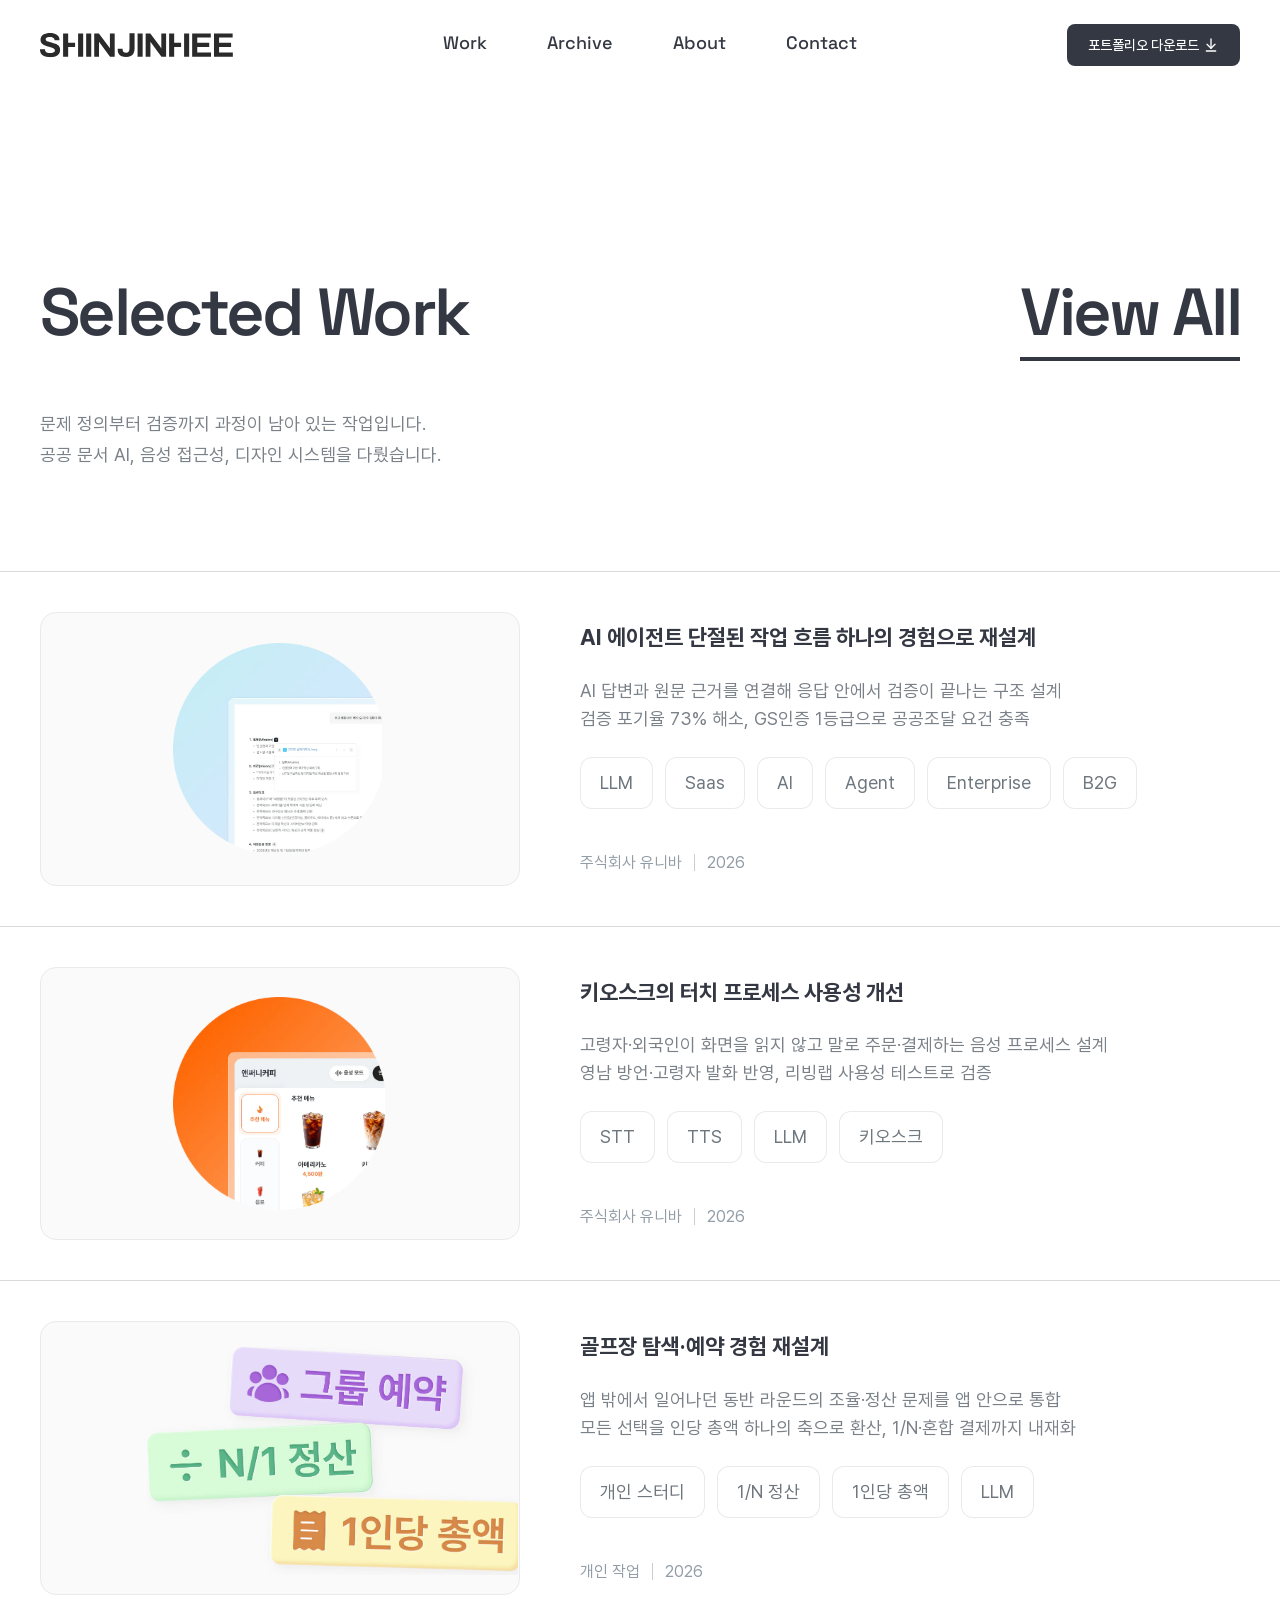
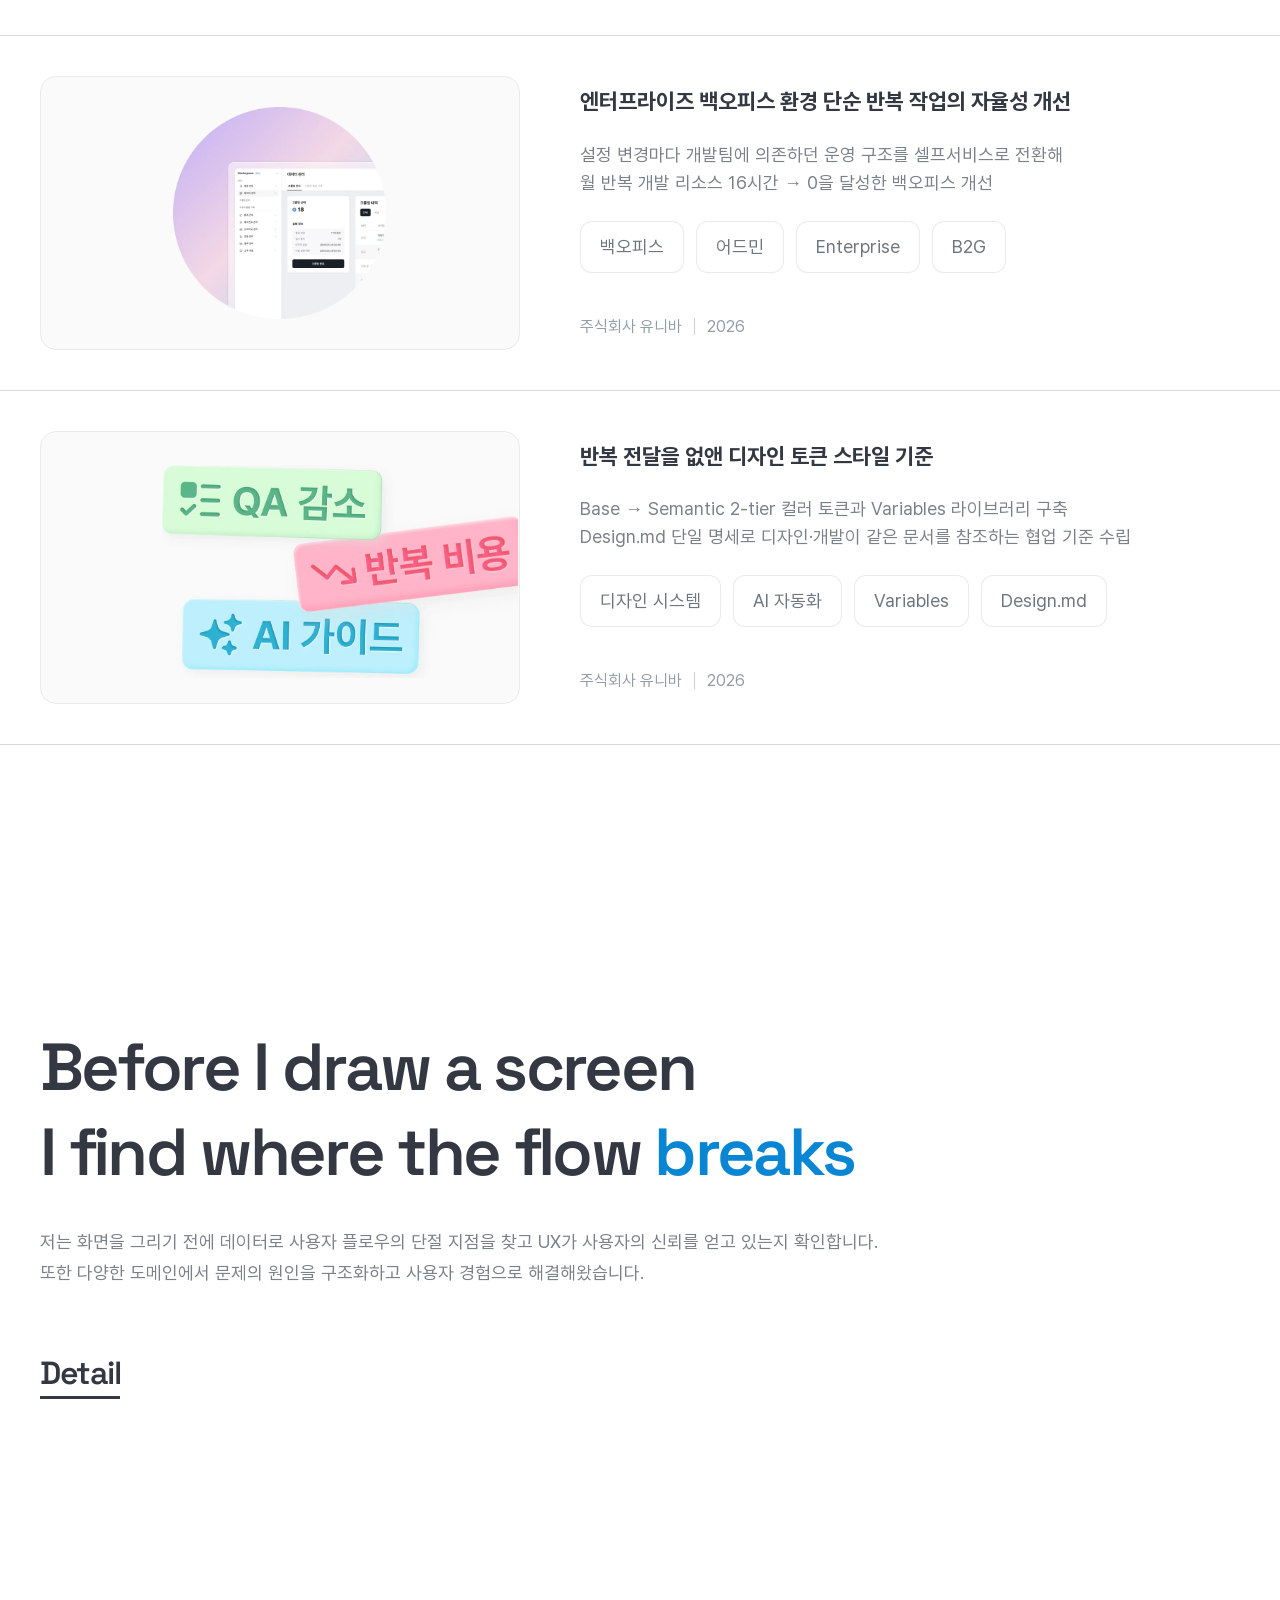
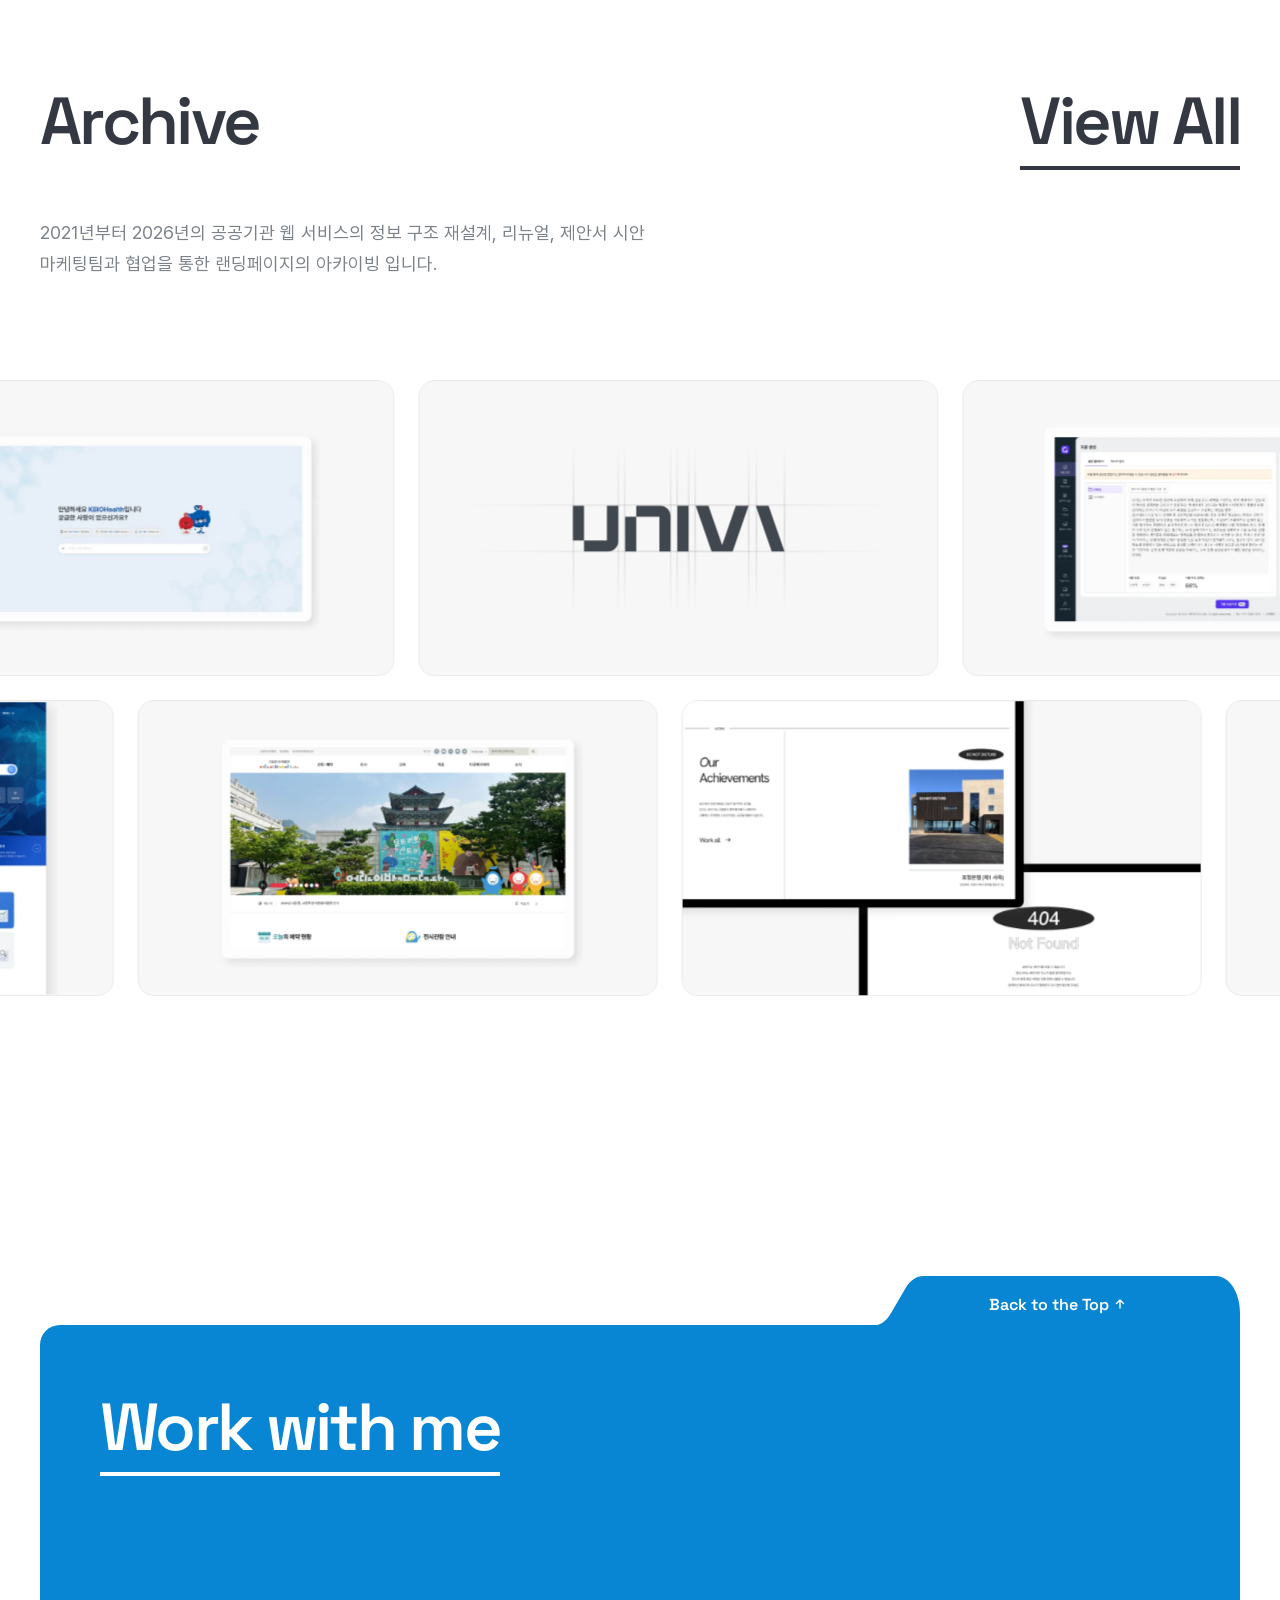
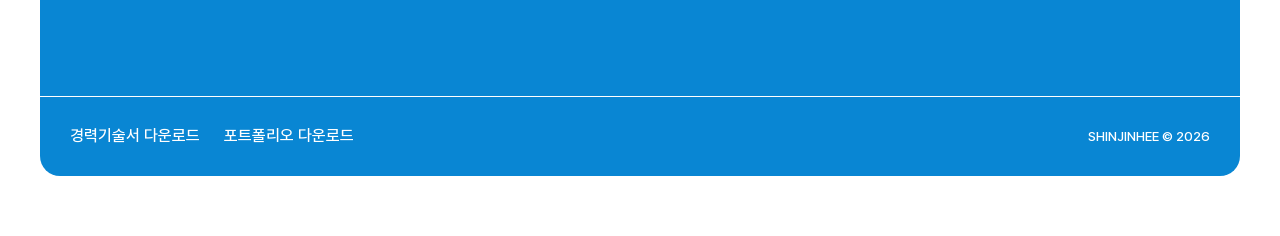
==== index.html @ 521281e0 "히어로를 시안 좌표계로 — 배경·글자·오른쪽 그림을 따로 놓는다 통 이미지 한 장이던 히어로를 배경(CSS) + 글자(진짜 글자) + 그림(따로 뽑은 조각)으로 쪼갰다. 1 시안 " ====
<!doctype html>
<html lang="ko">

<head>
  <meta charset="utf-8">
  <meta name="viewport" content="width=device-width, initial-scale=1">
  <title>신진희 포트폴리오</title>
  <meta name="description" content="문제 정의부터 검증까지 과정이 남아 있는 작업. 공공 문서 AI, 음성 접근성, 디자인 시스템.">

  <meta property="og:type" content="website">
  <meta property="og:title" content="신진희 · UI/UX 디자이너 포트폴리오">
  <meta property="og:description" content="문제 정의부터 검증까지 과정이 남아 있는 작업. 공공 문서 AI, 음성 접근성, 디자인 시스템.">
  <meta property="og:url" content="">
  <meta property="og:image" content="">
  <meta name="theme-color" content="#ffffff">

  <link rel="stylesheet" href="./assets/css/reset.css?v=139">
  <link rel="stylesheet" href="./assets/css/tokens.css?v=139">
  <link rel="stylesheet" href="./assets/css/layout.css?v=139">
  <link rel="stylesheet" href="./assets/css/components.css?v=139">
</head>

<body>
  <a href="#main" class="sr-only">본문 바로가기</a>

  <header class="site-header" data-header>
    <div class="container site-header__inner">
      <a href="./index.html" class="site-header__logo" aria-label="SHINJINHEE 홈">
        <img src="./assets/img/logo.svg?v=4" alt="SHINJINHEE" width="193" height="24">
      </a>

      <nav class="gnb" aria-label="주요 메뉴">
        <a href="./work.html">Work</a>
        <a href="./archive.html">Archive</a>
        <a href="./about.html">About</a>
        <a href="mailto:jinhee950617@gmail.com">Contact</a>
      </nav>

      <a href="./docs/portfolio.pdf" class="btn btn--dark btn--w173" download>
        포트폴리오 다운로드
        <svg width="16" height="16" viewBox="0 0 16 16" fill="none" aria-hidden="true">
          <g stroke="currentColor" stroke-width="1.33333" stroke-linecap="round" stroke-linejoin="round">
            <path d="M8 11.3333V2" />
            <path d="M4 7.33333L8 11.3333L12 7.33333" />
            <path d="M12.6667 14H3.33333" />
          </g>
        </svg>
      </a>

      <button type="button" class="nav-toggle" data-nav-toggle aria-expanded="false" aria-label="메뉴 열기">
        <span></span>
      </button>
    </div>
  </header>

  <main id="main">

    <!-- ===================== Selected Work ===================== -->
    <section class="section section--first" id="work" aria-labelledby="work-title">
      <div class="container">
        <div class="section-head">
          <div class="section-head__row">
            <h2 class="section-title" id="work-title">Selected Work</h2>
            <a href="./work.html" class="link-display">View All</a>
          </div>
          <p class="section-lead">
            문제 정의부터 검증까지 과정이 남아 있는 작업입니다.<br>
            공공 문서 AI, 음성 접근성, 디자인 시스템을 다뤘습니다.
          </p>
        </div>
      </div>

      <div class="work-list">
        <article class="work-item">
          <div class="work-item__thumb"><picture><source srcset="./assets/img/work/work-ai.webp?v=139" type="image/webp"><img
            class="work-item__shot" src="./assets/img/work/work-ai.png?v=139" alt="문서 특화 AI 에이전트 화면 목업"
            loading="lazy" width="294" height="295" style="--x:27.704%;--y:10.938%;--w:43.556%;--h:76.953%"></picture></div>
          <div class="work-item__body">
            <div class="work-item__head">
              <h3 class="work-item__title"><a href="./case-ai-agent.html">AI 에이전트 단절된 작업 흐름 하나의 경험으로 재설계</a></h3>
            <p class="work-item__desc">
              AI 답변과 원문 근거를 연결해 응답 안에서 검증이 끝나는 구조 설계<br>
              검증 포기율 73% 해소, GS인증 1등급으로 공공조달 요건 충족
            </p>
              <div class="work-item__tags">
                <span class="chip chip--tag">LLM</span>
                <span class="chip chip--tag">Saas</span>
                <span class="chip chip--tag">AI</span>
                <span class="chip chip--tag">Agent</span>
                <span class="chip chip--tag">Enterprise</span>
                <span class="chip chip--tag">B2G</span>
              </div>
            </div>
            <p class="meta-line"><span>주식회사 유니바</span><span>2026</span></p>
          </div>
        </article>

        <article class="work-item">
          <div class="work-item__thumb"><picture><source srcset="./assets/img/work/work-kiosk.webp?v=139" type="image/webp"><img
            class="work-item__shot" src="./assets/img/work/work-kiosk.png?v=139"
            alt="앤써니커피 키오스크 주문 화면 — 음성 모드 버튼과 추천 메뉴 목록"
            loading="lazy" width="298" height="300" style="--x:27.704%;--y:10.938%;--w:44.222%;--h:78.125%"></picture></div>
          <div class="work-item__body">
            <div class="work-item__head">
              <h3 class="work-item__title"><a href="./case-kiosk.html">키오스크의 터치 프로세스 사용성 개선</a></h3>
            <p class="work-item__desc">
              고령자·외국인이 화면을 읽지 않고 말로 주문·결제하는 음성 프로세스 설계<br>
              영남 방언·고령자 발화 반영, 리빙랩 사용성 테스트로 검증
            </p>
              <div class="work-item__tags">
                <span class="chip chip--tag">STT</span>
                <span class="chip chip--tag">TTS</span>
                <span class="chip chip--tag">LLM</span>
                <span class="chip chip--tag">키오스크</span>
              </div>
            </div>
            <p class="meta-line"><span>주식회사 유니바</span><span>2026</span></p>
          </div>
        </article>

        <article class="work-item">
          <div class="work-item__thumb"><picture><source srcset="./assets/img/work/work-golf.webp?v=139" type="image/webp"><img
            class="work-item__shot" src="./assets/img/work/work-golf.png?v=139" alt="그룹 예약·N/1 정산·1인당 총액 키워드 스티커"
            loading="lazy" width="523" height="322" style="--x:22.148%;--y:9.115%;--w:77.556%;--h:83.984%"></picture></div>
          <div class="work-item__body">
            <div class="work-item__head">
              <h3 class="work-item__title"><a href="./case-golf.html">골프장 탐색·예약 경험 재설계</a></h3>
            <p class="work-item__desc">
              앱 밖에서 일어나던 동반 라운드의 조율·정산 문제를 앱 안으로 통합<br>
              모든 선택을 인당 총액 하나의 축으로 환산, 1/N·혼합 결제까지 내재화
            </p>
              <div class="work-item__tags">
                <span class="chip chip--tag">개인 스터디</span>
                <span class="chip chip--tag">1/N 정산</span>
                <span class="chip chip--tag">1인당 총액</span>
                <span class="chip chip--tag">LLM</span>
              </div>
            </div>
            <p class="meta-line"><span>개인 작업</span><span>2026</span></p>
          </div>
        </article>

        <article class="work-item">
          <div class="work-item__thumb"><picture><source srcset="./assets/img/work/work-backoffice.webp?v=139" type="image/webp"><img
            class="work-item__shot" src="./assets/img/work/work-backoffice.png?v=139" alt="백오피스 관리 화면 목업"
            loading="lazy" width="300" height="300" style="--x:27.704%;--y:10.938%;--w:44.444%;--h:78.125%"></picture></div>
          <div class="work-item__body">
            <div class="work-item__head">
              <h3 class="work-item__title"><a href="./case-backoffice.html">엔터프라이즈 백오피스 환경 단순 반복 작업의 자율성 개선</a></h3>
            <p class="work-item__desc">
              설정 변경마다 개발팀에 의존하던 운영 구조를 셀프서비스로 전환해<br>
              월 반복 개발 리소스 16시간 → 0을 달성한 백오피스 개선
            </p>
              <div class="work-item__tags">
                <span class="chip chip--tag">백오피스</span>
                <span class="chip chip--tag">어드민</span>
                <span class="chip chip--tag">Enterprise</span>
                <span class="chip chip--tag">B2G</span>
              </div>
            </div>
            <p class="meta-line"><span>주식회사 유니바</span><span>2026</span></p>
          </div>
        </article>

        <article class="work-item">
          <div class="work-item__thumb"><picture><source srcset="./assets/img/work/work-token.webp?v=139" type="image/webp"><img
            class="work-item__shot" src="./assets/img/work/work-token.png?v=139" alt="QA 감소·반복 비용·AI 가이드 키워드 스티커"
            loading="lazy" width="502" height="301" style="--x:25.259%;--y:12.24%;--w:74.444%;--h:78.385%"></picture></div>
          <div class="work-item__body">
            <div class="work-item__head">
              <h3 class="work-item__title"><a href="./case-design-token.html">반복 전달을 없앤 디자인 토큰 스타일 기준</a></h3>
            <p class="work-item__desc">
              Base → Semantic 2-tier 컬러 토큰과 Variables 라이브러리 구축<br>
              Design.md 단일 명세로 디자인·개발이 같은 문서를 참조하는 협업 기준 수립
            </p>
              <div class="work-item__tags">
                <span class="chip chip--tag">디자인 시스템</span>
                <span class="chip chip--tag">AI 자동화</span>
                <span class="chip chip--tag">Variables</span>
                <span class="chip chip--tag">Design.md</span>
              </div>
            </div>
            <p class="meta-line"><span>주식회사 유니바</span><span>2026</span></p>
          </div>
        </article>
      </div>
    </section>

    <!-- ===================== 스테이트먼트 ===================== -->
    <section class="section" aria-labelledby="statement-title">
      <div class="container">
        <div class="statement">
          <div class="statement__head">
            <h2 class="statement__title" id="statement-title">
              Before I draw a screen<br>
              I find where the flow <em>breaks</em>
            </h2>
            <p class="statement__lead">
              저는 화면을 그리기 전에 데이터로 사용자 플로우의 단절 지점을 찾고 UX가 사용자의 신뢰를 얻고 있는지 확인합니다.<br>
              또한 다양한 도메인에서 문제의 원인을 구조화하고 사용자 경험으로 해결해왔습니다.
            </p>
          </div>
          <a href="./about.html" class="link-display link-display--md">Detail</a>
        </div>
      </div>
    </section>

    <!-- ===================== Archive ===================== -->
    <section class="section" id="archive" aria-labelledby="archive-title">
      <div class="container">
        <div class="section-head">
          <div class="section-head__row">
            <h2 class="section-title" id="archive-title">Archive</h2>
            <a href="./archive.html" class="link-display">View All</a>
          </div>
          <p class="section-lead">
            2021년부터 2026년의 공공기관 웹 서비스의 정보 구조 재설계, 리뉴얼, 제안서 시안<br>
            마케팅팀과 협업을 통한 랜딩페이지의 아카이빙 입니다.
          </p>
        </div>
      </div>

      <!-- 트랙은 main.js가 복제해 이어붙인다 -->
      <div class="marquee" data-marquee>
        <div class="marquee__row">
          <div class="marquee__track" data-marquee-track data-direction="left">
            <figure class="marquee__card"><picture><source srcset="./assets/img/archive/archive-01.webp?v=139" type="image/webp"><img src="./assets/img/archive/archive-01.png?v=139" alt="" loading="lazy" width="950" height="513" style="--x:15.487%;--y:17.969%;--w:70.396%;--h:66.797%"></picture></figure>
            <figure class="marquee__card"><img src="./assets/img/archive/archive-02.svg?v=139" alt="" loading="lazy" width="550" height="216" style="--x:9.263%;--y:21.932%;--w:81.476%;--h:56.135%"></figure>
            <figure class="marquee__card"><picture><source srcset="./assets/img/archive/archive-03.webp?v=139" type="image/webp"><img src="./assets/img/archive/archive-03.png?v=139" alt="" loading="lazy" width="949" height="557" style="--x:15.71%;--y:15.495%;--w:70.322%;--h:72.526%"></picture></figure>
            <figure class="marquee__card"><picture><source srcset="./assets/img/archive/archive-04.webp?v=139" type="image/webp"><img src="./assets/img/archive/archive-04.png?v=139" alt="" loading="lazy" width="989" height="641" style="--x:14.154%;--y:9.244%;--w:73.286%;--h:83.464%"></picture></figure>
            <figure class="marquee__card"><picture><source srcset="./assets/img/archive/archive-05.webp?v=139" type="image/webp"><img src="./assets/img/archive/archive-05.png?v=139" alt="" loading="lazy" width="939" height="555" style="--x:15.932%;--y:15.104%;--w:69.581%;--h:72.266%"></picture></figure>
            <figure class="marquee__card"><picture><source srcset="./assets/img/archive/archive-06.webp?v=139" type="image/webp"><img src="./assets/img/archive/archive-06.png?v=139" alt="" loading="lazy" width="1346" height="764"></picture></figure>
            <figure class="marquee__card"><picture><source srcset="./assets/img/archive/archive-07.webp?v=139" type="image/webp"><img src="./assets/img/archive/archive-07.png?v=139" alt="" loading="lazy" width="944" height="598" style="--x:15.71%;--y:12.37%;--w:69.952%;--h:77.864%"></picture></figure>
          </div>
        </div>
        <div class="marquee__row">
          <div class="marquee__track" data-marquee-track data-direction="right">
            <figure class="marquee__card"><picture><source srcset="./assets/img/archive/archive-08.webp?v=139" type="image/webp"><img src="./assets/img/archive/archive-08.png?v=139" alt="" loading="lazy" width="945" height="599" style="--x:15.71%;--y:12.37%;--w:70.026%;--h:77.995%"></picture></figure>
            <figure class="marquee__card"><picture><source srcset="./assets/img/archive/archive-09.webp?v=139" type="image/webp"><img src="./assets/img/archive/archive-09.png?v=139" alt="" loading="lazy" width="1346" height="764"></picture></figure>
            <figure class="marquee__card"><picture><source srcset="./assets/img/archive/archive-10.webp?v=139" type="image/webp"><img src="./assets/img/archive/archive-10.png?v=139" alt="" loading="lazy" width="947" height="600" style="--x:15.71%;--y:12.24%;--w:70.175%;--h:78.125%"></picture></figure>
            <figure class="marquee__card"><picture><source srcset="./assets/img/archive/archive-11.webp?v=139" type="image/webp"><img src="./assets/img/archive/archive-11.png?v=139" alt="" loading="lazy" width="947" height="600" style="--x:15.487%;--y:12.24%;--w:70.175%;--h:78.125%"></picture></figure>
            <figure class="marquee__card"><picture><source srcset="./assets/img/archive/archive-12.webp?v=139" type="image/webp"><img src="./assets/img/archive/archive-12.png?v=139" alt="" loading="lazy" width="945" height="599" style="--x:15.71%;--y:12.37%;--w:70.026%;--h:77.995%"></picture></figure>
            <figure class="marquee__card"><picture><source srcset="./assets/img/archive/archive-13.webp?v=139" type="image/webp"><img src="./assets/img/archive/archive-13.png?v=139" alt="" loading="lazy" width="946" height="562" style="--x:15.635%;--y:14.583%;--w:70.1%;--h:73.177%"></picture></figure>
            <figure class="marquee__card"><picture><source srcset="./assets/img/archive/archive-14.webp?v=139" type="image/webp"><img src="./assets/img/archive/archive-14.png?v=139" alt="" loading="lazy" width="1036" height="764" style="--x:12.523%;--y:0.26%;--w:76.769%;--h:99.479%"></picture></figure>
          </div>
        </div>
        <p class="sr-only">2021년부터 2026년까지의 작업 썸네일 14건. 전체 목록은 Archive 페이지에서 확인할 수 있습니다.</p>
      </div>
    </section>

  </main>

  <!-- ===================== Footer CTA ===================== -->
  <footer class="site-footer" id="contact">
    <div class="container">
      <div class="site-footer__box">
        <a href="#main" class="to-top" data-to-top>
          <svg class="to-top__shape" viewBox="0 0 364 57" fill="none" aria-hidden="true" preserveAspectRatio="none">
            <path
              d="M364 57V36.85C364 16.5 353.25 0 339.99 0H47.34C40.52 0 34.02 4.45 29.46 12.25L14.78 37.38C10.91 43.99 5.65999 48.18 -0.0100098 49.31H349.32C354.85 49.31 359.94 52.18 363.99 57H364Z"
              fill="currentColor" />
          </svg>
          <span class="to-top__label">
            Back to the Top
            <svg width="14" height="14" viewBox="0 0 14 14" fill="none" aria-hidden="true">
              <path d="M7 11V3m0 0L3.5 6.5M7 3l3.5 3.5" stroke="currentColor" stroke-width="1.4"
                stroke-linecap="round" stroke-linejoin="round" />
            </svg>
          </span>
        </a>

        <h2 class="site-footer__title">
          <a href="mailto:jinhee950617@gmail.com" class="link-display link-display--invert">Work with me</a>
        </h2>

        <div class="site-footer__bottom">
          <p class="site-footer__links">
            <a href="./docs/resume.pdf" download>경력기술서 다운로드</a>
            <a href="./docs/portfolio.pdf" download>포트폴리오 다운로드</a>
          </p>
          <p><small>SHINJINHEE &copy; 2026</small></p>
        </div>
      </div>
    </div>
  </footer>

  <script src="./assets/js/gsap.min.js"></script>
  <script src="./assets/js/main.js?v=139"></script>
</body>

</html>
---- assets/css/tokens.css ----
@charset "utf-8";
/* ===========================================================
   tokens.css — 디자인 토큰
   기준: Figma "웹 포토폴리오" 파일 node 40:23208 실측값 (2026.08)
   설계서(docs/01)의 PSD 추출값과 다른 항목은 docs/02 참조
   =========================================================== */

/* ---------- 폰트 ---------- */
@font-face {
  font-family: "Pretendard";
  font-weight: 400;
  font-display: swap;
  src: url("../font/Pretendard-Regular.subset.woff2") format("woff2"),
       url("../font/Pretendard-Regular.subset.woff") format("woff");
}
@font-face {
  font-family: "Pretendard";
  font-weight: 500;
  font-display: swap;
  src: url("../font/Pretendard-Medium.subset.woff") format("woff");
}
@font-face {
  font-family: "Pretendard";
  font-weight: 600;
  font-display: swap;
  src: url("../font/Pretendard-SemiBold.subset.woff") format("woff");
}
@font-face {
  font-family: "Pretendard";
  font-weight: 700;
  font-display: swap;
  src: url("../font/Pretendard-Bold.subset.woff") format("woff");
}
@font-face {
  font-family: "Space Grotesk";
  font-weight: 500;
  font-display: swap;
  src: url("../font/SpaceGrotesk-Medium.woff2") format("woff2");
}
@font-face {
  font-family: "Space Grotesk";
  font-weight: 600;
  font-display: swap;
  src: url("../font/SpaceGrotesk-SemiBold.woff2") format("woff2");
}

:root {
  /* ---------- 컬러 ---------- */
  --blue-700: #0674CD;   /* 버튼 hover */
  --blue-600: #0986D3;   /* 브랜드 프라이머리 · 강조 텍스트 · Work with me 배경 */
  --blue-50:  #EAF4FC;   /* 연한 배경 · To-be 블록 */
  --orange:   #FF812E;   /* 액센트. 페이지당 1회만 (시안 미사용 — docs/02 참조) */

  --ink-900:  #343843;   /* 본문 최상위 · 헤딩 */
  --ink-600:  #7A8188;   /* 서브 텍스트 · 본문 설명 */
  --ink-400:  #939DA7;   /* 캡션 · 메타 (회사명·연도) */
  --ink-dark: #2A2A2A;   /* 다크 버튼 */

  /* about 실측에서 추가된 회색 (어두운 순서) */
  --ink-750:     #626262;   /* 보조(아웃라인) 버튼 글자 */
  --ink-700:     #606C79;   /* 표 셀 텍스트 */
  --ink-650:     #6E767E;   /* 정보 값 텍스트 */

  --line:        #D9D9D9;   /* 구분선 — Selected work 아이템 경계, 표 괘선 */
  --line-soft:   #DCDCDC;   /* 본문 블록 상하 경계 */
  --line-chip:   #E7E7E7;   /* 칩 테두리 */
  --line-card:   #E9EAEA;   /* 아카이브 카드 테두리 (피그마 stroke INSIDE 1px) */
  --icon-muted:  #ADADAD;   /* 보조 버튼 아이콘 (글자보다 연하다) */
  --line-tab:    #D9D9D9;   /* 연도 탭 바 하단선 · 모달 구분 바 */
  --ink-tab:     #B2BBC5;   /* 비활성 연도 탭 */
  --blue-chip:   #E5F5FF;   /* 모달 연도 칩 배경 */
  --close-bg:    #EFEFEF;   /* 모달 닫기 버튼 원 */
  --placeholder: #D9DDE8;   /* 썸네일 미확보 상태 */
  --surface:     #F7F7F7;   /* 섹션 배경 · 아카이브 카드 */
  --surface-2:   #FBFBFB;   /* 한 단계 밝은 배경 */
  --surface-tn:  #FAFAFA;   /* work 리스트 썸네일 카드 배경 */
  --white:       #FFFFFF;

  /* ---------- 폰트 패밀리 ---------- */
  --font-kr: "Pretendard", -apple-system, BlinkMacSystemFont, sans-serif;
  --font-en: "Space Grotesk", var(--font-kr);

  /* ---------- 타이포 스케일 ----------
     1920px 기준 실측값 → 하한은 1024px 기준 축소값 */
  --fs-display: clamp(48px, 5.2vw, 100px);  /* Selected Work / Archive / Work with me */
  --fs-h1:      clamp(32px, 2.5vw, 48px);   /* Detail 등 중형 영문 헤딩 */
  --fs-h2:      clamp(24px, 2.1vw, 40px);
  --fs-h3:      clamp(22px, 1.6vw, 30px);   /* 프로젝트 제목 */
  --fs-lead:    clamp(18px, 1.25vw, 24px);
  --fs-body:    18px;
  --fs-meta:    16px;                        /* 회사명 · 연도 */
  --fs-caption: 15px;
  --fs-eyebrow: 14px;

  /* 행간 실측: 100px→127.6 / 48px→61.2 / 30px→42 / 18px→31 또는 28 / 16px→26 */
  --lh-display: 1.276;
  --lh-heading: 1.4;
  --lh-lead:    1.722;   /* 섹션 리드 18px→31 */
  --lh-body:    1.556;   /* 카드 본문 18px→28 */
  --lh-meta:    1.625;

  /* 자간 실측: Space Grotesk 대형 헤딩만 -4px(=-0.04em), 나머지는 전부 0 */
  --ls-tight:   -0.04em;
  --ls-eyebrow:  0.08em;

  /* ---------- 그리드 · 간격 ----------
     시안 실측: 1920 프레임 = 좌우 60 + 콘텐츠 1800 */
  --container:  1920px;
  --gutter:     24px;
  --pad-x:      60px;

  --space-1:  8px;
  --space-2:  16px;
  --space-3:  24px;
  --space-4:  40px;
  --space-5:  60px;    /* 썸네일 ↔ 텍스트, 아이템 좌우 패딩 */
  --space-6:  160px;   /* 섹션 헤더 ↔ 본문 */

  --space-section: 200px;  /* 섹션 상하 패딩 → 인접 섹션 간 400px */
  --space-first:   300px;  /* nav 아래 첫 섹션 상단 */

  /* ---------- 모양 ---------- */
  --radius-card:  16px;
  --radius-btn:    8px;
  --radius-img:   12px;

  /* ---------- 모션 ---------- */
  --ease:      cubic-bezier(0.22, 0.61, 0.36, 1);
  --dur-fast:  180ms;
  --dur-base:  220ms;
}

@media (max-width: 1439px) {
  :root {
    --pad-x: 40px;
    --space-section: 140px;
    --space-first: 180px;
    --space-6: 100px;
  }
}
@media (max-width: 1023px) {
  :root {
    --space-section: 100px;
    --space-first: 120px;
    --space-6: 72px;
    --space-5: 40px;
  }
}
@media (max-width: 767px) {
  :root {
    --pad-x: 20px;
    --space-section: 72px;
    --space-first: 88px;
    --space-6: 48px;
    --space-5: 24px;
    --fs-body: 16px;
  }
}
---- assets/css/layout.css ----
@charset "utf-8";
/* ===========================================================
   layout.css — 컨테이너 · 헤더 · 섹션 골격 · 푸터
   실측: docs/02-시안-대조-실측.md
   =========================================================== */

html { scroll-behavior: smooth; }

body {
  font-family: var(--font-kr);
  font-size: var(--fs-body);
  line-height: var(--lh-lead);
  color: var(--ink-900);
  background: var(--white);
  -webkit-font-smoothing: antialiased;
  -moz-osx-font-smoothing: grayscale;
}

img, svg { display: block; max-width: 100%; }
a { color: inherit; text-decoration: none; }

/* 키보드 사용자에게만 포커스 링 */
:focus-visible {
  outline: 2px solid var(--blue-600);
  outline-offset: 3px;
  border-radius: 2px;
}

.sr-only {
  position: absolute;
  width: 1px; height: 1px;
  padding: 0; margin: -1px;
  overflow: hidden;
  clip-path: inset(50%);
  white-space: nowrap;
}
/* 본문 바로가기 — 포커스를 받으면 화면에 드러나야 쓸모가 있다 */
a.sr-only:focus-visible {
  z-index: 200;
  top: 8px; left: 8px;
  width: auto; height: auto;
  margin: 0;
  padding: 12px 20px;
  overflow: visible;
  clip-path: none;
  border-radius: 8px;
  background: var(--ink-900);
  color: var(--white);
}

/* ===========================================================
   컨테이너 — 1920 프레임 기준 좌우 60 + 콘텐츠 1800
   =========================================================== */
.container {
  width: 100%;
  max-width: var(--container);
  margin-inline: auto;
  padding-inline: var(--pad-x);
}

/* ===========================================================
   섹션
   인접 섹션 간격은 padding-block 200px × 2 = 400px (실측)
   =========================================================== */
.section { padding-block: var(--space-section); }
.section--first { padding-top: var(--space-first); }
.section--flush-x { padding-inline: 0; }
/* 헤더만 있는 섹션 (about) — 실측 헤더 끝 628 → 본문 시작 718 = 90px.
   본문이 섹션 밖에 있으므로 .section-head 의 하단 여백(160)은 쓰지 않는다. */
.section--head-only { padding-bottom: 90px; }
.section--head-only .section-head { margin-bottom: 0; }
/* archive — 헤더 끝 618 → 연도 탭 688 = 70px */
.section--head-archive { padding-bottom: 70px; }
/* work — 헤더 끝 628 → 목록 718 = 90px (index 는 160) */
.section--work .section-head { margin-bottom: 90px; }

/* 섹션 헤더 — 제목 행 + 리드 문장, 사이 48px */
.section-head {
  display: flex;
  flex-direction: column;
  gap: 48px;
  margin-bottom: var(--space-6);
}
.section-head__row {
  display: flex;
  align-items: baseline;
  justify-content: space-between;
  gap: var(--space-3);
}
/* archive — 제목 옆에 배지가 붙는다 (양끝 정렬 아님) */
.section-head__row--start {
  justify-content: flex-start;
  align-items: center;
}
.section-title {
  font-family: var(--font-en);
  font-weight: 600;
  font-size: var(--fs-display);
  line-height: var(--lh-display);
  letter-spacing: var(--ls-tight);
  color: var(--ink-900);
}
/* 시안의 리드는 컨테이너 폭을 그대로 쓰고 줄바꿈은 <br> 로 지정한다.
   max-width 를 걸면 의도한 줄수가 어긋난다. */
.section-lead { color: var(--ink-600); }
/* archive 리드는 16px/26 (index·about 은 18px/31) */
.section-lead--sm { font-size: var(--fs-meta); line-height: var(--lh-meta); }
.eyebrow {
  display: block;
  font-family: var(--font-en);
  font-weight: 500;
  font-size: var(--fs-eyebrow);
  letter-spacing: var(--ls-eyebrow);
  text-transform: uppercase;
  color: var(--blue-600);
}

/* ===========================================================
   헤더 — 높이 90px, 콘텐츠 42px
   =========================================================== */
.site-header {
  position: sticky;
  top: 0;
  z-index: 100;
  background: var(--white);
  transition: box-shadow var(--dur-base) var(--ease);
}
.site-header.is-scrolled {
  box-shadow: 0 1px 0 var(--line);
}
.site-header__inner {
  position: relative;      /* 모바일 메뉴의 기준 */
  height: 90px;
  display: flex;
  align-items: center;
  justify-content: space-between;
  gap: var(--space-4);
}
.site-header__logo {
  flex-shrink: 0;
  display: block;
  color: var(--ink-dark);
}
/* 로고 193 × 24.15 (제공 SVG 의 clipPath 기준). 폭이 기준 축이다. */
.site-header__logo svg,
.site-header__logo img {
  display: block;          /* inline 이면 baseline 아래 여백이 붙는다 */
  width: 193px;
  height: auto;
}

/* GNB — 항목 간 100px */
.gnb {
  display: flex;
  gap: 100px;
}
.gnb a {
  font-family: var(--font-en);
  font-weight: 500;
  font-size: 18px;
  line-height: 1.3;
  color: var(--ink-900);
  padding-bottom: 3px;
  border-bottom: 1px solid transparent;
  transition: border-color var(--dur-fast) var(--ease);
}
.gnb a:hover,
.gnb a[aria-current] { border-bottom-color: var(--ink-900); }

/* 햄버거 — 767 이하에서만 노출 */
.nav-toggle {
  display: none;
  width: 42px; height: 42px;
  align-items: center;
  justify-content: center;
  background: none;
  border: 0;
  cursor: pointer;
}
.nav-toggle span {
  position: relative;
  display: block;
  width: 20px; height: 1.5px;
  background: var(--ink-900);
}
.nav-toggle span::before,
.nav-toggle span::after {
  content: "";
  position: absolute;
  left: 0;
  width: 100%; height: 100%;
  background: inherit;
}
.nav-toggle span::before { top: -6px; }
.nav-toggle span::after  { top:  6px; }

/* ===========================================================
   푸터 — 파란 박스 + 우상단 탭
   Frame 18: 1800×647, radius 20/0/20/20, #0986D3
   =========================================================== */
/* 탭은 absolute 라 자리를 차지하지 않는다.
   박스 위로 튀어나온 만큼(높이 − 겹침 = 49)을 상단 패딩에 더해야
   앞 섹션과 탭 사이가 실측대로 400 이 된다. */
.site-footer {
  --to-top-h: 57px;
  --to-top-overlap: 8px;
  padding-top: calc(var(--space-section) + var(--to-top-h) - var(--to-top-overlap));
  padding-bottom: 60px;
}
/* 실측: 상단 60 패딩, 하단 바는 박스 바닥에 붙는다(하단 패딩 없음) */
.site-footer__box {
  position: relative;
  background: var(--blue-600);
  color: var(--white);
  border-radius: 20px 0 20px 20px;
  padding: 60px 0 0;
}

/* Back to the Top — 박스와 하나로 이어지는 탭
   실측: tab.bottom(3927) - box.top(3919) = +8px 겹침.
   탭 SVG 의 평평한 밑변은 y=49.31 이고 그 아래 7.69px 은
   박스 안으로 흘러드는 오목 필렛이다. 겹치지 않으면 탭이 떠 보인다. */
.to-top {
  position: absolute;
  right: 0;                                        /* 우측 flush (실측 차이 0.00px) */
  bottom: calc(100% - var(--to-top-overlap));
  width: 364px;
  height: var(--to-top-h);
  color: var(--blue-600);                          /* SVG fill=currentColor */
  display: flex;
  align-items: center;
  justify-content: center;                         /* 라벨은 정중앙 (실측 중심 182.5 ≒ 탭 중심 182) */
}
.to-top__shape {
  position: absolute;
  inset: 0;
  width: 100%; height: 100%;
}
.to-top__label {
  position: relative;
  display: inline-flex;
  align-items: center;
  gap: 4px;
  font-family: var(--font-en);
  font-weight: 600;
  font-size: var(--fs-meta);
  color: var(--white);
}
.to-top:hover .to-top__label { text-decoration: underline; }

.site-footer__title {
  padding-inline: 60px;
  margin-bottom: 380px;
}

/* 하단 바는 박스 폭 전체를 쓴다 — 좌우 패딩 30 (실측) */
.site-footer__bottom {
  display: flex;
  align-items: center;
  justify-content: space-between;
  gap: var(--space-3);
  padding: 26px 30px;
  border-top: 1px solid var(--white);
  font-size: var(--fs-meta);
  line-height: var(--lh-meta);
  font-weight: 500;
}
.site-footer__links {
  display: flex;
  gap: var(--space-3);
}
.site-footer__links a { border-bottom: 1px solid transparent; }
.site-footer__links a:hover { border-bottom-color: var(--white); }

/* ===========================================================
   반응형 — docs/01 §10
   =========================================================== */
@media (max-width: 1439px) {
  .gnb { gap: var(--space-5); }
  .site-footer__title { margin-bottom: 220px; }
}

@media (max-width: 1023px) {
  /* 로고 193 + GNB + 버튼 173 이 한 줄에 안 들어간다.
     1024 미만은 햄버거로 전환한다. */
  .nav-toggle { display: flex; }
  .gnb {
    position: absolute;
    top: 100%;
    left: 0;
    width: 100%;
    flex-direction: column;
    gap: 0;
    background: var(--white);
    border-top: 1px solid var(--line);
    box-shadow: 0 12px 24px rgb(0 0 0 / 6%);
    display: none;
  }
  .gnb.is-open { display: flex; }
  .gnb a {
    padding: 16px var(--pad-x);
    border-bottom: 1px solid var(--line);
  }
  .gnb a:hover,
  .gnb a[aria-current] { border-bottom-color: var(--line); }
  .site-header .btn { display: none; }

  .section-head { gap: var(--space-3); }
  .site-footer__box { padding-top: 40px; }
  .site-footer__title { padding-inline: 40px; margin-bottom: 140px; }
  .site-footer__bottom { padding-inline: 24px; }
  /* 겹침은 탭 높이의 13.49% (필렛 비율) 로 유지 */
  .site-footer { --to-top-h: 44px; --to-top-overlap: 6px; }
  .to-top { width: 260px; }
}

@media (max-width: 767px) {
  .site-header__inner { height: 64px; }
  .site-header__logo svg,
  .site-header__logo img { width: 140px; }

  .section-head__row {
    flex-direction: column;
    align-items: flex-start;
    gap: var(--space-2);
  }

  .site-footer__box { padding-top: 28px; border-radius: 16px 0 16px 16px; }
  .site-footer__title { padding-inline: 20px; margin-bottom: 80px; }
  .site-footer__bottom {
    padding-inline: 20px;
    flex-direction: column;
    align-items: flex-start;
    gap: var(--space-2);
  }
  .site-footer { --to-top-h: 36px; --to-top-overlap: 5px; }
  .to-top { width: 200px; }
  .to-top__label { font-size: 13px; }
}
---- assets/css/components.css ----
@charset "utf-8";
/* ===========================================================
   components.css — 재사용 컴포넌트
   설계서 §4 / 실측 docs/02
   =========================================================== */

/* <picture> 는 레이아웃에 관여하지 않는다 — img 가 그대로 flex/grid 아이템이 된다 */
picture { display: contents; }

/* ===========================================================
   .link-display — 밑줄 대형 영문 링크
   View All(100px) · Detail(48px) · Work with me(100px)가
   모두 같은 형태다. 크기만 변형(modifier)으로 분리한다.
   =========================================================== */
.link-display {
  display: inline-block;
  font-family: var(--font-en);
  font-weight: 600;
  font-size: var(--fs-display);
  line-height: var(--lh-display);
  letter-spacing: var(--ls-tight);
  color: var(--ink-900);
  border-bottom: 4px solid currentColor;
  padding-bottom: 2px;
  transition: color var(--dur-base) var(--ease),
              opacity var(--dur-base) var(--ease);
}
.link-display:hover { opacity: 0.6; }
.link-display--md {
  font-size: var(--fs-h1);
  border-bottom-width: 3px;
}
.link-display--invert { color: var(--white); }

/* ===========================================================
   .btn
   =========================================================== */
/* 실측: 173×42 / pad 8·20 / gap 4 / Pretendard w500 14px lh26 */
.btn {
  display: inline-flex;
  align-items: center;
  justify-content: center;
  gap: 4px;
  min-height: 42px;
  padding: 8px 20px;
  border-radius: var(--radius-btn);
  font-family: var(--font-kr);
  font-size: 14px;
  font-weight: 500;
  line-height: 26px;
  white-space: nowrap;
  transition: background var(--dur-fast) var(--ease);
}
.btn svg { flex-shrink: 0; }
.btn--dark    { background: var(--ink-900); color: var(--white); }
.btn--dark:hover { background: var(--ink-dark); }
/* 시안의 Hug 폭이 정확히 173 이다. 폰트 렌더링 차이로 172.32 가 되므로 고정한다. */
.btn--w173    { width: 173px; }
.btn--primary { background: var(--blue-600); color: var(--white); }
.btn--primary:hover { background: var(--blue-700); }
/* 실측(about 좌측): 흰 배경 + #d9d9d9 테두리 + #626262 글자
   단, 아이콘 stroke 는 #ADADAD 로 글자보다 연하다 */
.btn--ghost   { background: var(--white); border: 1px solid var(--line); color: var(--ink-750); }
.btn--ghost svg { color: var(--icon-muted); }
.btn--ghost:hover { border-color: var(--ink-400); }
/* about 다운로드 버튼: 폭 100% / 높이 52 / 글자 16 */
.btn--block   { width: 100%; min-height: 52px; font-size: var(--fs-meta); }

/* ===========================================================
   .meta-line — 「소속 · 연도」 세로 구분선 조합
   Selected work · Archive 양쪽에서 쓴다.
   =========================================================== */
.meta-line {
  --meta-gap: 12px;          /* archive 카드는 8 */
  display: flex;
  align-items: center;
  gap: var(--meta-gap);
  font-size: var(--fs-meta);
  line-height: var(--lh-meta);   /* body 행간(1.722) 상속 시 27.55 가 된다 */
  color: var(--ink-400);
}
.meta-line--tight { --meta-gap: 8px; }
.meta-line > * + *::before {
  content: "";
  display: inline-block;
  width: 1px;
  height: 17px;
  margin-right: var(--meta-gap);
  background: currentColor;
  opacity: 0.5;
  vertical-align: -3px;
}

/* ===========================================================
   .work-item — Selected work 한 줄
   시안 실측: 행 466~468h / 패딩 40·60 / 썸네일 676.75×386 / 간격 60
             본문 1060.25 — 제목 30/42 · 설명 18/28 · 칩 52h · 메타 16/26
   =========================================================== */
/* 구분선은 1920 폭 전체를 가로지른다 → 컨테이너 밖에 둔다 */
.work-list {
  width: 100%;
  max-width: var(--container);
  margin-inline: auto;
  border-top: 1px solid var(--line);
}
.work-item {
  display: grid;
  grid-template-columns: 677px 1fr;
  gap: var(--space-5);
  padding: var(--space-4) var(--pad-x);
  border-bottom: 1px solid var(--line);
}
/* 썸네일도 카드다 — 배경·테두리·라운드는 CSS 가 그리고
   이미지는 안에 놓이는 콘텐츠만 담는다 (아카이브 카드와 같은 규칙).
   콘텐츠 위치는 시안 좌표를 % 로 환산해 인라인 커스텀 프로퍼티로 넘긴다. */
.work-item__thumb {
  position: relative;
  aspect-ratio: 677 / 386;
  background: var(--surface-tn);
  border: 1px solid var(--line-card);
  border-radius: var(--radius-card);
  overflow: hidden;
}
.work-item__shot {
  position: absolute;
  left: var(--x, 0);
  top: var(--y, 0);
  width: var(--w, 100%);
  height: var(--h, 100%);
  transition: transform var(--dur-base) var(--ease);
}
.work-item:hover .work-item__shot { transform: scale(1.03); }

/* 텍스트 열 — 제목블록 위, 메타 아래로 벌린다 (시안 상하 10px 여백) */
.work-item__body {
  display: flex;
  flex-direction: column;
  justify-content: space-between;
  padding-block: 10px;
}
.work-item__head {
  display: flex;
  flex-direction: column;
  align-items: flex-start;
  gap: var(--space-3);
}
.work-item__title {
  font-weight: 700;
  font-size: var(--fs-h3);
  line-height: var(--lh-heading);   /* 30 → 42 */
  color: var(--ink-900);
}
.work-item__desc {
  color: var(--ink-600);
  line-height: var(--lh-body);   /* 18px→28 (리드 31 과 다르다) */
}
.work-item__tags {
  display: flex;
  flex-wrap: wrap;
  gap: 12px;
}

/* ===========================================================
   .statement — 「Before I draw a screen …」
   =========================================================== */
.statement {
  max-width: 1505px;
  margin-left: auto;
  margin-right: 0;
  display: flex;
  flex-direction: column;
  gap: 100px;
  align-items: flex-start;
}
.statement__head {
  display: flex;
  flex-direction: column;
  gap: 32px;
}
.statement__title {
  font-family: var(--font-en);
  font-weight: 600;
  font-size: var(--fs-display);
  line-height: var(--lh-display);
  letter-spacing: var(--ls-tight);
  color: var(--ink-900);
  text-wrap: balance;
}
.statement__title em {
  font-style: normal;
  color: var(--blue-600);
}
.statement__lead { color: var(--ink-600); }

/* ===========================================================
   .marquee — 아카이브 2행 무한 스크롤
   카드 677×386 (이미지 @2x). JS가 트랙을 복제해 이어붙인다.
   =========================================================== */
.marquee {
  display: flex;
  flex-direction: column;
  gap: var(--space-3);
  overflow: hidden;
}
.marquee__row { overflow: hidden; }
.marquee__track {
  display: flex;
  gap: var(--space-3);
  width: max-content;
  will-change: transform;
}
/* 카드 프레임(#F7F7F7 배경 · 1px #E9EAEA 스트로크 · 라운드 16)은 시안에서
   이미지에 구워져 있었다. 그런데 카드 피치가 705 가 아니라 704.75 라서
   정수로 슬라이스하면 열마다 최대 3px 씩 밀려, 스트로크가 어떤 카드는 2px 남고
   어떤 카드는 통째로 잘려나갔다 — 그게 보더가 들쭉날쭉해 보인 원인이다.
   이미지에서는 스트로크를 잘라내고(각 변 2px 인셋) 프레임은 여기서 그린다. */
.marquee__card {
  position: relative;                    /* 안의 이미지 배치 기준 */
  flex-shrink: 0;
  width: 677px;
  /* aspect-ratio 로 높이를 잡으면 폭에 따라 소수가 나오고(420 → 239.46),
     그러면 하단 테두리만 픽셀 경계에 걸쳐 흐려진다. 높이를 정수로 고정한다. */
  height: 386px;
  background: var(--surface);
  border: 1px solid var(--line-card);
  border-radius: var(--radius-card);
  overflow: hidden;
}
/* 이미지는 카드 전체가 아니라 '콘텐츠(목업+그림자)' 만 담는다.
   카드 안에서 콘텐츠가 놓이는 자리는 카드마다 다르므로
   시안 좌표를 % 로 환산해 인라인 커스텀 프로퍼티로 넘긴다.
   값이 없으면 카드를 꽉 채운다(풀블리드 카드·벡터 카드). */
.marquee__card img {
  position: absolute;
  left: var(--x, 0);
  top: var(--y, 0);
  width: var(--w, 100%);
  height: var(--h, 100%);
}

/* 모션 최소화 설정 존중 */
@media (prefers-reduced-motion: reduce) {
  html { scroll-behavior: auto; }
  .marquee__row { overflow-x: auto; }
  .marquee__track { animation: none !important; }
}

/* ===========================================================
   about — 좌측 프로필 / 우측 정보 리스트
   실측: 본문 상하 1px #dcdcdc / 좌우 패딩 60 / 컬럼 간격 100
         좌측 366 고정 + sticky, 우측 가변
   =========================================================== */
.about-body {
  width: 100%;
  max-width: var(--container);
  margin-inline: auto;
  margin-bottom: var(--space-section);
  border-block: 1px solid var(--line-soft);
}
.about-grid {
  display: grid;
  grid-template-columns: 366px 1fr;
  gap: 100px;
  padding: 0 var(--pad-x) 60px;
}

/* 좌측 — 스크롤해도 따라오도록 sticky (실측 sticky top:0) */
.profile {
  display: flex;
  flex-direction: column;
  gap: var(--space-3);
  max-width: 100%;
  padding-block: 60px;
  position: sticky;
  top: 90px;                 /* 헤더 높이만큼 내려 붙인다 */
  align-self: start;
}
.profile__photo {
  width: 100%;
  aspect-ratio: 366 / 530;
  border-radius: var(--radius-card);
  object-fit: cover;
  background: var(--surface);
}
.profile__actions {
  display: flex;
  flex-direction: column;
  gap: 10px;
}

/* 우측 — 블록 간격 60, 라벨↔값 16
   min-width:0 이 없으면 안쪽 표의 min-width(720) 가 그리드 열을 밀어낸다.
   그리드 아이템의 기본값이 min-width:auto 라 내용 최소폭만큼 부푼다. */
.info-list {
  display: flex;
  flex-direction: column;
  gap: 60px;
  padding-top: 60px;
  margin: 0;
  min-width: 0;
}
.info-block,
.info-block__value { min-width: 0; }
.record-scroll { max-width: 100%; }
.info-block {
  display: flex;
  flex-direction: column;
  gap: var(--space-2);
}
.info-block__label {
  font-weight: 500;
  font-size: var(--fs-meta);
  line-height: 28px;
  color: var(--ink-400);
}
.info-block__value {
  margin: 0;
  font-size: var(--fs-body);
  line-height: 28px;
  color: var(--ink-650);
}

/* 연도 + 내용 2열 행 (학력 · 자격증 · 경력) */
.def-list {
  display: flex;
  flex-direction: column;
  gap: 10px;
  margin: 0;
}
.def-row {
  display: flex;
  gap: 12px;
  font-size: var(--fs-body);
  line-height: 28px;
  color: var(--ink-650);
}
.def-row__term {
  flex-shrink: 0;
  width: 200px;
}
.def-row__desc { margin: 0; }

/* 스킬 칩 — 실측 radius 12 / pad 20·10 / 18px lh24 / 간격 10·14 */
.chip-rows {
  display: flex;
  flex-direction: column;
  gap: 14px;
}
.chip-row {
  display: flex;
  flex-wrap: wrap;
  gap: 10px;
}
/* 테두리는 inset box-shadow 로 그린다.
   border 를 쓰면 칩마다 2px 씩 커져 1행이 한 줄에 안 들어간다
   (실측: 1행 합계 1323 / 컬럼 1334 — 여유가 11px 뿐이다) */
.chip {
  display: inline-flex;
  align-items: center;
  justify-content: center;
  height: 44px;
  padding-inline: 20px;
  border-radius: 12px;
  background: var(--white);
  box-shadow: inset 0 0 0 1px var(--line-chip);
  font-size: var(--fs-body);
  line-height: 24px;
  color: var(--ink-650);
}
/* work 리스트 키워드 칩 — about 칩(44h)보다 크고 테두리 색이 다르다 */
.chip--tag {
  height: 52px;
  box-shadow: inset 0 0 0 1px var(--line-card);
}
.chip--on {
  background: var(--blue-600);
  box-shadow: none;
  color: var(--white);
}

/* 수상 및 이력 — 4열 표, 행마다 괘선 */
.record-table {
  width: 100%;
  border-collapse: collapse;
  font-size: var(--fs-body);
  line-height: 28px;
  text-align: center;
}
.record-table td {
  padding: 12px 10px;
  border-top: 1px solid var(--line);
  color: var(--ink-700);
}
.record-table tr:last-child td { border-bottom: 1px solid var(--line); }
.record-table td:first-child { color: var(--ink-400); }

/* ===========================================================
   archive — 개수 배지 · 연도 탭 · 연도별 카드 그리드
   실측: 카드 405×321 (썸네일 405×231 + 28 + 텍스트 62)
         4열 × gap 60 = 1800 / 행 간격 60
   =========================================================== */

/* 제목 옆 개수 배지 */
.count-badge {
  display: inline-flex;
  align-items: center;
  justify-content: center;
  /* 시안 138×111 = 보더1 + 패딩50 + 글자36 + 패딩50 + 보더1.
     CSS 는 마지막 글자 뒤에도 자간(-0.04em)을 넣어 2.4px 좁아지므로
     좌우 패딩에 0.02em 씩 되돌려 글자를 가운데 둔 채 폭을 맞춘다. */
  padding: 16px calc(50px + 0.02em);
  border-radius: 100px;
  border: 1px solid var(--white);
  background: rgb(217 221 232 / 60%);
  backdrop-filter: blur(5px);
  -webkit-backdrop-filter: blur(5px);
  font-family: var(--font-en);
  font-weight: 600;
  font-size: 60px;
  /* 높이 111 = 보더2 + 패딩32 + 줄높이 77. line-height:1 이면 94 로 작아진다 */
  line-height: 1.2833;
  letter-spacing: var(--ls-tight);
  color: var(--white);
}

/* 연도 탭 — 각 연도 그룹으로 이동. 헤더(90) 아래에 붙는다 */
.year-tabs {
  position: sticky;
  top: 90px;
  z-index: 90;            /* 헤더(100) 보다 아래 */
  border-bottom: 1px solid var(--line-tab);
  background: var(--white);
}
.year-tabs__list {
  display: flex;
  flex-wrap: wrap;
  align-items: center;
  gap: var(--space-2);
}
.year-tabs a {
  position: relative;            /* 밑줄(::after) 기준 */
  display: inline-flex;
  align-items: center;
  justify-content: center;
  height: 80px;                  /* 밑줄 2px 포함 */
  padding-inline: 22px;
  font-size: 18px;
  line-height: 26px;
  color: var(--ink-tab);
  transition: color var(--dur-fast) var(--ease);
}
/* border-bottom 으로 그리면 밑줄이 탭 바 하단 구분선에 딱 붙어 한 덩어리로 보인다.
   ::after 를 bottom:1px 에 두어 검은 밑줄과 하단 구분선 사이를 1px 띄운다. */
.year-tabs a::after {
  content: "";
  position: absolute;
  left: 0;
  right: 0;
  bottom: 1px;
  height: 2px;
  background: transparent;
  transition: background-color var(--dur-fast) var(--ease);
}
.year-tabs a:hover { color: var(--ink-900); }
.year-tabs a[aria-current] {
  font-weight: 700;
  color: var(--ink-900);
}
.year-tabs a[aria-current]::after { background: var(--ink-900); }

/* 목록 영역 — 탭 끝 739 → 목록 842 = 103px */
.archive-list {
  padding-top: 103px;
  padding-bottom: var(--space-section);
}

/* 연도 그룹 — 헤더 90 + 탭 51 만큼 앵커 여유를 준다 */
.year-group {
  padding-bottom: 41px;
  /* 헤더 90 + 탭 81(80+보더1) = 171 이 탭 하단선의 끝.
     170 으로 두면 연도 그룹의 border-top 이 탭 하단선과 같은 픽셀에 겹쳐
     선이 한 줄로 보인다. 172 면 1px 떨어져 두 줄로 보였다. */
  scroll-margin-top: 170px;
}
.year-group + .year-group {
  border-top: 1px solid var(--line);
  padding-top: 43px;
}
.year-group__label {
  font-weight: 700;
  font-size: var(--fs-h3);
  line-height: 42px;
  color: var(--ink-900);
  margin-bottom: 58px;      /* 라벨 42 아래 18 + 카드행 상단 40 */
}

/* 카드 그리드 */
.card-grid {
  display: grid;
  grid-template-columns: repeat(4, 1fr);
  gap: 60px;
}
.arc-card {
  position: relative;
  display: flex;
  flex-direction: column;
  gap: 28px;
}
/* 카드는 이미지가 아니라 박스다 — 배경·테두리·라운드를 여기서 그린다.
   이미지는 안에 놓이는 콘텐츠일 뿐이라 23장의 테두리가 항상 같다. */
.arc-card__media {
  position: relative;
  width: 100%;
  aspect-ratio: 405 / 231;
  background: var(--surface);
  border: 1px solid var(--line-card);
  border-radius: var(--radius-card);
  overflow: hidden;
}
.arc-card__shot {
  position: absolute;
  left: var(--x, 0);
  top: var(--y, 0);
  width: var(--w, 100%);
  height: var(--h, 100%);
}
.arc-card__body { display: flex; flex-direction: column; gap: var(--space-1); }
.arc-card__title {
  font-weight: 700;
  font-size: var(--fs-body);
  line-height: 28px;
  color: var(--ink-900);
}


/* ===========================================================
   archive 모달 — 좌 이미지 641 / 우 정보 448, 합계 1089×580
   =========================================================== */
.modal[hidden] { display: none; }
.modal {
  position: fixed;
  inset: 0;
  z-index: 200;
  display: flex;
  align-items: center;
  justify-content: center;
  padding: var(--space-3);
}
.modal__backdrop {
  position: absolute;
  inset: 0;
  background: rgb(0 0 0 / 45%);
}
.modal__dialog {
  position: relative;
  display: grid;
  /* 고정 641+448 = 1089 를 쓰면 창이 1089+패딩 보다 좁을 때 패널이 잘린다.
     비율을 유지하되 줄어들 수 있게 fr 로 둔다. */
  grid-template-columns: 641fr 448fr;
  width: min(1089px, 100%);
  max-height: calc(100vh - 48px);
  border-radius: var(--radius-card);
  overflow: hidden;
  background: var(--white);
}
.modal__visual {
  background: var(--surface);
  display: flex;
  align-items: center;
  justify-content: center;
  overflow: hidden;
}
.modal__visual img {
  width: 100%;
  height: 100%;
  object-fit: cover;
}

/* 우측 정보 패널 — 위/아래로 벌린다 (실측 justify-between) */
.modal__panel {
  display: flex;
  flex-direction: column;
  justify-content: space-between;
  gap: var(--space-4);
  padding: 40px;
  overflow-y: auto;
}
.modal__head { display: flex; flex-direction: column; gap: 12px; }
.modal__year {
  align-self: flex-start;
  padding: 6px 10px;
  border-radius: 100px;
  background: var(--blue-chip);
  font-weight: 600;
  font-size: 11px;
  line-height: 1;
  color: var(--blue-600);
}
.modal__title {
  font-weight: 700;
  font-size: 21px;
  line-height: 31px;
  color: var(--ink-900);
}
.modal__company {
  font-size: 15px;
  line-height: 25px;
  color: var(--ink-400);
}

.modal__facts { display: flex; flex-direction: column; gap: var(--space-2); }
.modal__fact { display: flex; flex-direction: column; }
.modal__fact dt {
  font-size: 14px;
  line-height: 28px;
  color: var(--ink-400);
}
.modal__fact dd {
  margin: 0;
  font-size: 14px;
  line-height: 28px;
  color: var(--ink-650);
}
.modal__fact .meta-line {
  font-size: 14px;
  line-height: 28px;
  color: var(--ink-600);
}

/* 모달 안 구분 바는 본문보다 연하다 */
.modal__fact .meta-line > * + *::before {
  background: var(--line-tab);
  opacity: 1;
}

/* 닫기 — 패널 우상단. 실측: 28×28 원 #EFEFEF, X 는 #939DA7 1.2px */
.modal__close {
  position: absolute;
  top: 26px;
  right: 26px;
  width: 28px;
  height: 28px;
  display: flex;
  align-items: center;
  justify-content: center;
  border-radius: 50%;
  background: var(--close-bg);
  color: var(--ink-400);
  transition: background var(--dur-fast) var(--ease);
}
.modal__close:hover { background: var(--line-chip); }

/* 카드 전체를 클릭 영역으로 — 접근성을 위해 실제 버튼은 제목 하나만 둔다 */
.arc-card--linked { cursor: pointer; }
.arc-card__open {
  font: inherit;
  color: inherit;
  text-align: left;
  padding: 0;
}
.arc-card__open::after {
  content: "";
  position: absolute;
  inset: 0;
  z-index: 1;
}
.arc-card--linked:hover .arc-card__title { text-decoration: underline; }

body.is-modal-open { overflow: hidden; }

@media (max-width: 1023px) {
  .modal__dialog {
    grid-template-columns: 1fr;
    grid-template-rows: auto 1fr;
    width: min(641px, 100%);
  }
  .modal__visual { aspect-ratio: 641 / 580; }
}
@media (max-width: 767px) {
  .modal { padding: var(--space-2); }
  .modal__panel { padding: var(--space-3); }
  .modal__close { top: 14px; right: 14px; }
}

/* ===========================================================
   케이스 페이지용 — 설계서 §4-2 / §4-4 / §4-5
   index에서는 아직 안 쓰지만 골격을 먼저 잡아둔다.
   =========================================================== */
.metabar {
  display: grid;
  grid-template-columns: repeat(5, 1fr);
  gap: var(--space-3);
  background: var(--surface);
  border-radius: var(--radius-card);
  padding: 32px var(--space-4);
}
.metabar dt { font-size: var(--fs-caption); color: var(--ink-400); margin-bottom: var(--space-1); }
.metabar dd { color: var(--ink-900); }

.compare {
  display: grid;
  grid-template-columns: 1fr 1fr;
  gap: var(--space-4);
}
.compare__col { border-radius: var(--radius-card); padding: var(--space-4); }
.compare__col--asis { background: var(--surface); }
.compare__col--tobe { background: var(--blue-50); }
.compare__label {
  display: block;
  margin-bottom: var(--space-3);
  font-family: var(--font-en);
  font-weight: 500;
  font-size: var(--fs-eyebrow);
  letter-spacing: var(--ls-eyebrow);
  text-transform: uppercase;
}
.compare__col--asis .compare__label { color: var(--ink-400); }
.compare__col--tobe .compare__label { color: var(--blue-700); }

.metric {
  border: 1px solid var(--line);
  border-radius: var(--radius-card);
  padding: var(--space-4);
}
.metric__label { font-size: var(--fs-caption); color: var(--ink-400); }
.metric__value {
  font-family: var(--font-en);
  font-weight: 600;
  font-size: 64px;
  line-height: 1.1;
  color: var(--blue-600);
  margin-block: var(--space-1);
}
.metric__unit { font-size: var(--fs-body); color: var(--ink-600); }
/* 측정 근거 — 설계서 §4-5. 비우지 않는다. */
.metric__source {
  margin-top: var(--space-3);
  padding-top: var(--space-2);
  border-top: 1px solid var(--line);
  font-size: 12px;
  color: var(--ink-400);
}

/* ===========================================================
   반응형
   =========================================================== */
@media (max-width: 1439px) {
  .work-item { grid-template-columns: 40% 1fr; }
  .statement { gap: 64px; }
  .marquee__card { width: 520px; height: 296px; }
}

@media (max-width: 1279px) {
  .about-grid { gap: var(--space-5); }
  .card-grid { grid-template-columns: repeat(3, 1fr); gap: var(--space-4); }
}

@media (max-width: 1023px) {
  .work-item {
    grid-template-columns: 1fr;
    gap: var(--space-3);
    /* 썸네일이 테두리 있는 카드라 화면 끝에 붙으면 어색하다 —
       구분선은 컨테이너 밖(.work-list)이 그리므로 좌우 여백은 유지한다 */
  }
  .work-item__body { padding-block: 0; gap: var(--space-4); }
  .count-badge { font-size: 40px; padding: 12px calc(32px + 0.02em); }
  .statement { max-width: none; gap: var(--space-5); }
  .marquee__card { width: 420px; height: 239px; }
  .metabar { grid-template-columns: repeat(2, 1fr); }
  .compare { grid-template-columns: 1fr; }

  /* 좌우 2단 → 1단, sticky 해제 */
  .about-grid {
    grid-template-columns: 1fr;
    gap: var(--space-5);
    padding-bottom: var(--space-5);
  }
  .profile {
    position: static;
    padding-block: var(--space-5) 0;
    max-width: 366px;
  }
  .info-list { padding-top: 0; gap: var(--space-5); }

  /* 표는 가로 스크롤로 흘린다 */
  .record-scroll { overflow-x: auto; }
  .record-table { min-width: 720px; }

  .card-grid { grid-template-columns: repeat(2, 1fr); gap: var(--space-4); }
}

@media (max-width: 767px) {
  .link-display { border-bottom-width: 3px; }
  .work-item__title { font-size: 20px; }
  .marquee__card { width: 280px; height: 160px; }
  .metabar { grid-template-columns: 1fr; }
  .metric__value { font-size: 44px; }

  .year-tabs { top: 64px; }
  .year-group { scroll-margin-top: 144px; }   /* 헤더 64 + 탭 81 − 1 (겹침) */
  .card-grid { grid-template-columns: 1fr; gap: var(--space-5); }
  .year-group__label { margin-bottom: var(--space-4); }

  .about-grid { padding-inline: var(--pad-x); }
  .def-row { flex-direction: column; gap: 2px; }
  .def-row__term { width: auto; }
  .chip { font-size: 16px; padding: 8px 16px; }
  .chip--tag { height: 40px; }
  /* 배지가 48px 제목 옆에서 138×111 이면 좁은 화면을 넘친다 */
  .count-badge { font-size: 28px; padding: 8px calc(20px + 0.02em); }
  .work-item__tags { gap: 8px; }
}

/* 상세 페이지가 있는 항목만 제목이 링크가 된다 */
.work-item__title a { border-bottom: 1px solid transparent; transition: border-color var(--dur-fast) var(--ease); }
.work-item:hover .work-item__title a { border-bottom-color: currentColor; }
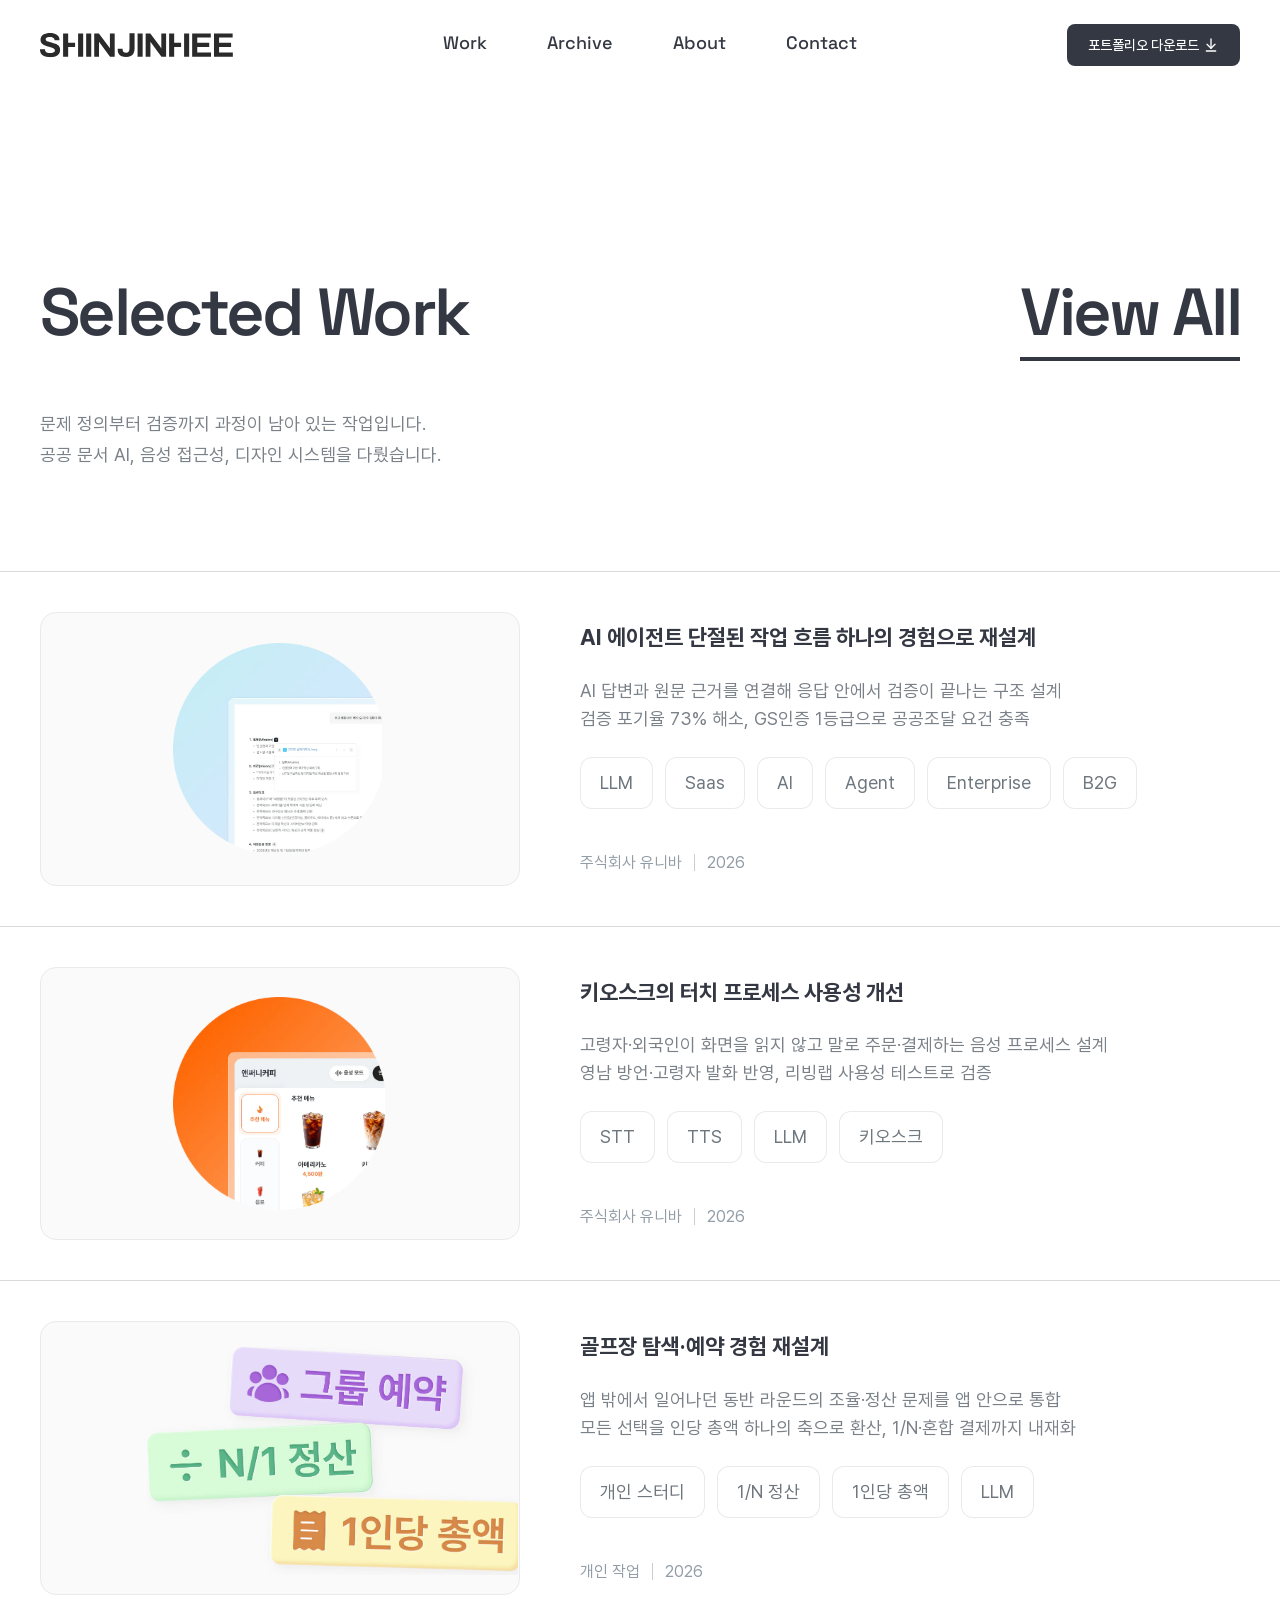
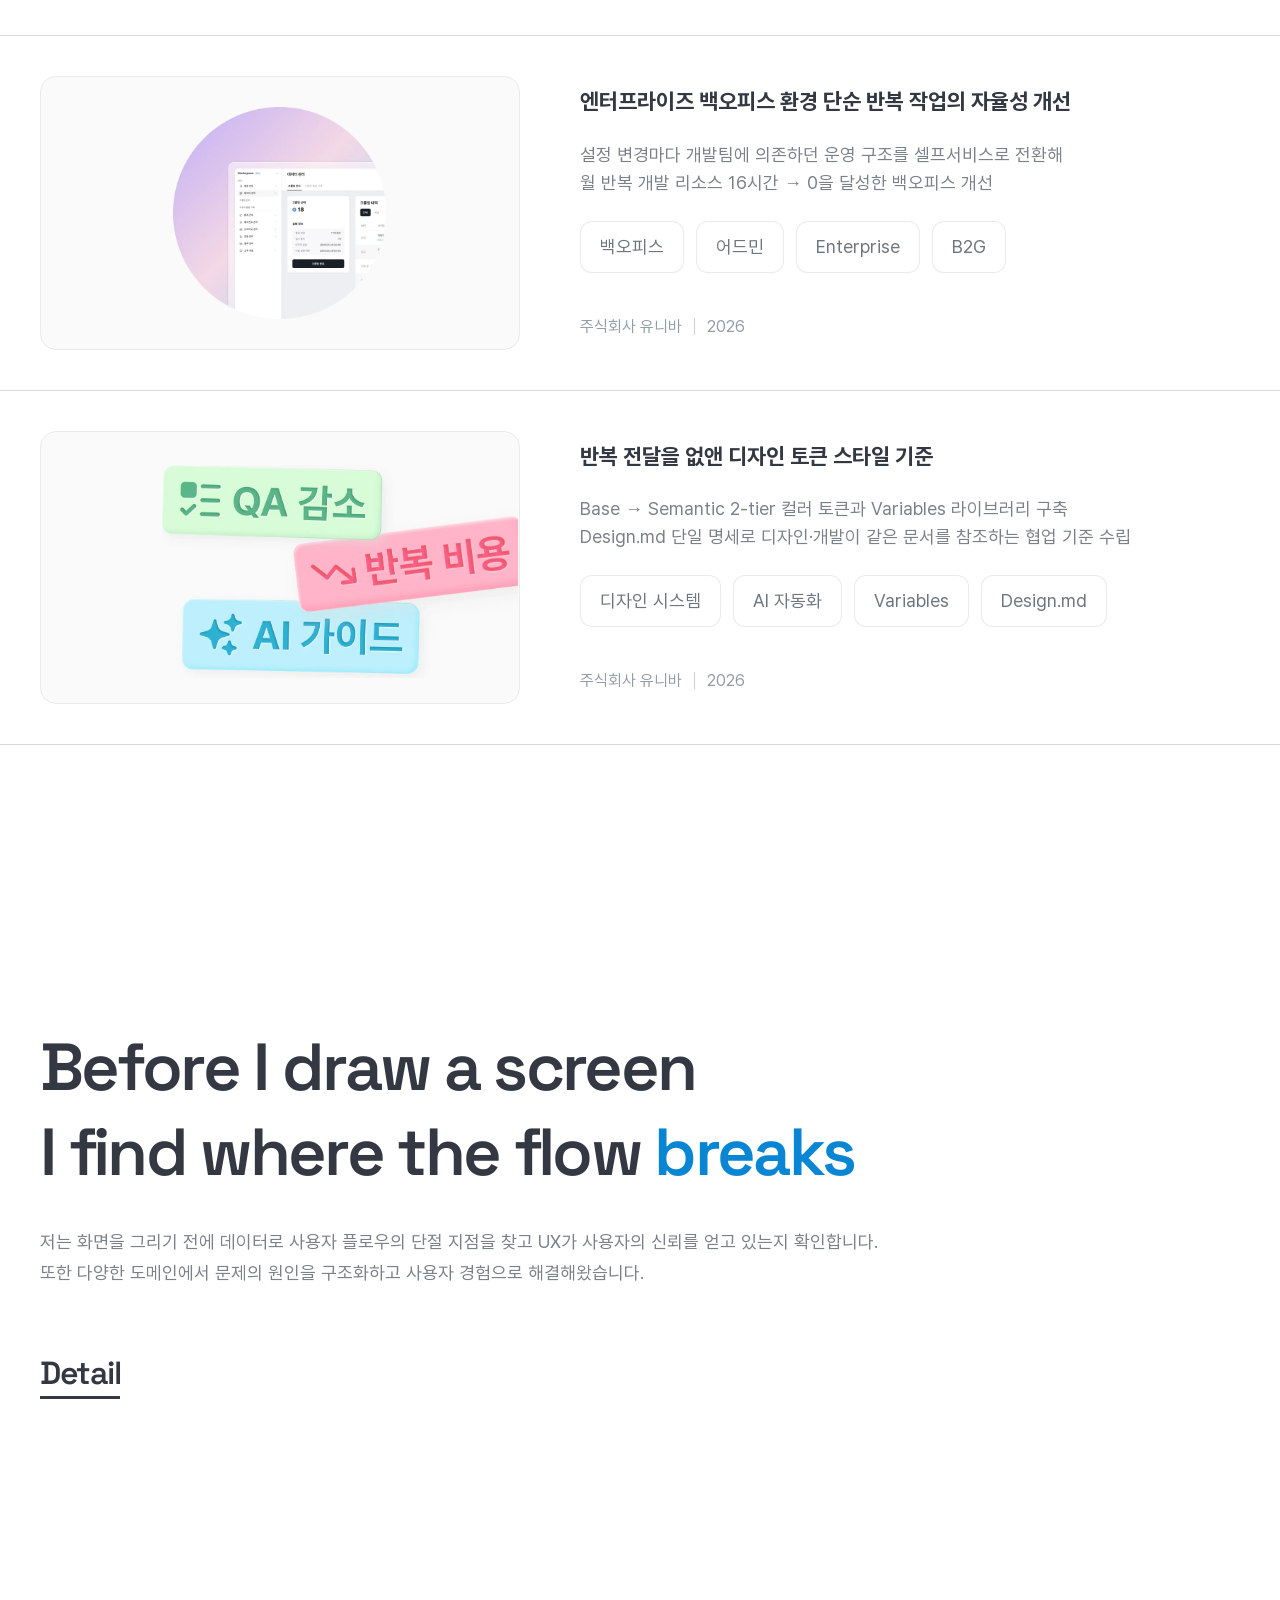
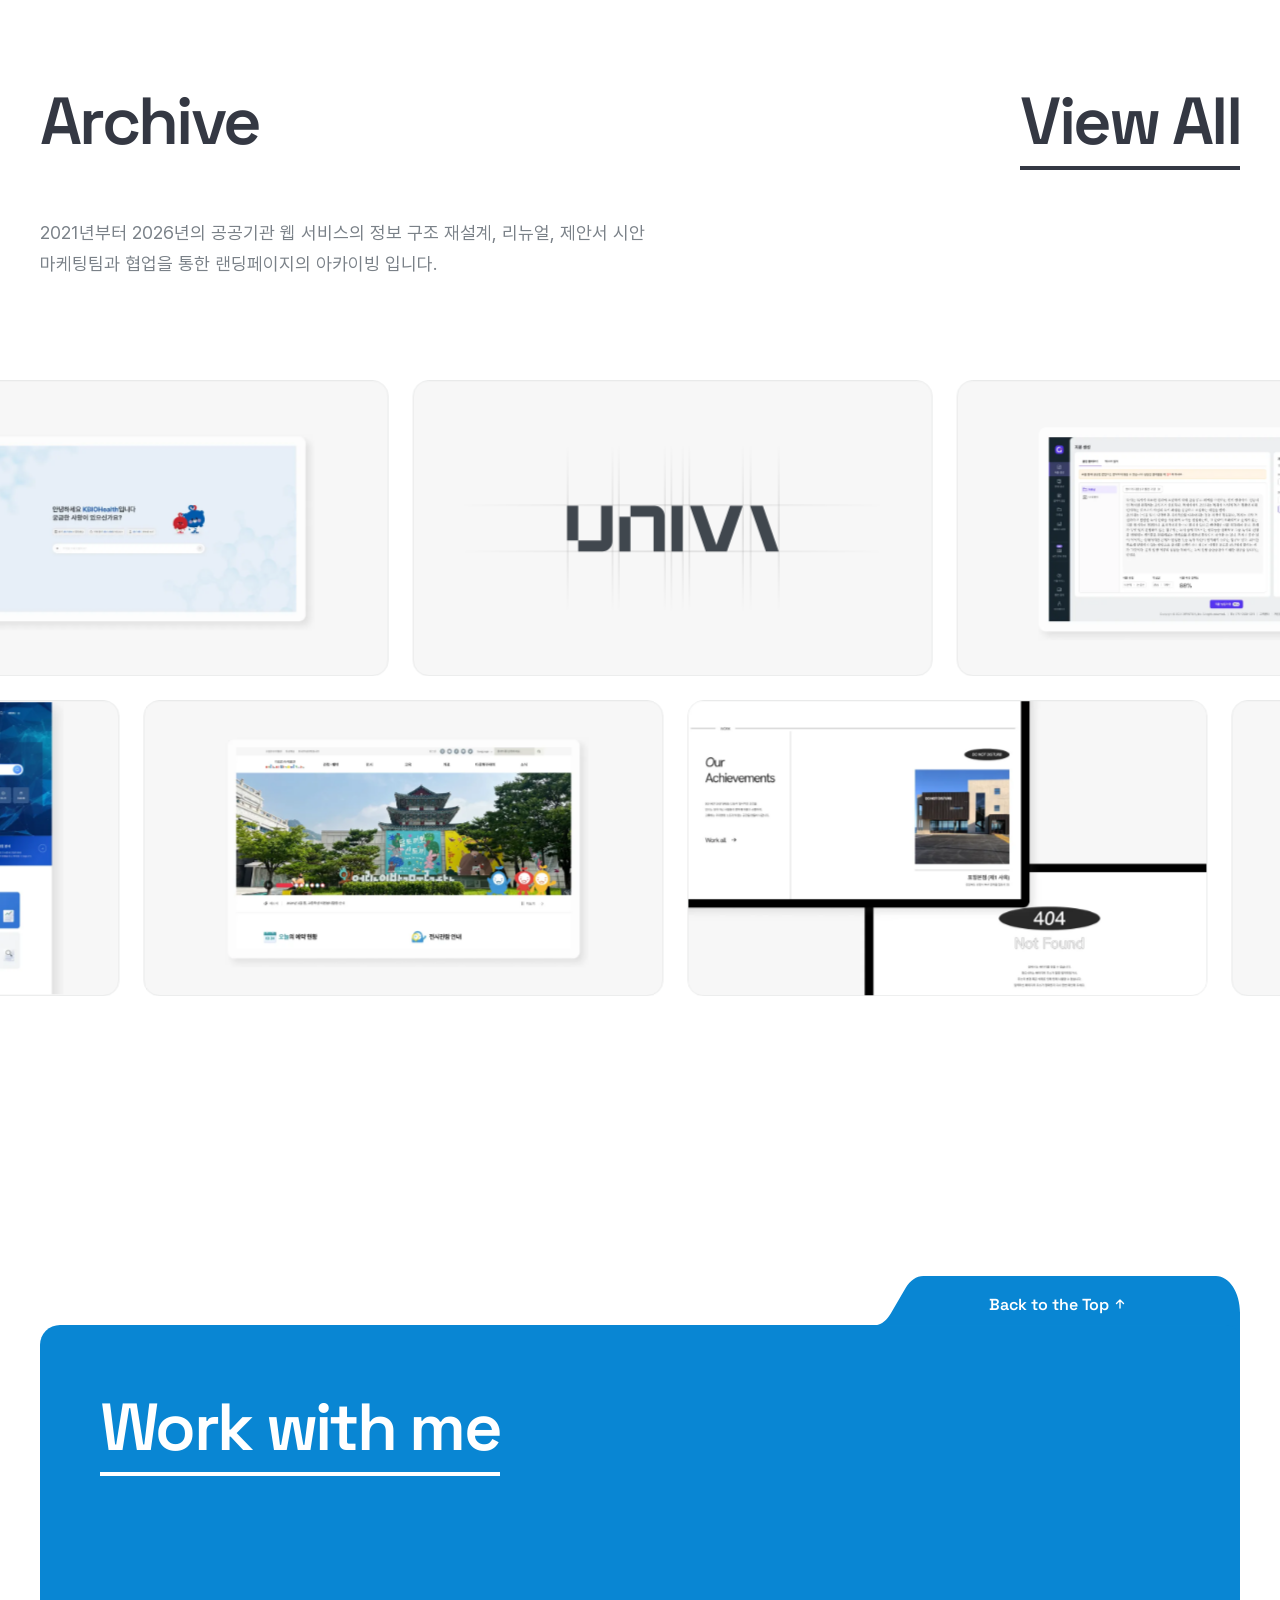
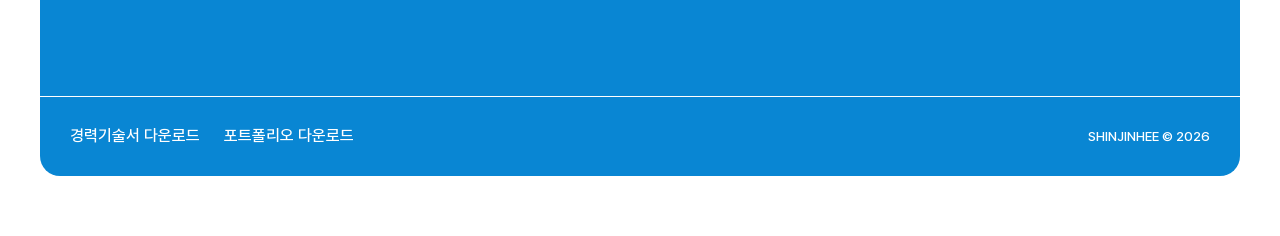
==== commit 9b210168: "섹션 위쪽 여백에 이미지 맨 윗줄을 이어 붙인다 — 튀어나오던 배경 제거 섹션 위 170 은 평소 헤더+탭이 정확히 덮지만, 스크롤이 스냅 사이에 있을 때 탭 바 아래로 드러난다." ====
--- a/index.html
+++ b/index.html
@@ -14,10 +14,10 @@
   <meta property="og:image" content="">
   <meta name="theme-color" content="#ffffff">
 
-  <link rel="stylesheet" href="./assets/css/reset.css?v=139">
-  <link rel="stylesheet" href="./assets/css/tokens.css?v=139">
-  <link rel="stylesheet" href="./assets/css/layout.css?v=139">
-  <link rel="stylesheet" href="./assets/css/components.css?v=139">
+  <link rel="stylesheet" href="./assets/css/reset.css?v=140">
+  <link rel="stylesheet" href="./assets/css/tokens.css?v=140">
+  <link rel="stylesheet" href="./assets/css/layout.css?v=140">
+  <link rel="stylesheet" href="./assets/css/components.css?v=140">
 </head>
 
 <body>
@@ -72,8 +72,8 @@
 
       <div class="work-list">
         <article class="work-item">
-          <div class="work-item__thumb"><picture><source srcset="./assets/img/work/work-ai.webp?v=139" type="image/webp"><img
-            class="work-item__shot" src="./assets/img/work/work-ai.png?v=139" alt="문서 특화 AI 에이전트 화면 목업"
+          <div class="work-item__thumb"><picture><source srcset="./assets/img/work/work-ai.webp?v=140" type="image/webp"><img
+            class="work-item__shot" src="./assets/img/work/work-ai.png?v=140" alt="문서 특화 AI 에이전트 화면 목업"
             loading="lazy" width="294" height="295" style="--x:27.704%;--y:10.938%;--w:43.556%;--h:76.953%"></picture></div>
           <div class="work-item__body">
             <div class="work-item__head">
@@ -96,8 +96,8 @@
         </article>
 
         <article class="work-item">
-          <div class="work-item__thumb"><picture><source srcset="./assets/img/work/work-kiosk.webp?v=139" type="image/webp"><img
-            class="work-item__shot" src="./assets/img/work/work-kiosk.png?v=139"
+          <div class="work-item__thumb"><picture><source srcset="./assets/img/work/work-kiosk.webp?v=140" type="image/webp"><img
+            class="work-item__shot" src="./assets/img/work/work-kiosk.png?v=140"
             alt="앤써니커피 키오스크 주문 화면 — 음성 모드 버튼과 추천 메뉴 목록"
             loading="lazy" width="298" height="300" style="--x:27.704%;--y:10.938%;--w:44.222%;--h:78.125%"></picture></div>
           <div class="work-item__body">
@@ -119,8 +119,8 @@
         </article>
 
         <article class="work-item">
-          <div class="work-item__thumb"><picture><source srcset="./assets/img/work/work-golf.webp?v=139" type="image/webp"><img
-            class="work-item__shot" src="./assets/img/work/work-golf.png?v=139" alt="그룹 예약·N/1 정산·1인당 총액 키워드 스티커"
+          <div class="work-item__thumb"><picture><source srcset="./assets/img/work/work-golf.webp?v=140" type="image/webp"><img
+            class="work-item__shot" src="./assets/img/work/work-golf.png?v=140" alt="그룹 예약·N/1 정산·1인당 총액 키워드 스티커"
             loading="lazy" width="523" height="322" style="--x:22.148%;--y:9.115%;--w:77.556%;--h:83.984%"></picture></div>
           <div class="work-item__body">
             <div class="work-item__head">
@@ -141,8 +141,8 @@
         </article>
 
         <article class="work-item">
-          <div class="work-item__thumb"><picture><source srcset="./assets/img/work/work-backoffice.webp?v=139" type="image/webp"><img
-            class="work-item__shot" src="./assets/img/work/work-backoffice.png?v=139" alt="백오피스 관리 화면 목업"
+          <div class="work-item__thumb"><picture><source srcset="./assets/img/work/work-backoffice.webp?v=140" type="image/webp"><img
+            class="work-item__shot" src="./assets/img/work/work-backoffice.png?v=140" alt="백오피스 관리 화면 목업"
             loading="lazy" width="300" height="300" style="--x:27.704%;--y:10.938%;--w:44.444%;--h:78.125%"></picture></div>
           <div class="work-item__body">
             <div class="work-item__head">
@@ -163,8 +163,8 @@
         </article>
 
         <article class="work-item">
-          <div class="work-item__thumb"><picture><source srcset="./assets/img/work/work-token.webp?v=139" type="image/webp"><img
-            class="work-item__shot" src="./assets/img/work/work-token.png?v=139" alt="QA 감소·반복 비용·AI 가이드 키워드 스티커"
+          <div class="work-item__thumb"><picture><source srcset="./assets/img/work/work-token.webp?v=140" type="image/webp"><img
+            class="work-item__shot" src="./assets/img/work/work-token.png?v=140" alt="QA 감소·반복 비용·AI 가이드 키워드 스티커"
             loading="lazy" width="502" height="301" style="--x:25.259%;--y:12.24%;--w:74.444%;--h:78.385%"></picture></div>
           <div class="work-item__body">
             <div class="work-item__head">
@@ -224,24 +224,24 @@
       <div class="marquee" data-marquee>
         <div class="marquee__row">
           <div class="marquee__track" data-marquee-track data-direction="left">
-            <figure class="marquee__card"><picture><source srcset="./assets/img/archive/archive-01.webp?v=139" type="image/webp"><img src="./assets/img/archive/archive-01.png?v=139" alt="" loading="lazy" width="950" height="513" style="--x:15.487%;--y:17.969%;--w:70.396%;--h:66.797%"></picture></figure>
-            <figure class="marquee__card"><img src="./assets/img/archive/archive-02.svg?v=139" alt="" loading="lazy" width="550" height="216" style="--x:9.263%;--y:21.932%;--w:81.476%;--h:56.135%"></figure>
-            <figure class="marquee__card"><picture><source srcset="./assets/img/archive/archive-03.webp?v=139" type="image/webp"><img src="./assets/img/archive/archive-03.png?v=139" alt="" loading="lazy" width="949" height="557" style="--x:15.71%;--y:15.495%;--w:70.322%;--h:72.526%"></picture></figure>
-            <figure class="marquee__card"><picture><source srcset="./assets/img/archive/archive-04.webp?v=139" type="image/webp"><img src="./assets/img/archive/archive-04.png?v=139" alt="" loading="lazy" width="989" height="641" style="--x:14.154%;--y:9.244%;--w:73.286%;--h:83.464%"></picture></figure>
-            <figure class="marquee__card"><picture><source srcset="./assets/img/archive/archive-05.webp?v=139" type="image/webp"><img src="./assets/img/archive/archive-05.png?v=139" alt="" loading="lazy" width="939" height="555" style="--x:15.932%;--y:15.104%;--w:69.581%;--h:72.266%"></picture></figure>
-            <figure class="marquee__card"><picture><source srcset="./assets/img/archive/archive-06.webp?v=139" type="image/webp"><img src="./assets/img/archive/archive-06.png?v=139" alt="" loading="lazy" width="1346" height="764"></picture></figure>
-            <figure class="marquee__card"><picture><source srcset="./assets/img/archive/archive-07.webp?v=139" type="image/webp"><img src="./assets/img/archive/archive-07.png?v=139" alt="" loading="lazy" width="944" height="598" style="--x:15.71%;--y:12.37%;--w:69.952%;--h:77.864%"></picture></figure>
+            <figure class="marquee__card"><picture><source srcset="./assets/img/archive/archive-01.webp?v=140" type="image/webp"><img src="./assets/img/archive/archive-01.png?v=140" alt="" loading="lazy" width="950" height="513" style="--x:15.487%;--y:17.969%;--w:70.396%;--h:66.797%"></picture></figure>
+            <figure class="marquee__card"><img src="./assets/img/archive/archive-02.svg?v=140" alt="" loading="lazy" width="550" height="216" style="--x:9.263%;--y:21.932%;--w:81.476%;--h:56.135%"></figure>
+            <figure class="marquee__card"><picture><source srcset="./assets/img/archive/archive-03.webp?v=140" type="image/webp"><img src="./assets/img/archive/archive-03.png?v=140" alt="" loading="lazy" width="949" height="557" style="--x:15.71%;--y:15.495%;--w:70.322%;--h:72.526%"></picture></figure>
+            <figure class="marquee__card"><picture><source srcset="./assets/img/archive/archive-04.webp?v=140" type="image/webp"><img src="./assets/img/archive/archive-04.png?v=140" alt="" loading="lazy" width="989" height="641" style="--x:14.154%;--y:9.244%;--w:73.286%;--h:83.464%"></picture></figure>
+            <figure class="marquee__card"><picture><source srcset="./assets/img/archive/archive-05.webp?v=140" type="image/webp"><img src="./assets/img/archive/archive-05.png?v=140" alt="" loading="lazy" width="939" height="555" style="--x:15.932%;--y:15.104%;--w:69.581%;--h:72.266%"></picture></figure>
+            <figure class="marquee__card"><picture><source srcset="./assets/img/archive/archive-06.webp?v=140" type="image/webp"><img src="./assets/img/archive/archive-06.png?v=140" alt="" loading="lazy" width="1346" height="764"></picture></figure>
+            <figure class="marquee__card"><picture><source srcset="./assets/img/archive/archive-07.webp?v=140" type="image/webp"><img src="./assets/img/archive/archive-07.png?v=140" alt="" loading="lazy" width="944" height="598" style="--x:15.71%;--y:12.37%;--w:69.952%;--h:77.864%"></picture></figure>
           </div>
         </div>
         <div class="marquee__row">
           <div class="marquee__track" data-marquee-track data-direction="right">
-            <figure class="marquee__card"><picture><source srcset="./assets/img/archive/archive-08.webp?v=139" type="image/webp"><img src="./assets/img/archive/archive-08.png?v=139" alt="" loading="lazy" width="945" height="599" style="--x:15.71%;--y:12.37%;--w:70.026%;--h:77.995%"></picture></figure>
-            <figure class="marquee__card"><picture><source srcset="./assets/img/archive/archive-09.webp?v=139" type="image/webp"><img src="./assets/img/archive/archive-09.png?v=139" alt="" loading="lazy" width="1346" height="764"></picture></figure>
-            <figure class="marquee__card"><picture><source srcset="./assets/img/archive/archive-10.webp?v=139" type="image/webp"><img src="./assets/img/archive/archive-10.png?v=139" alt="" loading="lazy" width="947" height="600" style="--x:15.71%;--y:12.24%;--w:70.175%;--h:78.125%"></picture></figure>
-            <figure class="marquee__card"><picture><source srcset="./assets/img/archive/archive-11.webp?v=139" type="image/webp"><img src="./assets/img/archive/archive-11.png?v=139" alt="" loading="lazy" width="947" height="600" style="--x:15.487%;--y:12.24%;--w:70.175%;--h:78.125%"></picture></figure>
-            <figure class="marquee__card"><picture><source srcset="./assets/img/archive/archive-12.webp?v=139" type="image/webp"><img src="./assets/img/archive/archive-12.png?v=139" alt="" loading="lazy" width="945" height="599" style="--x:15.71%;--y:12.37%;--w:70.026%;--h:77.995%"></picture></figure>
-            <figure class="marquee__card"><picture><source srcset="./assets/img/archive/archive-13.webp?v=139" type="image/webp"><img src="./assets/img/archive/archive-13.png?v=139" alt="" loading="lazy" width="946" height="562" style="--x:15.635%;--y:14.583%;--w:70.1%;--h:73.177%"></picture></figure>
-            <figure class="marquee__card"><picture><source srcset="./assets/img/archive/archive-14.webp?v=139" type="image/webp"><img src="./assets/img/archive/archive-14.png?v=139" alt="" loading="lazy" width="1036" height="764" style="--x:12.523%;--y:0.26%;--w:76.769%;--h:99.479%"></picture></figure>
+            <figure class="marquee__card"><picture><source srcset="./assets/img/archive/archive-08.webp?v=140" type="image/webp"><img src="./assets/img/archive/archive-08.png?v=140" alt="" loading="lazy" width="945" height="599" style="--x:15.71%;--y:12.37%;--w:70.026%;--h:77.995%"></picture></figure>
+            <figure class="marquee__card"><picture><source srcset="./assets/img/archive/archive-09.webp?v=140" type="image/webp"><img src="./assets/img/archive/archive-09.png?v=140" alt="" loading="lazy" width="1346" height="764"></picture></figure>
+            <figure class="marquee__card"><picture><source srcset="./assets/img/archive/archive-10.webp?v=140" type="image/webp"><img src="./assets/img/archive/archive-10.png?v=140" alt="" loading="lazy" width="947" height="600" style="--x:15.71%;--y:12.24%;--w:70.175%;--h:78.125%"></picture></figure>
+            <figure class="marquee__card"><picture><source srcset="./assets/img/archive/archive-11.webp?v=140" type="image/webp"><img src="./assets/img/archive/archive-11.png?v=140" alt="" loading="lazy" width="947" height="600" style="--x:15.487%;--y:12.24%;--w:70.175%;--h:78.125%"></picture></figure>
+            <figure class="marquee__card"><picture><source srcset="./assets/img/archive/archive-12.webp?v=140" type="image/webp"><img src="./assets/img/archive/archive-12.png?v=140" alt="" loading="lazy" width="945" height="599" style="--x:15.71%;--y:12.37%;--w:70.026%;--h:77.995%"></picture></figure>
+            <figure class="marquee__card"><picture><source srcset="./assets/img/archive/archive-13.webp?v=140" type="image/webp"><img src="./assets/img/archive/archive-13.png?v=140" alt="" loading="lazy" width="946" height="562" style="--x:15.635%;--y:14.583%;--w:70.1%;--h:73.177%"></picture></figure>
+            <figure class="marquee__card"><picture><source srcset="./assets/img/archive/archive-14.webp?v=140" type="image/webp"><img src="./assets/img/archive/archive-14.png?v=140" alt="" loading="lazy" width="1036" height="764" style="--x:12.523%;--y:0.26%;--w:76.769%;--h:99.479%"></picture></figure>
           </div>
         </div>
         <p class="sr-only">2021년부터 2026년까지의 작업 썸네일 14건. 전체 목록은 Archive 페이지에서 확인할 수 있습니다.</p>
@@ -285,7 +285,7 @@
   </footer>
 
   <script src="./assets/js/gsap.min.js"></script>
-  <script src="./assets/js/main.js?v=139"></script>
+  <script src="./assets/js/main.js?v=140"></script>
 </body>
 
 </html>
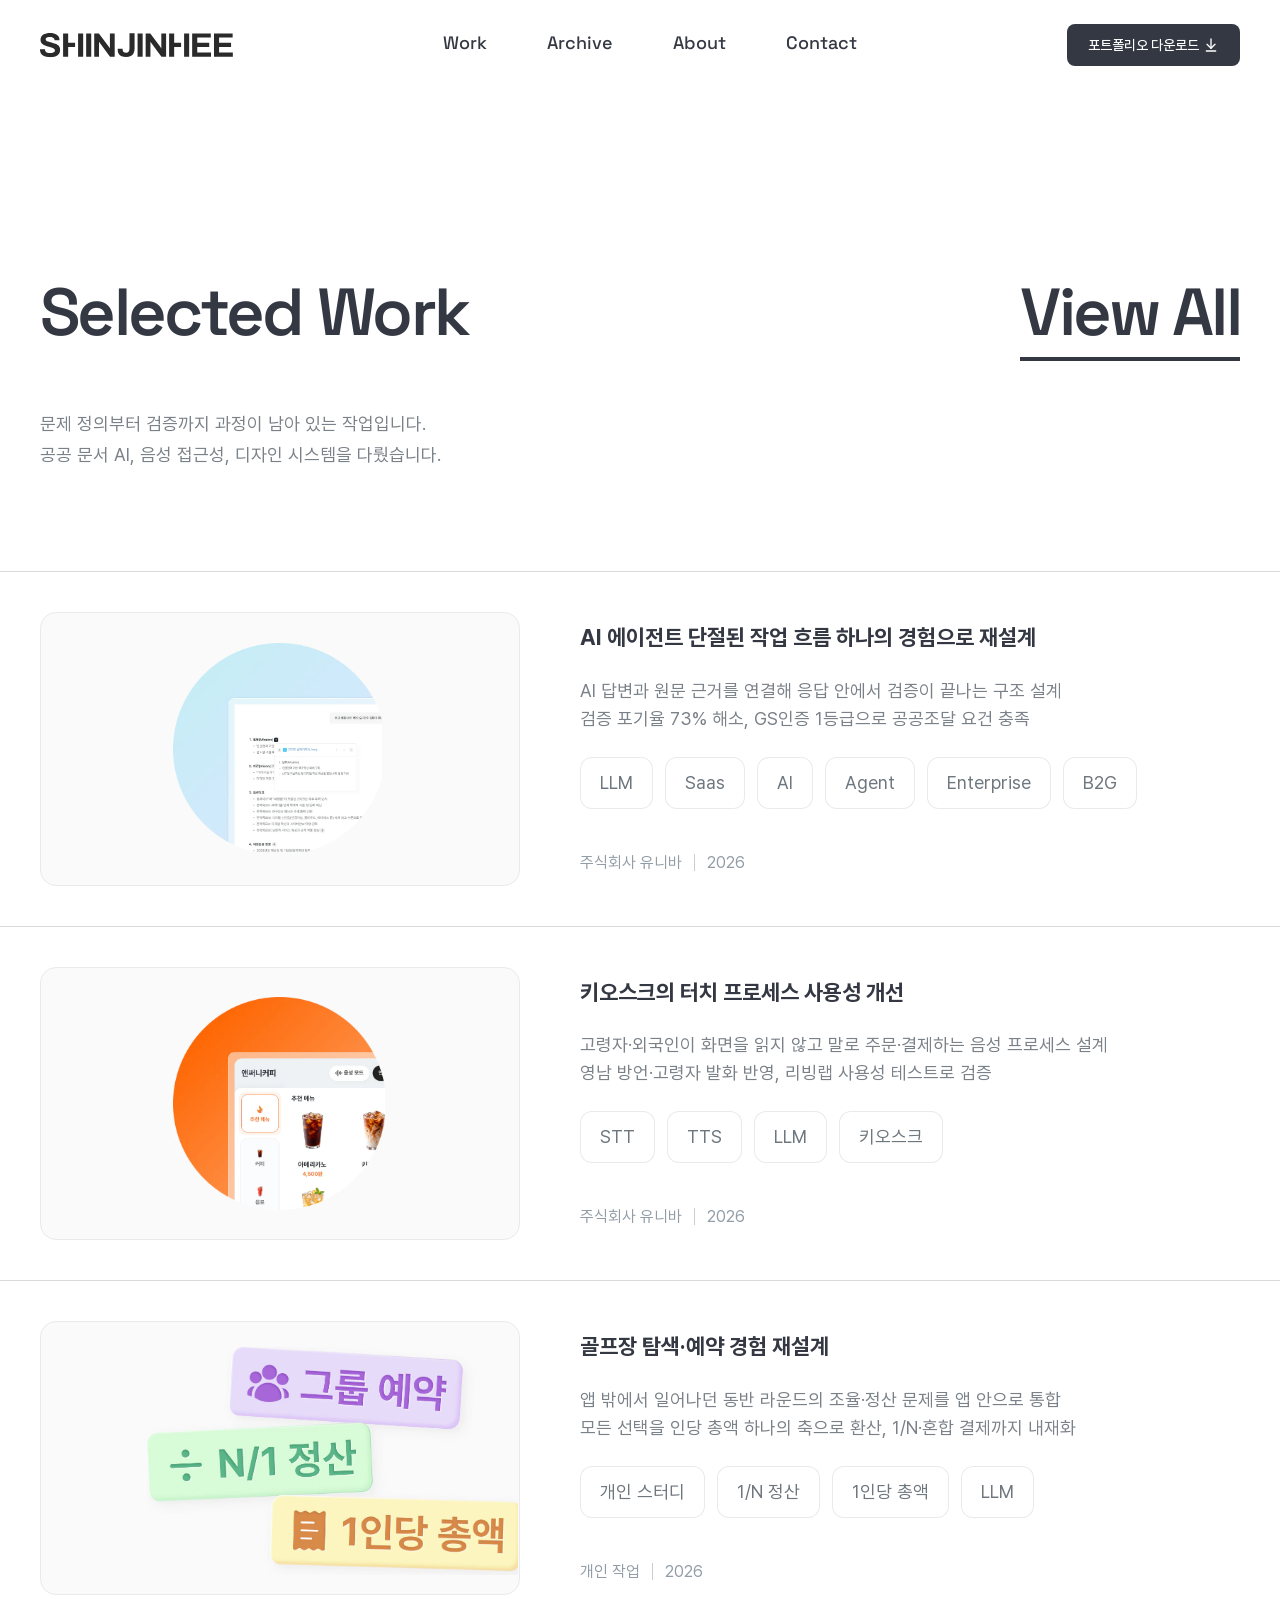
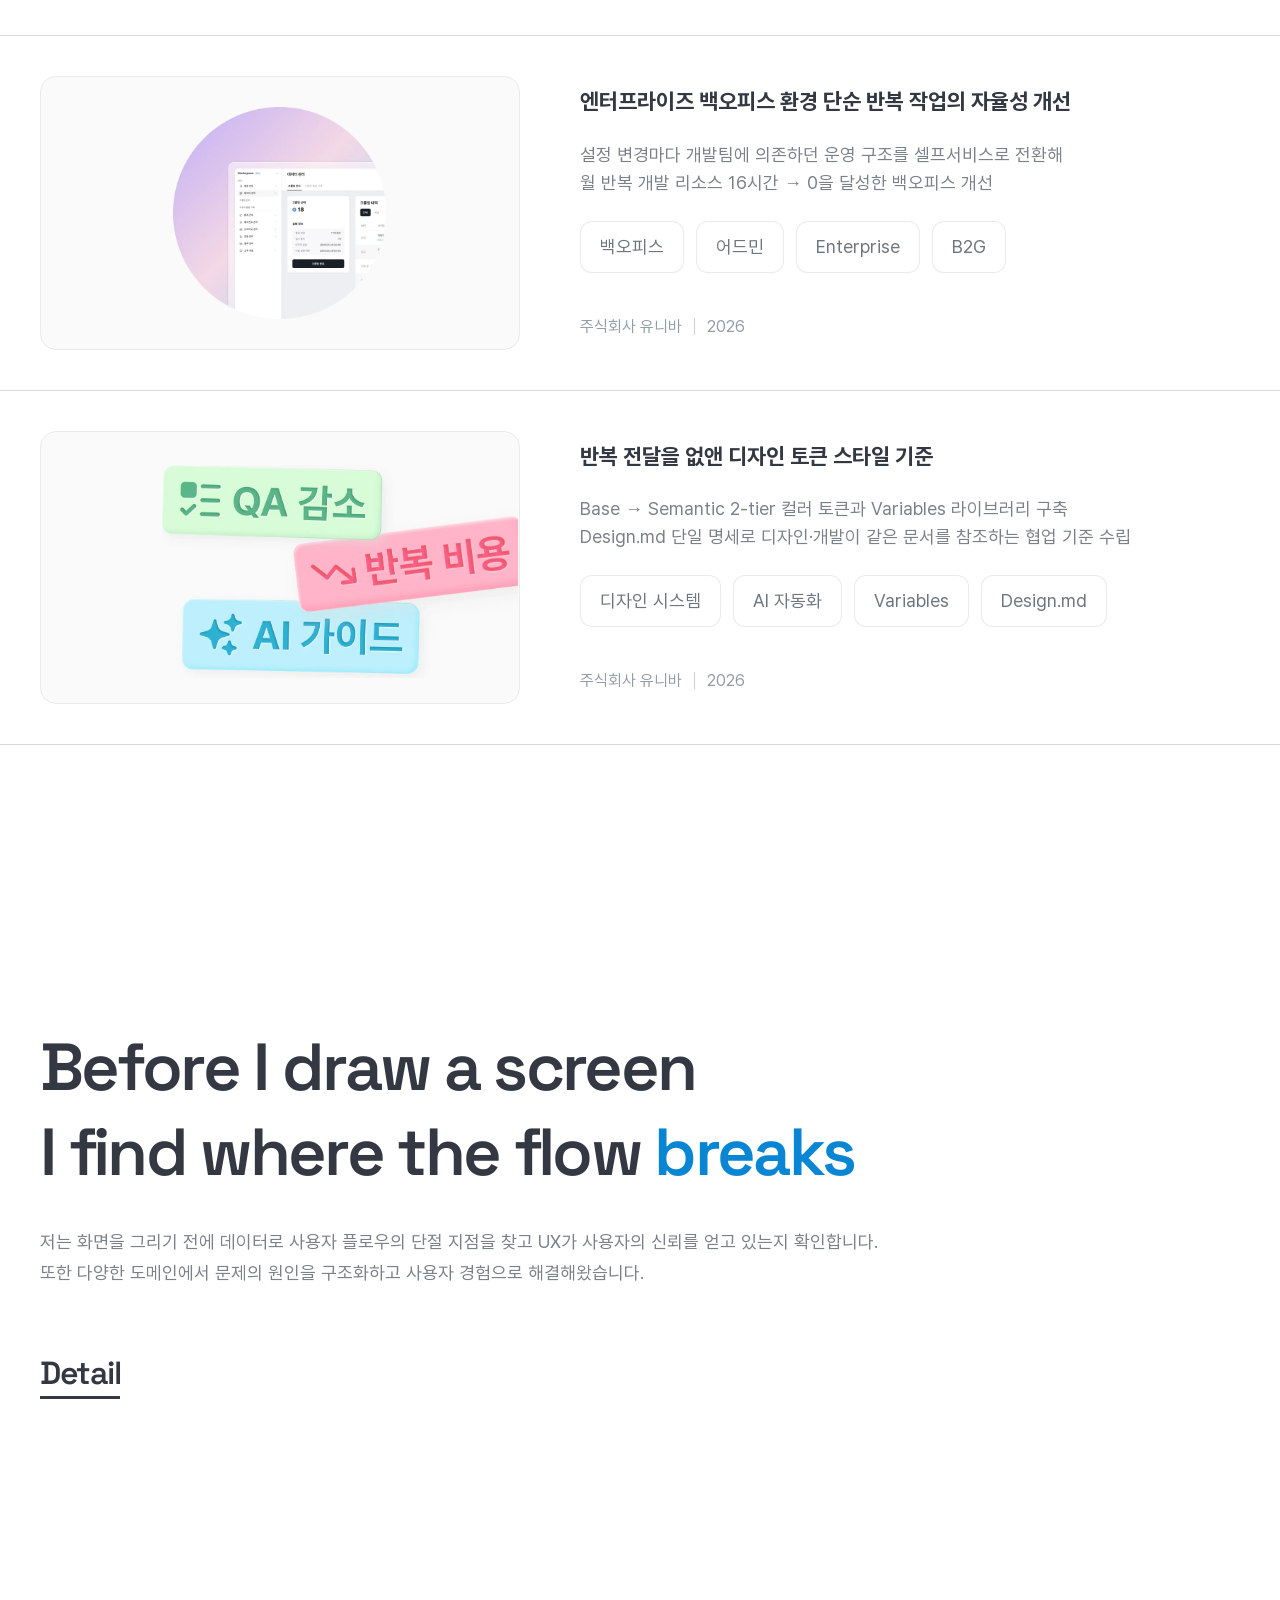
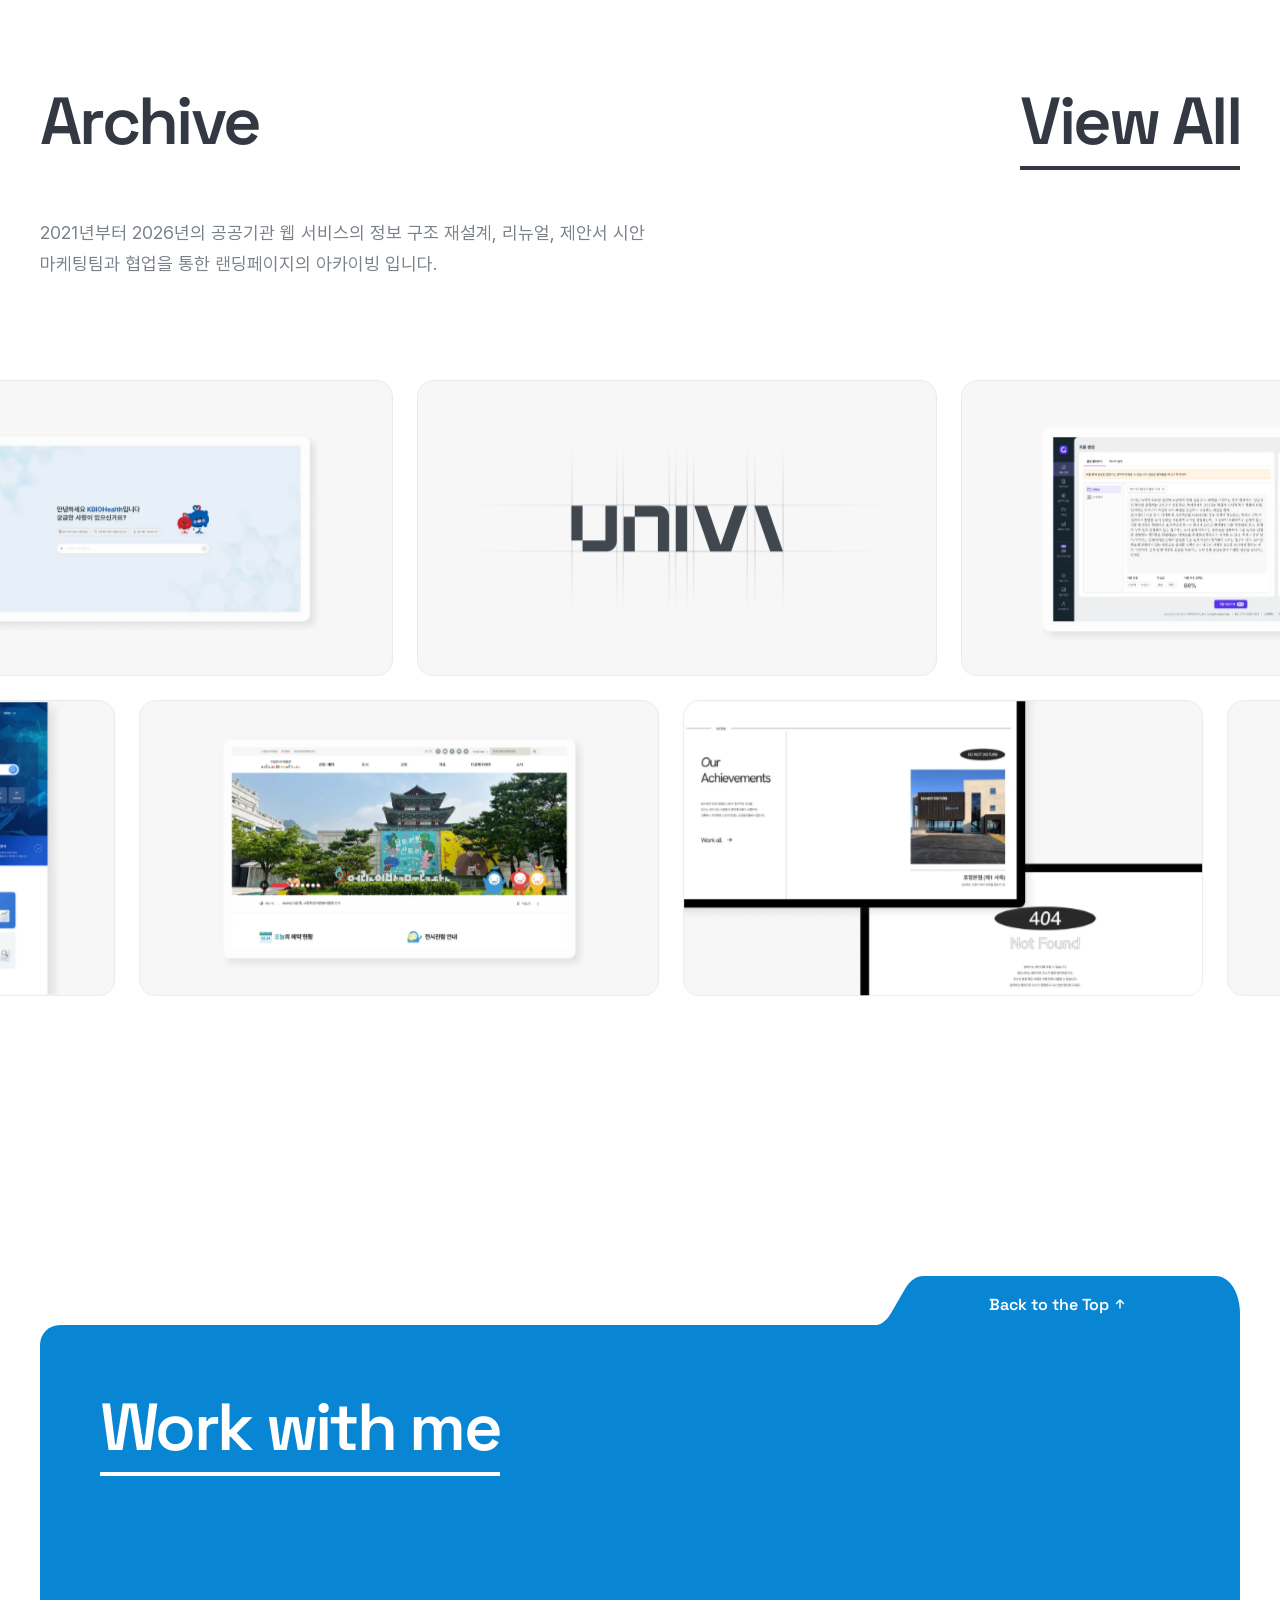
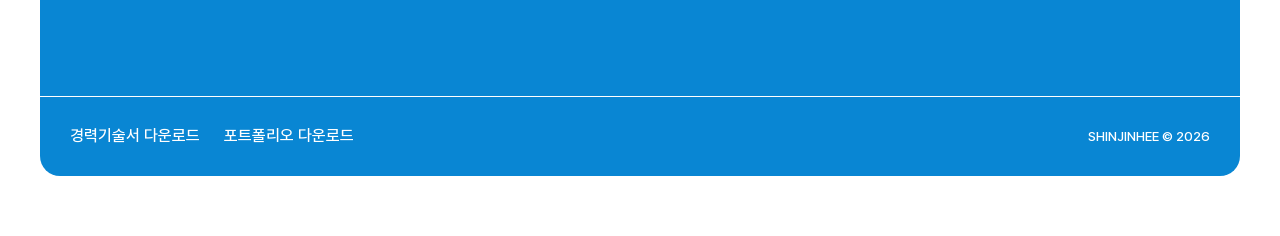
==== commit ef2fe829: "백오피스 탭을 넷으로 — 중복되던 '문제 정의'를 뺀다 문제 정의 / 가설 / 문제 정의 / 문제 해결 / 결과 다섯 개였다. 세 번째를 빼고 그 자리 섹션(bo-3)의 id 도 " ====
--- a/index.html
+++ b/index.html
@@ -14,10 +14,10 @@
   <meta property="og:image" content="">
   <meta name="theme-color" content="#ffffff">
 
-  <link rel="stylesheet" href="./assets/css/reset.css?v=140">
-  <link rel="stylesheet" href="./assets/css/tokens.css?v=140">
-  <link rel="stylesheet" href="./assets/css/layout.css?v=140">
-  <link rel="stylesheet" href="./assets/css/components.css?v=140">
+  <link rel="stylesheet" href="./assets/css/reset.css?v=141">
+  <link rel="stylesheet" href="./assets/css/tokens.css?v=141">
+  <link rel="stylesheet" href="./assets/css/layout.css?v=141">
+  <link rel="stylesheet" href="./assets/css/components.css?v=141">
 </head>
 
 <body>
@@ -72,8 +72,8 @@
 
       <div class="work-list">
         <article class="work-item">
-          <div class="work-item__thumb"><picture><source srcset="./assets/img/work/work-ai.webp?v=140" type="image/webp"><img
-            class="work-item__shot" src="./assets/img/work/work-ai.png?v=140" alt="문서 특화 AI 에이전트 화면 목업"
+          <div class="work-item__thumb"><picture><source srcset="./assets/img/work/work-ai.webp?v=141" type="image/webp"><img
+            class="work-item__shot" src="./assets/img/work/work-ai.png?v=141" alt="문서 특화 AI 에이전트 화면 목업"
             loading="lazy" width="294" height="295" style="--x:27.704%;--y:10.938%;--w:43.556%;--h:76.953%"></picture></div>
           <div class="work-item__body">
             <div class="work-item__head">
@@ -96,8 +96,8 @@
         </article>
 
         <article class="work-item">
-          <div class="work-item__thumb"><picture><source srcset="./assets/img/work/work-kiosk.webp?v=140" type="image/webp"><img
-            class="work-item__shot" src="./assets/img/work/work-kiosk.png?v=140"
+          <div class="work-item__thumb"><picture><source srcset="./assets/img/work/work-kiosk.webp?v=141" type="image/webp"><img
+            class="work-item__shot" src="./assets/img/work/work-kiosk.png?v=141"
             alt="앤써니커피 키오스크 주문 화면 — 음성 모드 버튼과 추천 메뉴 목록"
             loading="lazy" width="298" height="300" style="--x:27.704%;--y:10.938%;--w:44.222%;--h:78.125%"></picture></div>
           <div class="work-item__body">
@@ -119,8 +119,8 @@
         </article>
 
         <article class="work-item">
-          <div class="work-item__thumb"><picture><source srcset="./assets/img/work/work-golf.webp?v=140" type="image/webp"><img
-            class="work-item__shot" src="./assets/img/work/work-golf.png?v=140" alt="그룹 예약·N/1 정산·1인당 총액 키워드 스티커"
+          <div class="work-item__thumb"><picture><source srcset="./assets/img/work/work-golf.webp?v=141" type="image/webp"><img
+            class="work-item__shot" src="./assets/img/work/work-golf.png?v=141" alt="그룹 예약·N/1 정산·1인당 총액 키워드 스티커"
             loading="lazy" width="523" height="322" style="--x:22.148%;--y:9.115%;--w:77.556%;--h:83.984%"></picture></div>
           <div class="work-item__body">
             <div class="work-item__head">
@@ -141,8 +141,8 @@
         </article>
 
         <article class="work-item">
-          <div class="work-item__thumb"><picture><source srcset="./assets/img/work/work-backoffice.webp?v=140" type="image/webp"><img
-            class="work-item__shot" src="./assets/img/work/work-backoffice.png?v=140" alt="백오피스 관리 화면 목업"
+          <div class="work-item__thumb"><picture><source srcset="./assets/img/work/work-backoffice.webp?v=141" type="image/webp"><img
+            class="work-item__shot" src="./assets/img/work/work-backoffice.png?v=141" alt="백오피스 관리 화면 목업"
             loading="lazy" width="300" height="300" style="--x:27.704%;--y:10.938%;--w:44.444%;--h:78.125%"></picture></div>
           <div class="work-item__body">
             <div class="work-item__head">
@@ -163,8 +163,8 @@
         </article>
 
         <article class="work-item">
-          <div class="work-item__thumb"><picture><source srcset="./assets/img/work/work-token.webp?v=140" type="image/webp"><img
-            class="work-item__shot" src="./assets/img/work/work-token.png?v=140" alt="QA 감소·반복 비용·AI 가이드 키워드 스티커"
+          <div class="work-item__thumb"><picture><source srcset="./assets/img/work/work-token.webp?v=141" type="image/webp"><img
+            class="work-item__shot" src="./assets/img/work/work-token.png?v=141" alt="QA 감소·반복 비용·AI 가이드 키워드 스티커"
             loading="lazy" width="502" height="301" style="--x:25.259%;--y:12.24%;--w:74.444%;--h:78.385%"></picture></div>
           <div class="work-item__body">
             <div class="work-item__head">
@@ -224,24 +224,24 @@
       <div class="marquee" data-marquee>
         <div class="marquee__row">
           <div class="marquee__track" data-marquee-track data-direction="left">
-            <figure class="marquee__card"><picture><source srcset="./assets/img/archive/archive-01.webp?v=140" type="image/webp"><img src="./assets/img/archive/archive-01.png?v=140" alt="" loading="lazy" width="950" height="513" style="--x:15.487%;--y:17.969%;--w:70.396%;--h:66.797%"></picture></figure>
-            <figure class="marquee__card"><img src="./assets/img/archive/archive-02.svg?v=140" alt="" loading="lazy" width="550" height="216" style="--x:9.263%;--y:21.932%;--w:81.476%;--h:56.135%"></figure>
-            <figure class="marquee__card"><picture><source srcset="./assets/img/archive/archive-03.webp?v=140" type="image/webp"><img src="./assets/img/archive/archive-03.png?v=140" alt="" loading="lazy" width="949" height="557" style="--x:15.71%;--y:15.495%;--w:70.322%;--h:72.526%"></picture></figure>
-            <figure class="marquee__card"><picture><source srcset="./assets/img/archive/archive-04.webp?v=140" type="image/webp"><img src="./assets/img/archive/archive-04.png?v=140" alt="" loading="lazy" width="989" height="641" style="--x:14.154%;--y:9.244%;--w:73.286%;--h:83.464%"></picture></figure>
-            <figure class="marquee__card"><picture><source srcset="./assets/img/archive/archive-05.webp?v=140" type="image/webp"><img src="./assets/img/archive/archive-05.png?v=140" alt="" loading="lazy" width="939" height="555" style="--x:15.932%;--y:15.104%;--w:69.581%;--h:72.266%"></picture></figure>
-            <figure class="marquee__card"><picture><source srcset="./assets/img/archive/archive-06.webp?v=140" type="image/webp"><img src="./assets/img/archive/archive-06.png?v=140" alt="" loading="lazy" width="1346" height="764"></picture></figure>
-            <figure class="marquee__card"><picture><source srcset="./assets/img/archive/archive-07.webp?v=140" type="image/webp"><img src="./assets/img/archive/archive-07.png?v=140" alt="" loading="lazy" width="944" height="598" style="--x:15.71%;--y:12.37%;--w:69.952%;--h:77.864%"></picture></figure>
+            <figure class="marquee__card"><picture><source srcset="./assets/img/archive/archive-01.webp?v=141" type="image/webp"><img src="./assets/img/archive/archive-01.png?v=141" alt="" loading="lazy" width="950" height="513" style="--x:15.487%;--y:17.969%;--w:70.396%;--h:66.797%"></picture></figure>
+            <figure class="marquee__card"><img src="./assets/img/archive/archive-02.svg?v=141" alt="" loading="lazy" width="550" height="216" style="--x:9.263%;--y:21.932%;--w:81.476%;--h:56.135%"></figure>
+            <figure class="marquee__card"><picture><source srcset="./assets/img/archive/archive-03.webp?v=141" type="image/webp"><img src="./assets/img/archive/archive-03.png?v=141" alt="" loading="lazy" width="949" height="557" style="--x:15.71%;--y:15.495%;--w:70.322%;--h:72.526%"></picture></figure>
+            <figure class="marquee__card"><picture><source srcset="./assets/img/archive/archive-04.webp?v=141" type="image/webp"><img src="./assets/img/archive/archive-04.png?v=141" alt="" loading="lazy" width="989" height="641" style="--x:14.154%;--y:9.244%;--w:73.286%;--h:83.464%"></picture></figure>
+            <figure class="marquee__card"><picture><source srcset="./assets/img/archive/archive-05.webp?v=141" type="image/webp"><img src="./assets/img/archive/archive-05.png?v=141" alt="" loading="lazy" width="939" height="555" style="--x:15.932%;--y:15.104%;--w:69.581%;--h:72.266%"></picture></figure>
+            <figure class="marquee__card"><picture><source srcset="./assets/img/archive/archive-06.webp?v=141" type="image/webp"><img src="./assets/img/archive/archive-06.png?v=141" alt="" loading="lazy" width="1346" height="764"></picture></figure>
+            <figure class="marquee__card"><picture><source srcset="./assets/img/archive/archive-07.webp?v=141" type="image/webp"><img src="./assets/img/archive/archive-07.png?v=141" alt="" loading="lazy" width="944" height="598" style="--x:15.71%;--y:12.37%;--w:69.952%;--h:77.864%"></picture></figure>
           </div>
         </div>
         <div class="marquee__row">
           <div class="marquee__track" data-marquee-track data-direction="right">
-            <figure class="marquee__card"><picture><source srcset="./assets/img/archive/archive-08.webp?v=140" type="image/webp"><img src="./assets/img/archive/archive-08.png?v=140" alt="" loading="lazy" width="945" height="599" style="--x:15.71%;--y:12.37%;--w:70.026%;--h:77.995%"></picture></figure>
-            <figure class="marquee__card"><picture><source srcset="./assets/img/archive/archive-09.webp?v=140" type="image/webp"><img src="./assets/img/archive/archive-09.png?v=140" alt="" loading="lazy" width="1346" height="764"></picture></figure>
-            <figure class="marquee__card"><picture><source srcset="./assets/img/archive/archive-10.webp?v=140" type="image/webp"><img src="./assets/img/archive/archive-10.png?v=140" alt="" loading="lazy" width="947" height="600" style="--x:15.71%;--y:12.24%;--w:70.175%;--h:78.125%"></picture></figure>
-            <figure class="marquee__card"><picture><source srcset="./assets/img/archive/archive-11.webp?v=140" type="image/webp"><img src="./assets/img/archive/archive-11.png?v=140" alt="" loading="lazy" width="947" height="600" style="--x:15.487%;--y:12.24%;--w:70.175%;--h:78.125%"></picture></figure>
-            <figure class="marquee__card"><picture><source srcset="./assets/img/archive/archive-12.webp?v=140" type="image/webp"><img src="./assets/img/archive/archive-12.png?v=140" alt="" loading="lazy" width="945" height="599" style="--x:15.71%;--y:12.37%;--w:70.026%;--h:77.995%"></picture></figure>
-            <figure class="marquee__card"><picture><source srcset="./assets/img/archive/archive-13.webp?v=140" type="image/webp"><img src="./assets/img/archive/archive-13.png?v=140" alt="" loading="lazy" width="946" height="562" style="--x:15.635%;--y:14.583%;--w:70.1%;--h:73.177%"></picture></figure>
-            <figure class="marquee__card"><picture><source srcset="./assets/img/archive/archive-14.webp?v=140" type="image/webp"><img src="./assets/img/archive/archive-14.png?v=140" alt="" loading="lazy" width="1036" height="764" style="--x:12.523%;--y:0.26%;--w:76.769%;--h:99.479%"></picture></figure>
+            <figure class="marquee__card"><picture><source srcset="./assets/img/archive/archive-08.webp?v=141" type="image/webp"><img src="./assets/img/archive/archive-08.png?v=141" alt="" loading="lazy" width="945" height="599" style="--x:15.71%;--y:12.37%;--w:70.026%;--h:77.995%"></picture></figure>
+            <figure class="marquee__card"><picture><source srcset="./assets/img/archive/archive-09.webp?v=141" type="image/webp"><img src="./assets/img/archive/archive-09.png?v=141" alt="" loading="lazy" width="1346" height="764"></picture></figure>
+            <figure class="marquee__card"><picture><source srcset="./assets/img/archive/archive-10.webp?v=141" type="image/webp"><img src="./assets/img/archive/archive-10.png?v=141" alt="" loading="lazy" width="947" height="600" style="--x:15.71%;--y:12.24%;--w:70.175%;--h:78.125%"></picture></figure>
+            <figure class="marquee__card"><picture><source srcset="./assets/img/archive/archive-11.webp?v=141" type="image/webp"><img src="./assets/img/archive/archive-11.png?v=141" alt="" loading="lazy" width="947" height="600" style="--x:15.487%;--y:12.24%;--w:70.175%;--h:78.125%"></picture></figure>
+            <figure class="marquee__card"><picture><source srcset="./assets/img/archive/archive-12.webp?v=141" type="image/webp"><img src="./assets/img/archive/archive-12.png?v=141" alt="" loading="lazy" width="945" height="599" style="--x:15.71%;--y:12.37%;--w:70.026%;--h:77.995%"></picture></figure>
+            <figure class="marquee__card"><picture><source srcset="./assets/img/archive/archive-13.webp?v=141" type="image/webp"><img src="./assets/img/archive/archive-13.png?v=141" alt="" loading="lazy" width="946" height="562" style="--x:15.635%;--y:14.583%;--w:70.1%;--h:73.177%"></picture></figure>
+            <figure class="marquee__card"><picture><source srcset="./assets/img/archive/archive-14.webp?v=141" type="image/webp"><img src="./assets/img/archive/archive-14.png?v=141" alt="" loading="lazy" width="1036" height="764" style="--x:12.523%;--y:0.26%;--w:76.769%;--h:99.479%"></picture></figure>
           </div>
         </div>
         <p class="sr-only">2021년부터 2026년까지의 작업 썸네일 14건. 전체 목록은 Archive 페이지에서 확인할 수 있습니다.</p>
@@ -285,7 +285,7 @@
   </footer>
 
   <script src="./assets/js/gsap.min.js"></script>
-  <script src="./assets/js/main.js?v=140"></script>
+  <script src="./assets/js/main.js?v=141"></script>
 </body>
 
 </html>
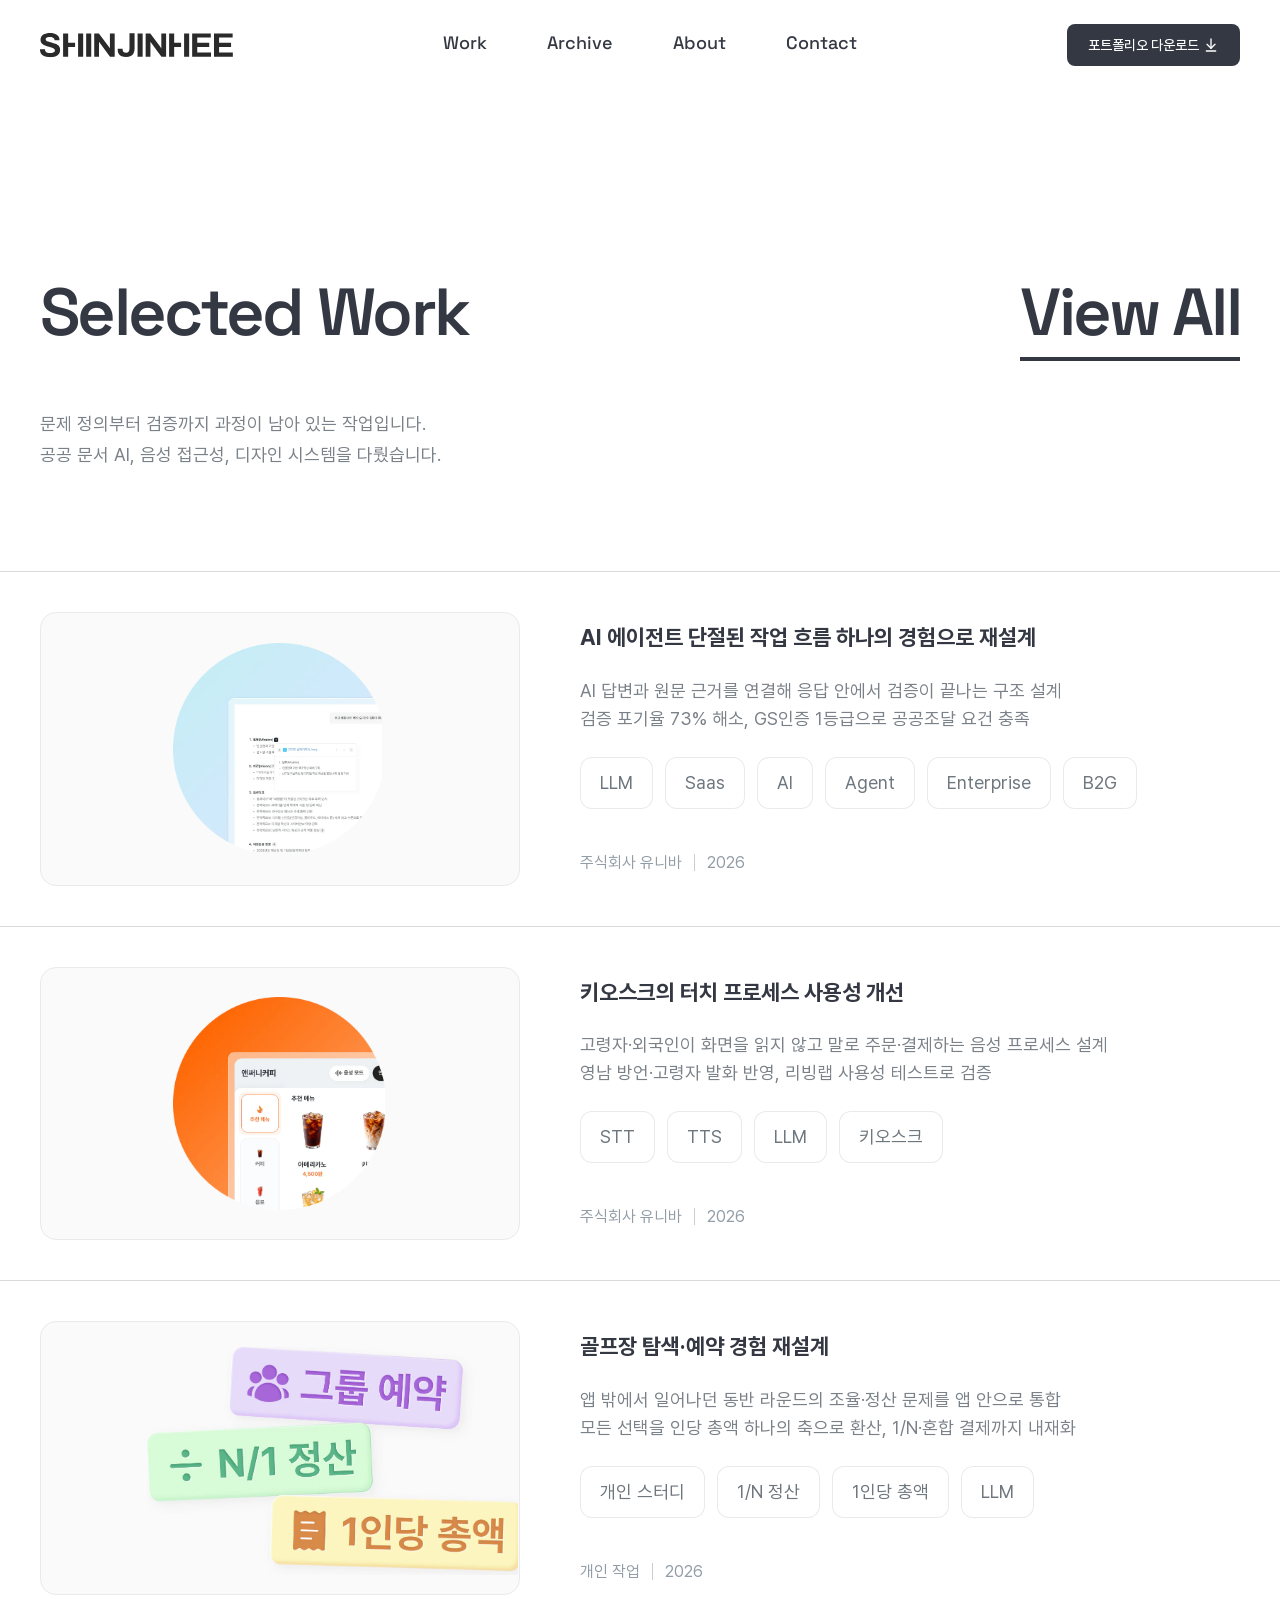
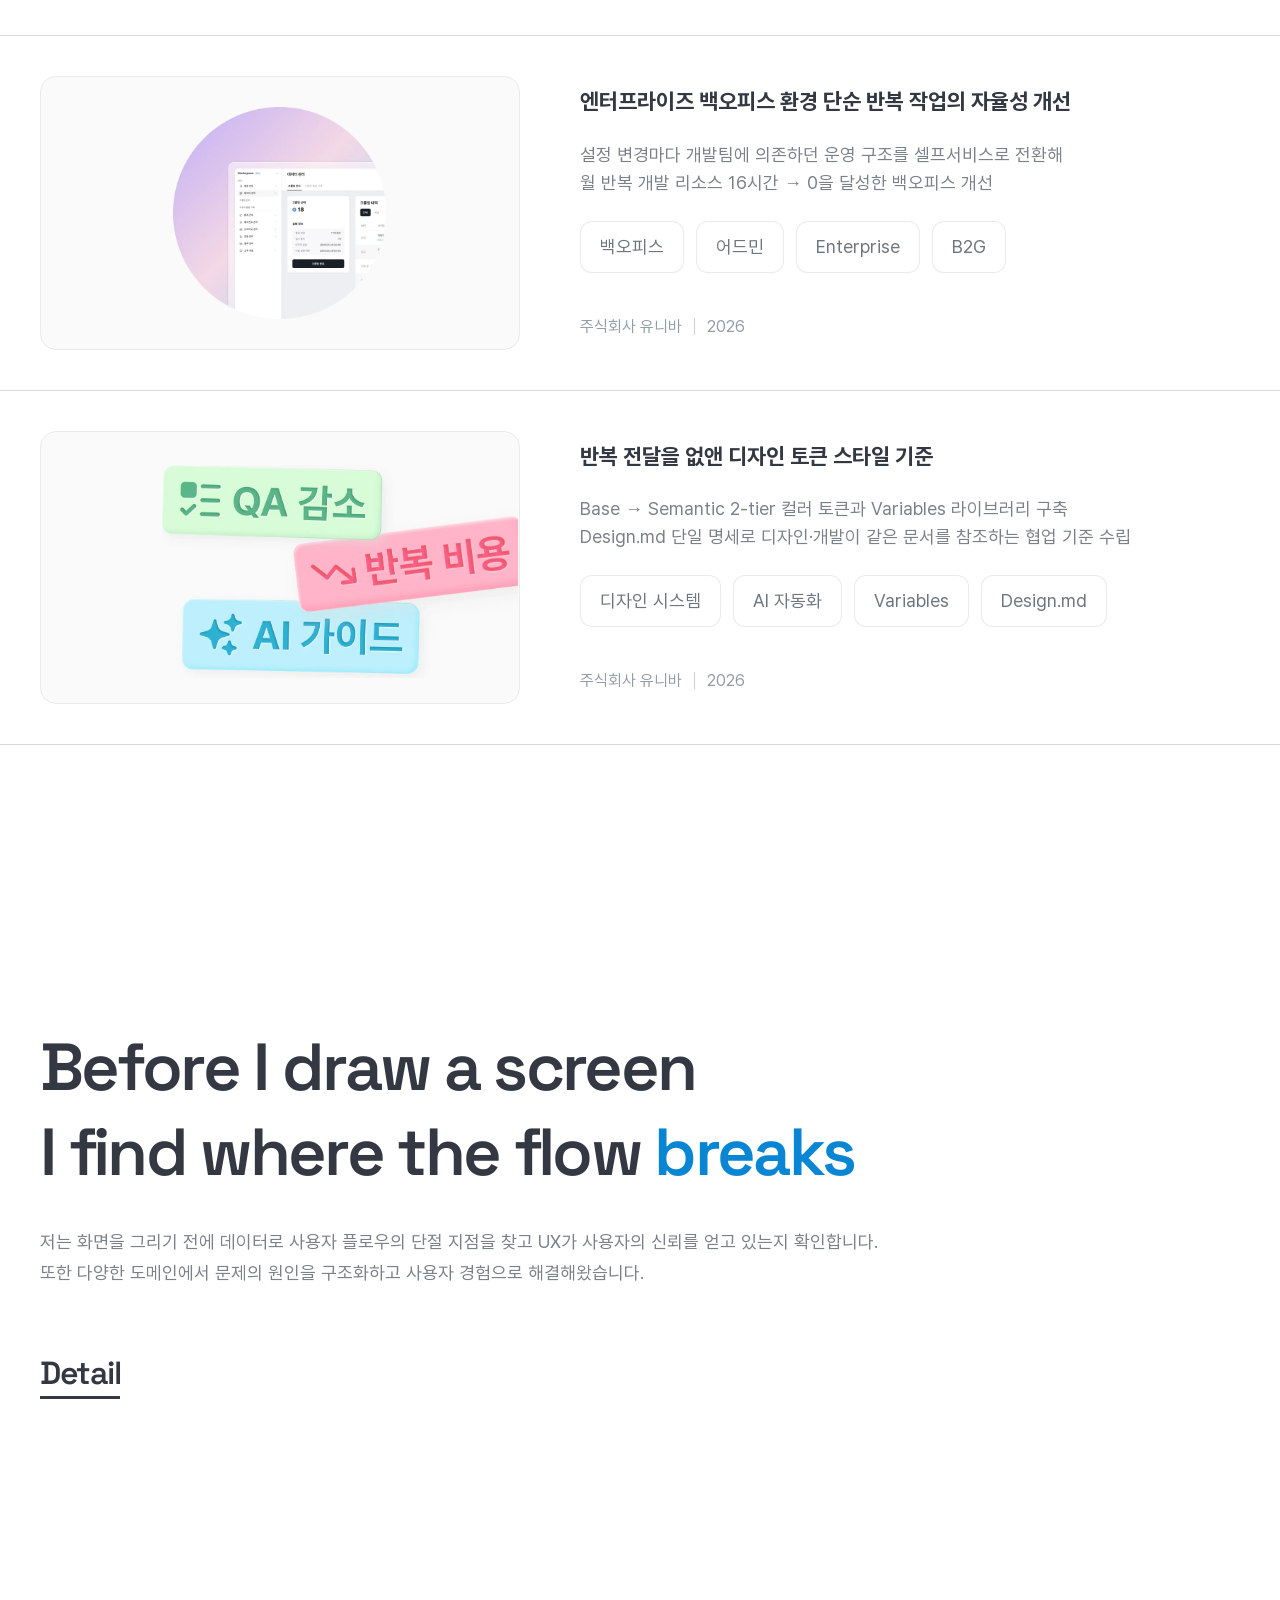
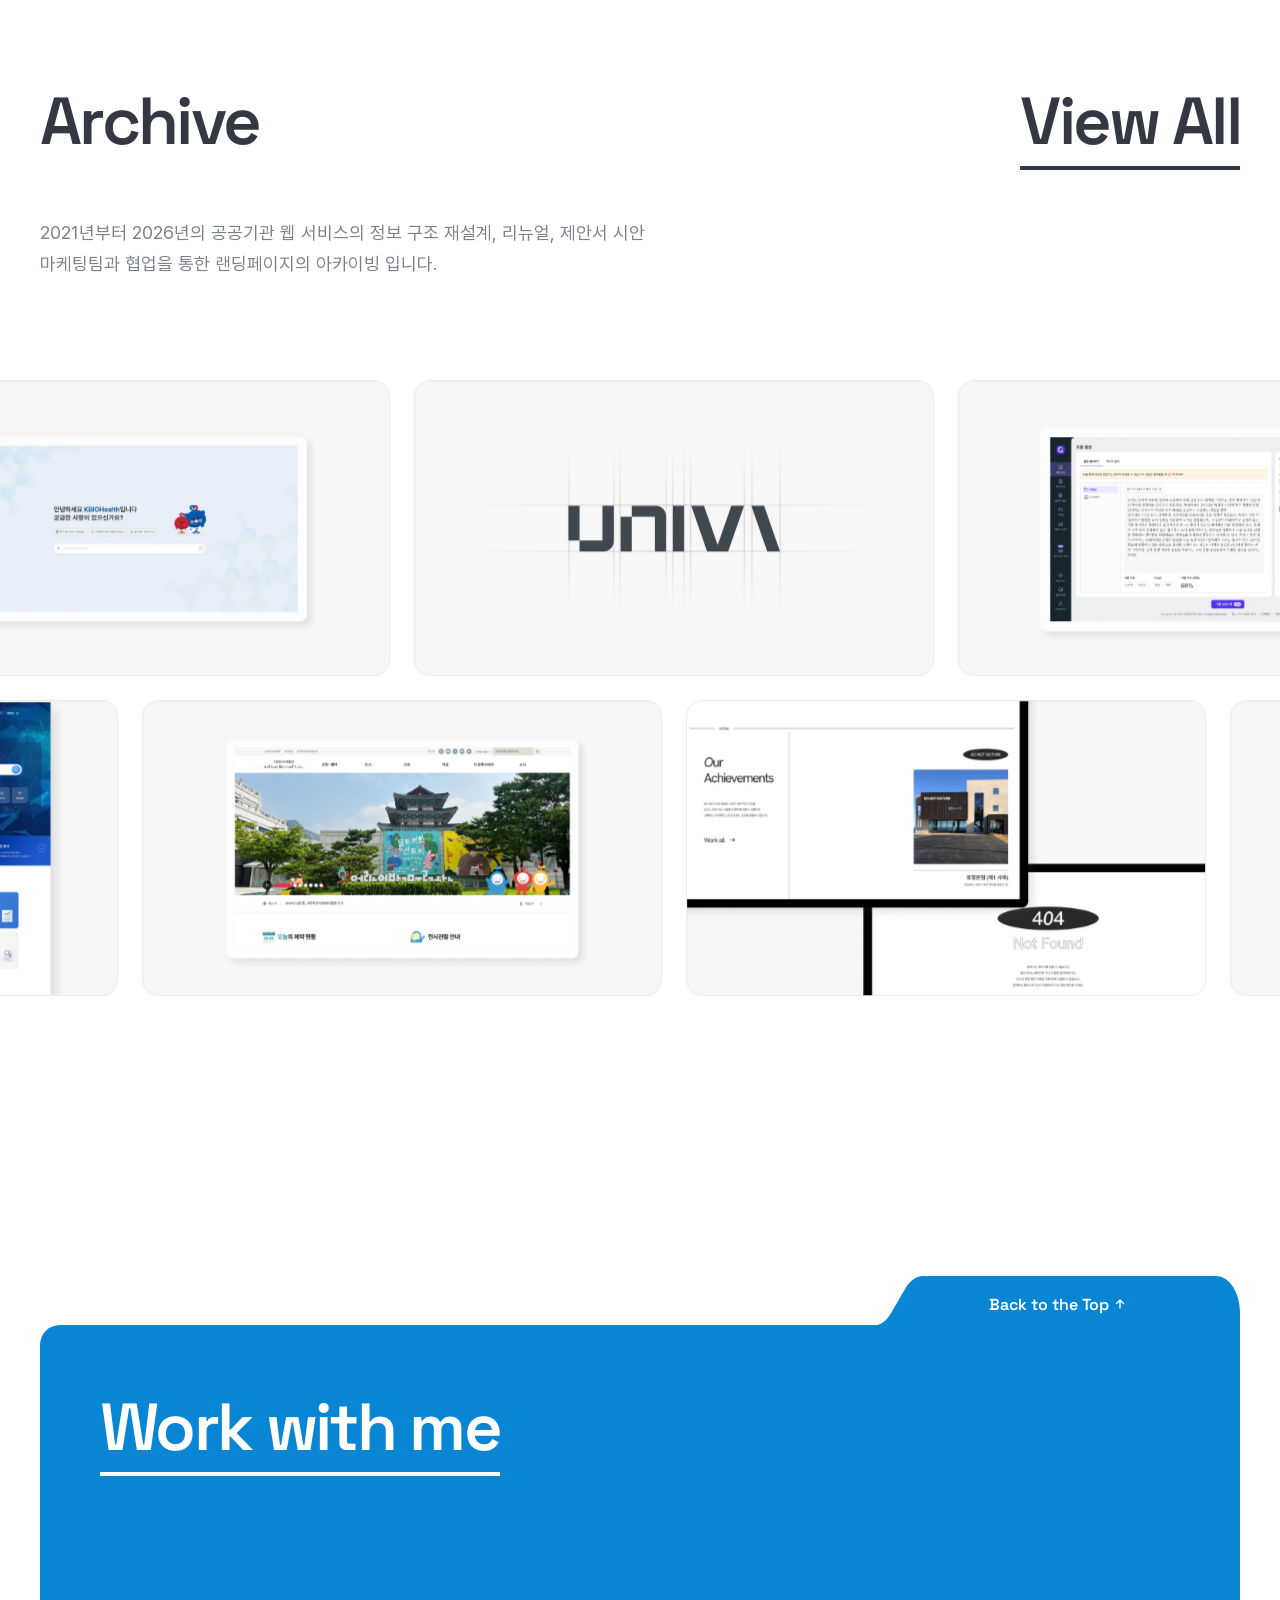
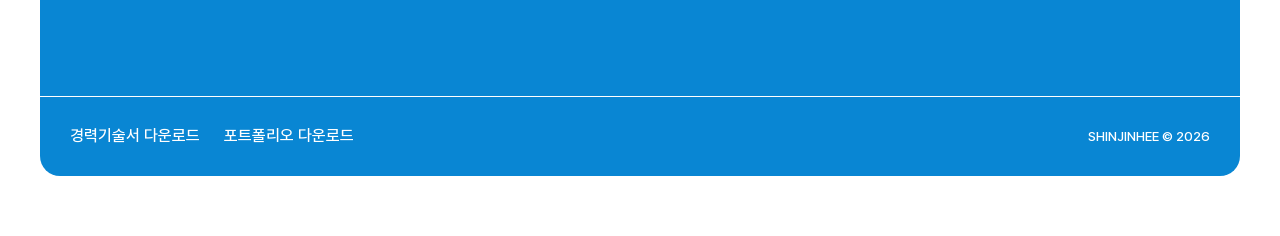
==== commit cc704199: "백오피스 3번 섹션이 문제 해결로 바뀌었다 — 다시 뽑고 탭을 옮긴다 시안에서 아이브로우가 문제 정의 → 문제 해결로 바뀌었다. 노드 159:33921 을 2배로 다시 뽑았다. 자" ====
--- a/index.html
+++ b/index.html
@@ -14,10 +14,10 @@
   <meta property="og:image" content="">
   <meta name="theme-color" content="#ffffff">
 
-  <link rel="stylesheet" href="./assets/css/reset.css?v=141">
-  <link rel="stylesheet" href="./assets/css/tokens.css?v=141">
-  <link rel="stylesheet" href="./assets/css/layout.css?v=141">
-  <link rel="stylesheet" href="./assets/css/components.css?v=141">
+  <link rel="stylesheet" href="./assets/css/reset.css?v=142">
+  <link rel="stylesheet" href="./assets/css/tokens.css?v=142">
+  <link rel="stylesheet" href="./assets/css/layout.css?v=142">
+  <link rel="stylesheet" href="./assets/css/components.css?v=142">
 </head>
 
 <body>
@@ -72,8 +72,8 @@
 
       <div class="work-list">
         <article class="work-item">
-          <div class="work-item__thumb"><picture><source srcset="./assets/img/work/work-ai.webp?v=141" type="image/webp"><img
-            class="work-item__shot" src="./assets/img/work/work-ai.png?v=141" alt="문서 특화 AI 에이전트 화면 목업"
+          <div class="work-item__thumb"><picture><source srcset="./assets/img/work/work-ai.webp?v=142" type="image/webp"><img
+            class="work-item__shot" src="./assets/img/work/work-ai.png?v=142" alt="문서 특화 AI 에이전트 화면 목업"
             loading="lazy" width="294" height="295" style="--x:27.704%;--y:10.938%;--w:43.556%;--h:76.953%"></picture></div>
           <div class="work-item__body">
             <div class="work-item__head">
@@ -96,8 +96,8 @@
         </article>
 
         <article class="work-item">
-          <div class="work-item__thumb"><picture><source srcset="./assets/img/work/work-kiosk.webp?v=141" type="image/webp"><img
-            class="work-item__shot" src="./assets/img/work/work-kiosk.png?v=141"
+          <div class="work-item__thumb"><picture><source srcset="./assets/img/work/work-kiosk.webp?v=142" type="image/webp"><img
+            class="work-item__shot" src="./assets/img/work/work-kiosk.png?v=142"
             alt="앤써니커피 키오스크 주문 화면 — 음성 모드 버튼과 추천 메뉴 목록"
             loading="lazy" width="298" height="300" style="--x:27.704%;--y:10.938%;--w:44.222%;--h:78.125%"></picture></div>
           <div class="work-item__body">
@@ -119,8 +119,8 @@
         </article>
 
         <article class="work-item">
-          <div class="work-item__thumb"><picture><source srcset="./assets/img/work/work-golf.webp?v=141" type="image/webp"><img
-            class="work-item__shot" src="./assets/img/work/work-golf.png?v=141" alt="그룹 예약·N/1 정산·1인당 총액 키워드 스티커"
+          <div class="work-item__thumb"><picture><source srcset="./assets/img/work/work-golf.webp?v=142" type="image/webp"><img
+            class="work-item__shot" src="./assets/img/work/work-golf.png?v=142" alt="그룹 예약·N/1 정산·1인당 총액 키워드 스티커"
             loading="lazy" width="523" height="322" style="--x:22.148%;--y:9.115%;--w:77.556%;--h:83.984%"></picture></div>
           <div class="work-item__body">
             <div class="work-item__head">
@@ -141,8 +141,8 @@
         </article>
 
         <article class="work-item">
-          <div class="work-item__thumb"><picture><source srcset="./assets/img/work/work-backoffice.webp?v=141" type="image/webp"><img
-            class="work-item__shot" src="./assets/img/work/work-backoffice.png?v=141" alt="백오피스 관리 화면 목업"
+          <div class="work-item__thumb"><picture><source srcset="./assets/img/work/work-backoffice.webp?v=142" type="image/webp"><img
+            class="work-item__shot" src="./assets/img/work/work-backoffice.png?v=142" alt="백오피스 관리 화면 목업"
             loading="lazy" width="300" height="300" style="--x:27.704%;--y:10.938%;--w:44.444%;--h:78.125%"></picture></div>
           <div class="work-item__body">
             <div class="work-item__head">
@@ -163,8 +163,8 @@
         </article>
 
         <article class="work-item">
-          <div class="work-item__thumb"><picture><source srcset="./assets/img/work/work-token.webp?v=141" type="image/webp"><img
-            class="work-item__shot" src="./assets/img/work/work-token.png?v=141" alt="QA 감소·반복 비용·AI 가이드 키워드 스티커"
+          <div class="work-item__thumb"><picture><source srcset="./assets/img/work/work-token.webp?v=142" type="image/webp"><img
+            class="work-item__shot" src="./assets/img/work/work-token.png?v=142" alt="QA 감소·반복 비용·AI 가이드 키워드 스티커"
             loading="lazy" width="502" height="301" style="--x:25.259%;--y:12.24%;--w:74.444%;--h:78.385%"></picture></div>
           <div class="work-item__body">
             <div class="work-item__head">
@@ -224,24 +224,24 @@
       <div class="marquee" data-marquee>
         <div class="marquee__row">
           <div class="marquee__track" data-marquee-track data-direction="left">
-            <figure class="marquee__card"><picture><source srcset="./assets/img/archive/archive-01.webp?v=141" type="image/webp"><img src="./assets/img/archive/archive-01.png?v=141" alt="" loading="lazy" width="950" height="513" style="--x:15.487%;--y:17.969%;--w:70.396%;--h:66.797%"></picture></figure>
-            <figure class="marquee__card"><img src="./assets/img/archive/archive-02.svg?v=141" alt="" loading="lazy" width="550" height="216" style="--x:9.263%;--y:21.932%;--w:81.476%;--h:56.135%"></figure>
-            <figure class="marquee__card"><picture><source srcset="./assets/img/archive/archive-03.webp?v=141" type="image/webp"><img src="./assets/img/archive/archive-03.png?v=141" alt="" loading="lazy" width="949" height="557" style="--x:15.71%;--y:15.495%;--w:70.322%;--h:72.526%"></picture></figure>
-            <figure class="marquee__card"><picture><source srcset="./assets/img/archive/archive-04.webp?v=141" type="image/webp"><img src="./assets/img/archive/archive-04.png?v=141" alt="" loading="lazy" width="989" height="641" style="--x:14.154%;--y:9.244%;--w:73.286%;--h:83.464%"></picture></figure>
-            <figure class="marquee__card"><picture><source srcset="./assets/img/archive/archive-05.webp?v=141" type="image/webp"><img src="./assets/img/archive/archive-05.png?v=141" alt="" loading="lazy" width="939" height="555" style="--x:15.932%;--y:15.104%;--w:69.581%;--h:72.266%"></picture></figure>
-            <figure class="marquee__card"><picture><source srcset="./assets/img/archive/archive-06.webp?v=141" type="image/webp"><img src="./assets/img/archive/archive-06.png?v=141" alt="" loading="lazy" width="1346" height="764"></picture></figure>
-            <figure class="marquee__card"><picture><source srcset="./assets/img/archive/archive-07.webp?v=141" type="image/webp"><img src="./assets/img/archive/archive-07.png?v=141" alt="" loading="lazy" width="944" height="598" style="--x:15.71%;--y:12.37%;--w:69.952%;--h:77.864%"></picture></figure>
+            <figure class="marquee__card"><picture><source srcset="./assets/img/archive/archive-01.webp?v=142" type="image/webp"><img src="./assets/img/archive/archive-01.png?v=142" alt="" loading="lazy" width="950" height="513" style="--x:15.487%;--y:17.969%;--w:70.396%;--h:66.797%"></picture></figure>
+            <figure class="marquee__card"><img src="./assets/img/archive/archive-02.svg?v=142" alt="" loading="lazy" width="550" height="216" style="--x:9.263%;--y:21.932%;--w:81.476%;--h:56.135%"></figure>
+            <figure class="marquee__card"><picture><source srcset="./assets/img/archive/archive-03.webp?v=142" type="image/webp"><img src="./assets/img/archive/archive-03.png?v=142" alt="" loading="lazy" width="949" height="557" style="--x:15.71%;--y:15.495%;--w:70.322%;--h:72.526%"></picture></figure>
+            <figure class="marquee__card"><picture><source srcset="./assets/img/archive/archive-04.webp?v=142" type="image/webp"><img src="./assets/img/archive/archive-04.png?v=142" alt="" loading="lazy" width="989" height="641" style="--x:14.154%;--y:9.244%;--w:73.286%;--h:83.464%"></picture></figure>
+            <figure class="marquee__card"><picture><source srcset="./assets/img/archive/archive-05.webp?v=142" type="image/webp"><img src="./assets/img/archive/archive-05.png?v=142" alt="" loading="lazy" width="939" height="555" style="--x:15.932%;--y:15.104%;--w:69.581%;--h:72.266%"></picture></figure>
+            <figure class="marquee__card"><picture><source srcset="./assets/img/archive/archive-06.webp?v=142" type="image/webp"><img src="./assets/img/archive/archive-06.png?v=142" alt="" loading="lazy" width="1346" height="764"></picture></figure>
+            <figure class="marquee__card"><picture><source srcset="./assets/img/archive/archive-07.webp?v=142" type="image/webp"><img src="./assets/img/archive/archive-07.png?v=142" alt="" loading="lazy" width="944" height="598" style="--x:15.71%;--y:12.37%;--w:69.952%;--h:77.864%"></picture></figure>
           </div>
         </div>
         <div class="marquee__row">
           <div class="marquee__track" data-marquee-track data-direction="right">
-            <figure class="marquee__card"><picture><source srcset="./assets/img/archive/archive-08.webp?v=141" type="image/webp"><img src="./assets/img/archive/archive-08.png?v=141" alt="" loading="lazy" width="945" height="599" style="--x:15.71%;--y:12.37%;--w:70.026%;--h:77.995%"></picture></figure>
-            <figure class="marquee__card"><picture><source srcset="./assets/img/archive/archive-09.webp?v=141" type="image/webp"><img src="./assets/img/archive/archive-09.png?v=141" alt="" loading="lazy" width="1346" height="764"></picture></figure>
-            <figure class="marquee__card"><picture><source srcset="./assets/img/archive/archive-10.webp?v=141" type="image/webp"><img src="./assets/img/archive/archive-10.png?v=141" alt="" loading="lazy" width="947" height="600" style="--x:15.71%;--y:12.24%;--w:70.175%;--h:78.125%"></picture></figure>
-            <figure class="marquee__card"><picture><source srcset="./assets/img/archive/archive-11.webp?v=141" type="image/webp"><img src="./assets/img/archive/archive-11.png?v=141" alt="" loading="lazy" width="947" height="600" style="--x:15.487%;--y:12.24%;--w:70.175%;--h:78.125%"></picture></figure>
-            <figure class="marquee__card"><picture><source srcset="./assets/img/archive/archive-12.webp?v=141" type="image/webp"><img src="./assets/img/archive/archive-12.png?v=141" alt="" loading="lazy" width="945" height="599" style="--x:15.71%;--y:12.37%;--w:70.026%;--h:77.995%"></picture></figure>
-            <figure class="marquee__card"><picture><source srcset="./assets/img/archive/archive-13.webp?v=141" type="image/webp"><img src="./assets/img/archive/archive-13.png?v=141" alt="" loading="lazy" width="946" height="562" style="--x:15.635%;--y:14.583%;--w:70.1%;--h:73.177%"></picture></figure>
-            <figure class="marquee__card"><picture><source srcset="./assets/img/archive/archive-14.webp?v=141" type="image/webp"><img src="./assets/img/archive/archive-14.png?v=141" alt="" loading="lazy" width="1036" height="764" style="--x:12.523%;--y:0.26%;--w:76.769%;--h:99.479%"></picture></figure>
+            <figure class="marquee__card"><picture><source srcset="./assets/img/archive/archive-08.webp?v=142" type="image/webp"><img src="./assets/img/archive/archive-08.png?v=142" alt="" loading="lazy" width="945" height="599" style="--x:15.71%;--y:12.37%;--w:70.026%;--h:77.995%"></picture></figure>
+            <figure class="marquee__card"><picture><source srcset="./assets/img/archive/archive-09.webp?v=142" type="image/webp"><img src="./assets/img/archive/archive-09.png?v=142" alt="" loading="lazy" width="1346" height="764"></picture></figure>
+            <figure class="marquee__card"><picture><source srcset="./assets/img/archive/archive-10.webp?v=142" type="image/webp"><img src="./assets/img/archive/archive-10.png?v=142" alt="" loading="lazy" width="947" height="600" style="--x:15.71%;--y:12.24%;--w:70.175%;--h:78.125%"></picture></figure>
+            <figure class="marquee__card"><picture><source srcset="./assets/img/archive/archive-11.webp?v=142" type="image/webp"><img src="./assets/img/archive/archive-11.png?v=142" alt="" loading="lazy" width="947" height="600" style="--x:15.487%;--y:12.24%;--w:70.175%;--h:78.125%"></picture></figure>
+            <figure class="marquee__card"><picture><source srcset="./assets/img/archive/archive-12.webp?v=142" type="image/webp"><img src="./assets/img/archive/archive-12.png?v=142" alt="" loading="lazy" width="945" height="599" style="--x:15.71%;--y:12.37%;--w:70.026%;--h:77.995%"></picture></figure>
+            <figure class="marquee__card"><picture><source srcset="./assets/img/archive/archive-13.webp?v=142" type="image/webp"><img src="./assets/img/archive/archive-13.png?v=142" alt="" loading="lazy" width="946" height="562" style="--x:15.635%;--y:14.583%;--w:70.1%;--h:73.177%"></picture></figure>
+            <figure class="marquee__card"><picture><source srcset="./assets/img/archive/archive-14.webp?v=142" type="image/webp"><img src="./assets/img/archive/archive-14.png?v=142" alt="" loading="lazy" width="1036" height="764" style="--x:12.523%;--y:0.26%;--w:76.769%;--h:99.479%"></picture></figure>
           </div>
         </div>
         <p class="sr-only">2021년부터 2026년까지의 작업 썸네일 14건. 전체 목록은 Archive 페이지에서 확인할 수 있습니다.</p>
@@ -285,7 +285,7 @@
   </footer>
 
   <script src="./assets/js/gsap.min.js"></script>
-  <script src="./assets/js/main.js?v=141"></script>
+  <script src="./assets/js/main.js?v=142"></script>
 </body>
 
 </html>
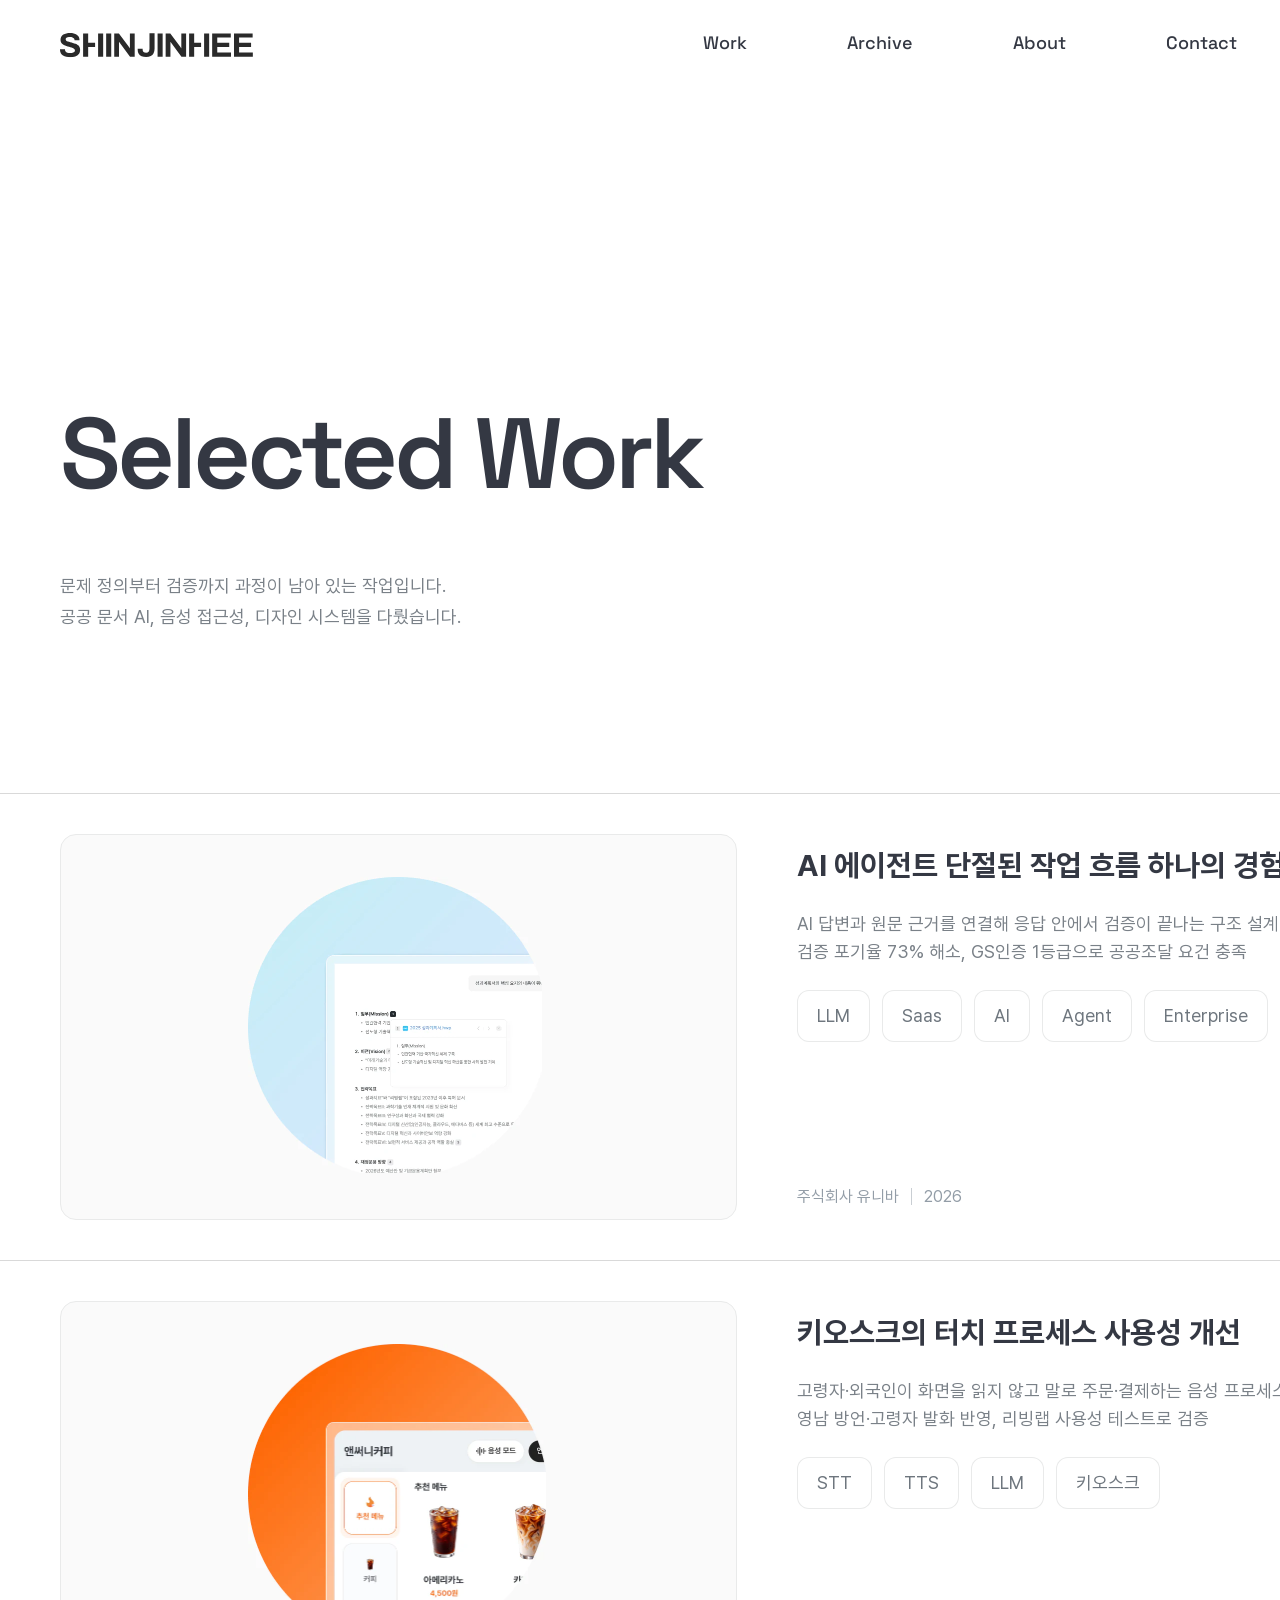
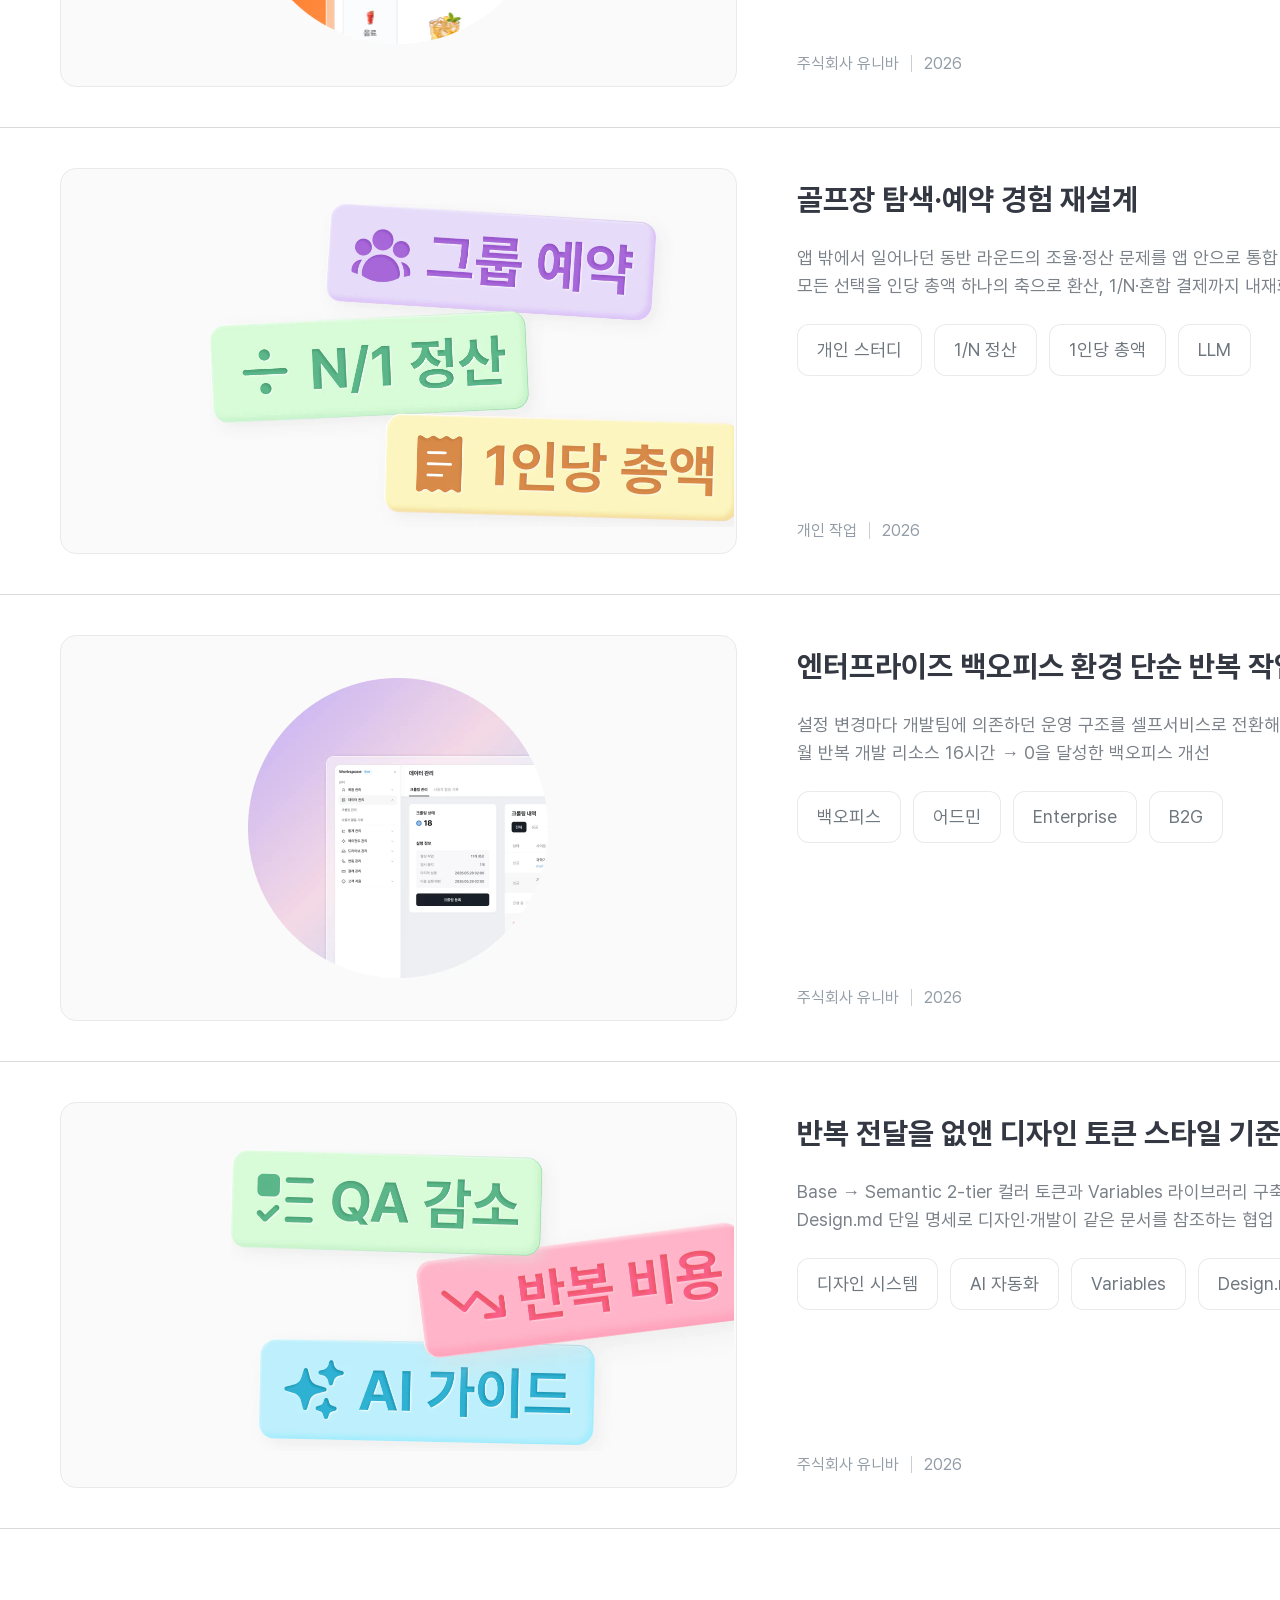
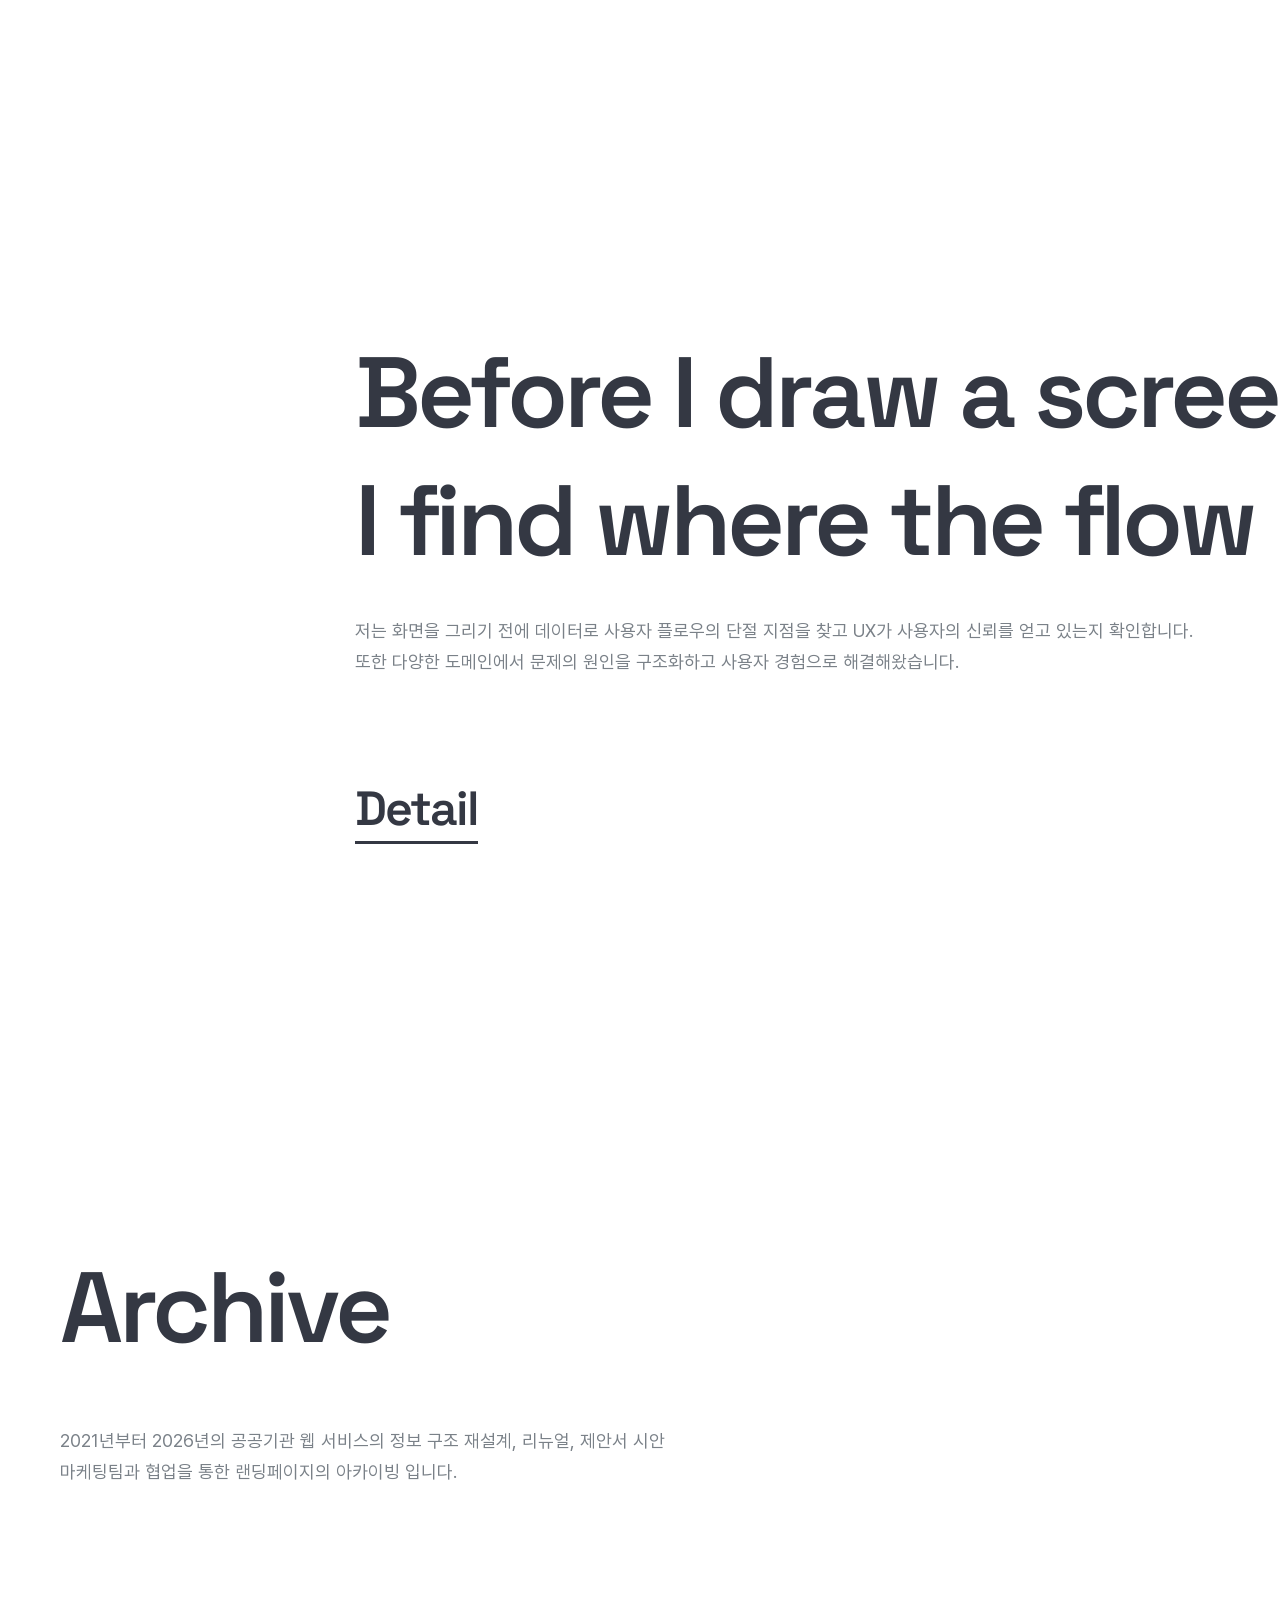
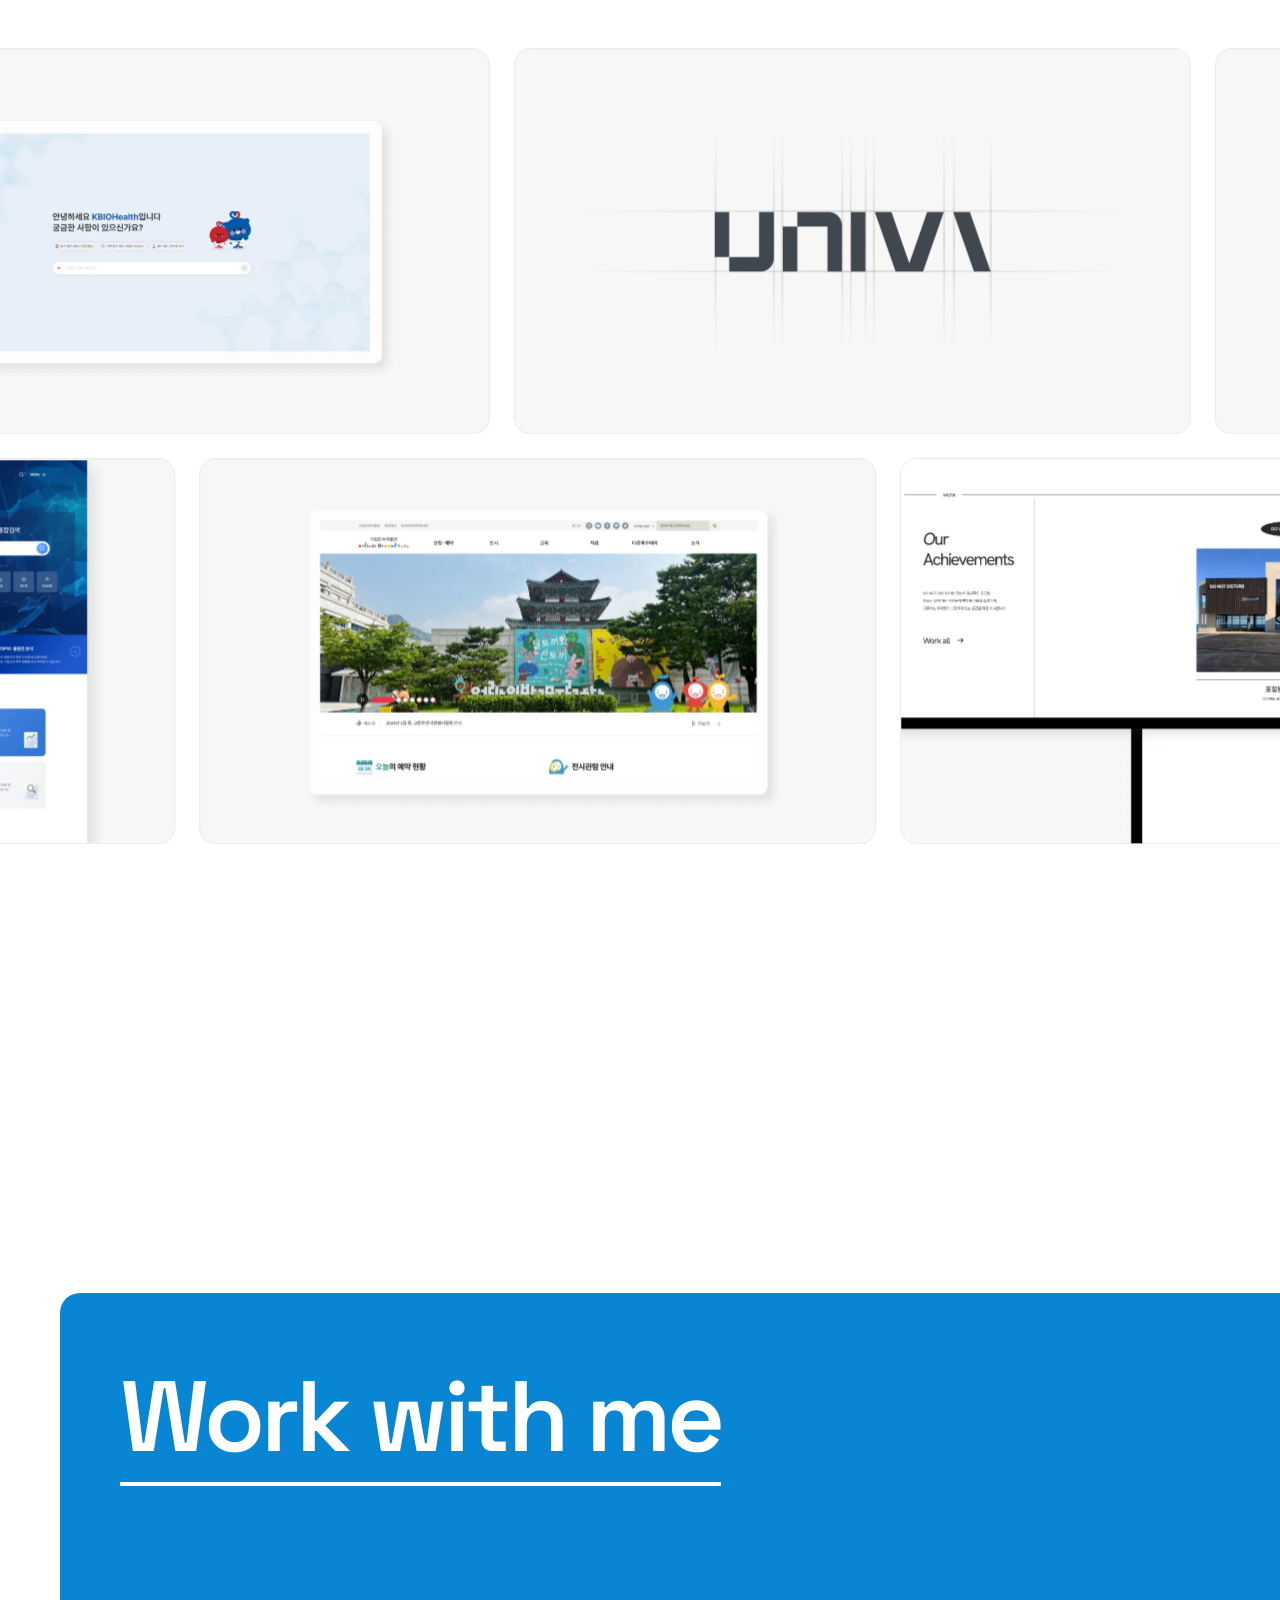
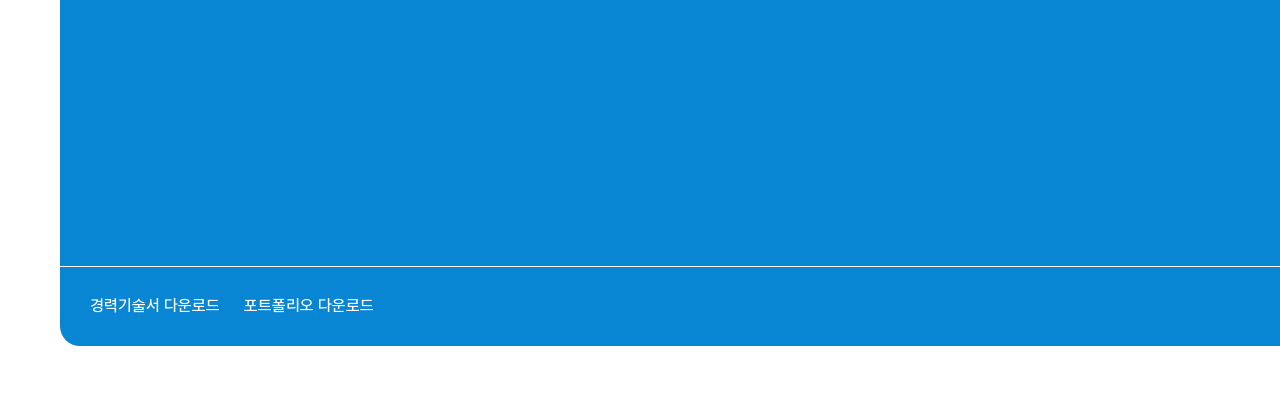
==== commit 361d0c17: "반응형을 걷어내고 1920 고정 폭으로 간다   · 9개 HTML 의 viewport 를 width=1920 으로   · html, body 에 min-width: 1920px —" ====
--- a/index.html
+++ b/index.html
@@ -3,7 +3,7 @@
 
 <head>
   <meta charset="utf-8">
-  <meta name="viewport" content="width=device-width, initial-scale=1">
+  <meta name="viewport" content="width=1920">
   <title>신진희 포트폴리오</title>
   <meta name="description" content="문제 정의부터 검증까지 과정이 남아 있는 작업. 공공 문서 AI, 음성 접근성, 디자인 시스템.">
 
@@ -14,10 +14,10 @@
   <meta property="og:image" content="">
   <meta name="theme-color" content="#ffffff">
 
-  <link rel="stylesheet" href="./assets/css/reset.css?v=142">
-  <link rel="stylesheet" href="./assets/css/tokens.css?v=142">
-  <link rel="stylesheet" href="./assets/css/layout.css?v=142">
-  <link rel="stylesheet" href="./assets/css/components.css?v=142">
+  <link rel="stylesheet" href="./assets/css/reset.css?v=144">
+  <link rel="stylesheet" href="./assets/css/tokens.css?v=144">
+  <link rel="stylesheet" href="./assets/css/layout.css?v=144">
+  <link rel="stylesheet" href="./assets/css/components.css?v=144">
 </head>
 
 <body>
@@ -72,8 +72,8 @@
 
       <div class="work-list">
         <article class="work-item">
-          <div class="work-item__thumb"><picture><source srcset="./assets/img/work/work-ai.webp?v=142" type="image/webp"><img
-            class="work-item__shot" src="./assets/img/work/work-ai.png?v=142" alt="문서 특화 AI 에이전트 화면 목업"
+          <div class="work-item__thumb"><picture><source srcset="./assets/img/work/work-ai.webp?v=144" type="image/webp"><img
+            class="work-item__shot" src="./assets/img/work/work-ai.png?v=144" alt="문서 특화 AI 에이전트 화면 목업"
             loading="lazy" width="294" height="295" style="--x:27.704%;--y:10.938%;--w:43.556%;--h:76.953%"></picture></div>
           <div class="work-item__body">
             <div class="work-item__head">
@@ -96,8 +96,8 @@
         </article>
 
         <article class="work-item">
-          <div class="work-item__thumb"><picture><source srcset="./assets/img/work/work-kiosk.webp?v=142" type="image/webp"><img
-            class="work-item__shot" src="./assets/img/work/work-kiosk.png?v=142"
+          <div class="work-item__thumb"><picture><source srcset="./assets/img/work/work-kiosk.webp?v=144" type="image/webp"><img
+            class="work-item__shot" src="./assets/img/work/work-kiosk.png?v=144"
             alt="앤써니커피 키오스크 주문 화면 — 음성 모드 버튼과 추천 메뉴 목록"
             loading="lazy" width="298" height="300" style="--x:27.704%;--y:10.938%;--w:44.222%;--h:78.125%"></picture></div>
           <div class="work-item__body">
@@ -119,8 +119,8 @@
         </article>
 
         <article class="work-item">
-          <div class="work-item__thumb"><picture><source srcset="./assets/img/work/work-golf.webp?v=142" type="image/webp"><img
-            class="work-item__shot" src="./assets/img/work/work-golf.png?v=142" alt="그룹 예약·N/1 정산·1인당 총액 키워드 스티커"
+          <div class="work-item__thumb"><picture><source srcset="./assets/img/work/work-golf.webp?v=144" type="image/webp"><img
+            class="work-item__shot" src="./assets/img/work/work-golf.png?v=144" alt="그룹 예약·N/1 정산·1인당 총액 키워드 스티커"
             loading="lazy" width="523" height="322" style="--x:22.148%;--y:9.115%;--w:77.556%;--h:83.984%"></picture></div>
           <div class="work-item__body">
             <div class="work-item__head">
@@ -141,8 +141,8 @@
         </article>
 
         <article class="work-item">
-          <div class="work-item__thumb"><picture><source srcset="./assets/img/work/work-backoffice.webp?v=142" type="image/webp"><img
-            class="work-item__shot" src="./assets/img/work/work-backoffice.png?v=142" alt="백오피스 관리 화면 목업"
+          <div class="work-item__thumb"><picture><source srcset="./assets/img/work/work-backoffice.webp?v=144" type="image/webp"><img
+            class="work-item__shot" src="./assets/img/work/work-backoffice.png?v=144" alt="백오피스 관리 화면 목업"
             loading="lazy" width="300" height="300" style="--x:27.704%;--y:10.938%;--w:44.444%;--h:78.125%"></picture></div>
           <div class="work-item__body">
             <div class="work-item__head">
@@ -163,8 +163,8 @@
         </article>
 
         <article class="work-item">
-          <div class="work-item__thumb"><picture><source srcset="./assets/img/work/work-token.webp?v=142" type="image/webp"><img
-            class="work-item__shot" src="./assets/img/work/work-token.png?v=142" alt="QA 감소·반복 비용·AI 가이드 키워드 스티커"
+          <div class="work-item__thumb"><picture><source srcset="./assets/img/work/work-token.webp?v=144" type="image/webp"><img
+            class="work-item__shot" src="./assets/img/work/work-token.png?v=144" alt="QA 감소·반복 비용·AI 가이드 키워드 스티커"
             loading="lazy" width="502" height="301" style="--x:25.259%;--y:12.24%;--w:74.444%;--h:78.385%"></picture></div>
           <div class="work-item__body">
             <div class="work-item__head">
@@ -224,24 +224,24 @@
       <div class="marquee" data-marquee>
         <div class="marquee__row">
           <div class="marquee__track" data-marquee-track data-direction="left">
-            <figure class="marquee__card"><picture><source srcset="./assets/img/archive/archive-01.webp?v=142" type="image/webp"><img src="./assets/img/archive/archive-01.png?v=142" alt="" loading="lazy" width="950" height="513" style="--x:15.487%;--y:17.969%;--w:70.396%;--h:66.797%"></picture></figure>
-            <figure class="marquee__card"><img src="./assets/img/archive/archive-02.svg?v=142" alt="" loading="lazy" width="550" height="216" style="--x:9.263%;--y:21.932%;--w:81.476%;--h:56.135%"></figure>
-            <figure class="marquee__card"><picture><source srcset="./assets/img/archive/archive-03.webp?v=142" type="image/webp"><img src="./assets/img/archive/archive-03.png?v=142" alt="" loading="lazy" width="949" height="557" style="--x:15.71%;--y:15.495%;--w:70.322%;--h:72.526%"></picture></figure>
-            <figure class="marquee__card"><picture><source srcset="./assets/img/archive/archive-04.webp?v=142" type="image/webp"><img src="./assets/img/archive/archive-04.png?v=142" alt="" loading="lazy" width="989" height="641" style="--x:14.154%;--y:9.244%;--w:73.286%;--h:83.464%"></picture></figure>
-            <figure class="marquee__card"><picture><source srcset="./assets/img/archive/archive-05.webp?v=142" type="image/webp"><img src="./assets/img/archive/archive-05.png?v=142" alt="" loading="lazy" width="939" height="555" style="--x:15.932%;--y:15.104%;--w:69.581%;--h:72.266%"></picture></figure>
-            <figure class="marquee__card"><picture><source srcset="./assets/img/archive/archive-06.webp?v=142" type="image/webp"><img src="./assets/img/archive/archive-06.png?v=142" alt="" loading="lazy" width="1346" height="764"></picture></figure>
-            <figure class="marquee__card"><picture><source srcset="./assets/img/archive/archive-07.webp?v=142" type="image/webp"><img src="./assets/img/archive/archive-07.png?v=142" alt="" loading="lazy" width="944" height="598" style="--x:15.71%;--y:12.37%;--w:69.952%;--h:77.864%"></picture></figure>
+            <figure class="marquee__card"><picture><source srcset="./assets/img/archive/archive-01.webp?v=144" type="image/webp"><img src="./assets/img/archive/archive-01.png?v=144" alt="" loading="lazy" width="950" height="513" style="--x:15.487%;--y:17.969%;--w:70.396%;--h:66.797%"></picture></figure>
+            <figure class="marquee__card"><img src="./assets/img/archive/archive-02.svg?v=144" alt="" loading="lazy" width="550" height="216" style="--x:9.263%;--y:21.932%;--w:81.476%;--h:56.135%"></figure>
+            <figure class="marquee__card"><picture><source srcset="./assets/img/archive/archive-03.webp?v=144" type="image/webp"><img src="./assets/img/archive/archive-03.png?v=144" alt="" loading="lazy" width="949" height="557" style="--x:15.71%;--y:15.495%;--w:70.322%;--h:72.526%"></picture></figure>
+            <figure class="marquee__card"><picture><source srcset="./assets/img/archive/archive-04.webp?v=144" type="image/webp"><img src="./assets/img/archive/archive-04.png?v=144" alt="" loading="lazy" width="989" height="641" style="--x:14.154%;--y:9.244%;--w:73.286%;--h:83.464%"></picture></figure>
+            <figure class="marquee__card"><picture><source srcset="./assets/img/archive/archive-05.webp?v=144" type="image/webp"><img src="./assets/img/archive/archive-05.png?v=144" alt="" loading="lazy" width="939" height="555" style="--x:15.932%;--y:15.104%;--w:69.581%;--h:72.266%"></picture></figure>
+            <figure class="marquee__card"><picture><source srcset="./assets/img/archive/archive-06.webp?v=144" type="image/webp"><img src="./assets/img/archive/archive-06.png?v=144" alt="" loading="lazy" width="1346" height="764"></picture></figure>
+            <figure class="marquee__card"><picture><source srcset="./assets/img/archive/archive-07.webp?v=144" type="image/webp"><img src="./assets/img/archive/archive-07.png?v=144" alt="" loading="lazy" width="944" height="598" style="--x:15.71%;--y:12.37%;--w:69.952%;--h:77.864%"></picture></figure>
           </div>
         </div>
         <div class="marquee__row">
           <div class="marquee__track" data-marquee-track data-direction="right">
-            <figure class="marquee__card"><picture><source srcset="./assets/img/archive/archive-08.webp?v=142" type="image/webp"><img src="./assets/img/archive/archive-08.png?v=142" alt="" loading="lazy" width="945" height="599" style="--x:15.71%;--y:12.37%;--w:70.026%;--h:77.995%"></picture></figure>
-            <figure class="marquee__card"><picture><source srcset="./assets/img/archive/archive-09.webp?v=142" type="image/webp"><img src="./assets/img/archive/archive-09.png?v=142" alt="" loading="lazy" width="1346" height="764"></picture></figure>
-            <figure class="marquee__card"><picture><source srcset="./assets/img/archive/archive-10.webp?v=142" type="image/webp"><img src="./assets/img/archive/archive-10.png?v=142" alt="" loading="lazy" width="947" height="600" style="--x:15.71%;--y:12.24%;--w:70.175%;--h:78.125%"></picture></figure>
-            <figure class="marquee__card"><picture><source srcset="./assets/img/archive/archive-11.webp?v=142" type="image/webp"><img src="./assets/img/archive/archive-11.png?v=142" alt="" loading="lazy" width="947" height="600" style="--x:15.487%;--y:12.24%;--w:70.175%;--h:78.125%"></picture></figure>
-            <figure class="marquee__card"><picture><source srcset="./assets/img/archive/archive-12.webp?v=142" type="image/webp"><img src="./assets/img/archive/archive-12.png?v=142" alt="" loading="lazy" width="945" height="599" style="--x:15.71%;--y:12.37%;--w:70.026%;--h:77.995%"></picture></figure>
-            <figure class="marquee__card"><picture><source srcset="./assets/img/archive/archive-13.webp?v=142" type="image/webp"><img src="./assets/img/archive/archive-13.png?v=142" alt="" loading="lazy" width="946" height="562" style="--x:15.635%;--y:14.583%;--w:70.1%;--h:73.177%"></picture></figure>
-            <figure class="marquee__card"><picture><source srcset="./assets/img/archive/archive-14.webp?v=142" type="image/webp"><img src="./assets/img/archive/archive-14.png?v=142" alt="" loading="lazy" width="1036" height="764" style="--x:12.523%;--y:0.26%;--w:76.769%;--h:99.479%"></picture></figure>
+            <figure class="marquee__card"><picture><source srcset="./assets/img/archive/archive-08.webp?v=144" type="image/webp"><img src="./assets/img/archive/archive-08.png?v=144" alt="" loading="lazy" width="945" height="599" style="--x:15.71%;--y:12.37%;--w:70.026%;--h:77.995%"></picture></figure>
+            <figure class="marquee__card"><picture><source srcset="./assets/img/archive/archive-09.webp?v=144" type="image/webp"><img src="./assets/img/archive/archive-09.png?v=144" alt="" loading="lazy" width="1346" height="764"></picture></figure>
+            <figure class="marquee__card"><picture><source srcset="./assets/img/archive/archive-10.webp?v=144" type="image/webp"><img src="./assets/img/archive/archive-10.png?v=144" alt="" loading="lazy" width="947" height="600" style="--x:15.71%;--y:12.24%;--w:70.175%;--h:78.125%"></picture></figure>
+            <figure class="marquee__card"><picture><source srcset="./assets/img/archive/archive-11.webp?v=144" type="image/webp"><img src="./assets/img/archive/archive-11.png?v=144" alt="" loading="lazy" width="947" height="600" style="--x:15.487%;--y:12.24%;--w:70.175%;--h:78.125%"></picture></figure>
+            <figure class="marquee__card"><picture><source srcset="./assets/img/archive/archive-12.webp?v=144" type="image/webp"><img src="./assets/img/archive/archive-12.png?v=144" alt="" loading="lazy" width="945" height="599" style="--x:15.71%;--y:12.37%;--w:70.026%;--h:77.995%"></picture></figure>
+            <figure class="marquee__card"><picture><source srcset="./assets/img/archive/archive-13.webp?v=144" type="image/webp"><img src="./assets/img/archive/archive-13.png?v=144" alt="" loading="lazy" width="946" height="562" style="--x:15.635%;--y:14.583%;--w:70.1%;--h:73.177%"></picture></figure>
+            <figure class="marquee__card"><picture><source srcset="./assets/img/archive/archive-14.webp?v=144" type="image/webp"><img src="./assets/img/archive/archive-14.png?v=144" alt="" loading="lazy" width="1036" height="764" style="--x:12.523%;--y:0.26%;--w:76.769%;--h:99.479%"></picture></figure>
           </div>
         </div>
         <p class="sr-only">2021년부터 2026년까지의 작업 썸네일 14건. 전체 목록은 Archive 페이지에서 확인할 수 있습니다.</p>
@@ -285,7 +285,7 @@
   </footer>
 
   <script src="./assets/js/gsap.min.js"></script>
-  <script src="./assets/js/main.js?v=142"></script>
+  <script src="./assets/js/main.js?v=144"></script>
 </body>
 
 </html>
--- a/assets/css/tokens.css
+++ b/assets/css/tokens.css
@@ -80,13 +80,13 @@
   --font-kr: "Pretendard", -apple-system, BlinkMacSystemFont, sans-serif;
   --font-en: "Space Grotesk", var(--font-kr);
 
-  /* ---------- 타이포 스케일 ----------
+  /* ---------- 타이포 스케일 — 1920 고정 폭에서 계산한 값 ----------
      1920px 기준 실측값 → 하한은 1024px 기준 축소값 */
-  --fs-display: clamp(48px, 5.2vw, 100px);  /* Selected Work / Archive / Work with me */
-  --fs-h1:      clamp(32px, 2.5vw, 48px);   /* Detail 등 중형 영문 헤딩 */
-  --fs-h2:      clamp(24px, 2.1vw, 40px);
-  --fs-h3:      clamp(22px, 1.6vw, 30px);   /* 프로젝트 제목 */
-  --fs-lead:    clamp(18px, 1.25vw, 24px);
+  --fs-display: 99.84px;  /* Selected Work / Archive / Work with me */
+  --fs-h1:      48px;   /* Detail 등 중형 영문 헤딩 */
+  --fs-h2:      40px;
+  --fs-h3:      30px;   /* 프로젝트 제목 */
+  --fs-lead:    24px;
   --fs-body:    18px;
   --fs-meta:    16px;                        /* 회사명 · 연도 */
   --fs-caption: 15px;
@@ -130,29 +130,4 @@
   --dur-base:  220ms;
 }
 
-@media (max-width: 1439px) {
-  :root {
-    --pad-x: 40px;
-    --space-section: 140px;
-    --space-first: 180px;
-    --space-6: 100px;
-  }
-}
-@media (max-width: 1023px) {
-  :root {
-    --space-section: 100px;
-    --space-first: 120px;
-    --space-6: 72px;
-    --space-5: 40px;
-  }
-}
-@media (max-width: 767px) {
-  :root {
-    --pad-x: 20px;
-    --space-section: 72px;
-    --space-first: 88px;
-    --space-6: 48px;
-    --space-5: 24px;
-    --fs-body: 16px;
-  }
-}
+
--- a/assets/css/layout.css
+++ b/assets/css/layout.css
@@ -275,65 +275,5 @@
 /* ===========================================================
    반응형 — docs/01 §10
    =========================================================== */
-@media (max-width: 1439px) {
-  .gnb { gap: var(--space-5); }
-  .site-footer__title { margin-bottom: 220px; }
-}
-
-@media (max-width: 1023px) {
-  /* 로고 193 + GNB + 버튼 173 이 한 줄에 안 들어간다.
-     1024 미만은 햄버거로 전환한다. */
-  .nav-toggle { display: flex; }
-  .gnb {
-    position: absolute;
-    top: 100%;
-    left: 0;
-    width: 100%;
-    flex-direction: column;
-    gap: 0;
-    background: var(--white);
-    border-top: 1px solid var(--line);
-    box-shadow: 0 12px 24px rgb(0 0 0 / 6%);
-    display: none;
-  }
-  .gnb.is-open { display: flex; }
-  .gnb a {
-    padding: 16px var(--pad-x);
-    border-bottom: 1px solid var(--line);
-  }
-  .gnb a:hover,
-  .gnb a[aria-current] { border-bottom-color: var(--line); }
-  .site-header .btn { display: none; }
-
-  .section-head { gap: var(--space-3); }
-  .site-footer__box { padding-top: 40px; }
-  .site-footer__title { padding-inline: 40px; margin-bottom: 140px; }
-  .site-footer__bottom { padding-inline: 24px; }
-  /* 겹침은 탭 높이의 13.49% (필렛 비율) 로 유지 */
-  .site-footer { --to-top-h: 44px; --to-top-overlap: 6px; }
-  .to-top { width: 260px; }
-}
-
-@media (max-width: 767px) {
-  .site-header__inner { height: 64px; }
-  .site-header__logo svg,
-  .site-header__logo img { width: 140px; }
-
-  .section-head__row {
-    flex-direction: column;
-    align-items: flex-start;
-    gap: var(--space-2);
-  }
-
-  .site-footer__box { padding-top: 28px; border-radius: 16px 0 16px 16px; }
-  .site-footer__title { padding-inline: 20px; margin-bottom: 80px; }
-  .site-footer__bottom {
-    padding-inline: 20px;
-    flex-direction: column;
-    align-items: flex-start;
-    gap: var(--space-2);
-  }
-  .site-footer { --to-top-h: 36px; --to-top-overlap: 5px; }
-  .to-top { width: 200px; }
-  .to-top__label { font-size: 13px; }
-}
+
+
--- a/assets/css/components.css
+++ b/assets/css/components.css
@@ -668,19 +668,6 @@
 
 body.is-modal-open { overflow: hidden; }
 
-@media (max-width: 1023px) {
-  .modal__dialog {
-    grid-template-columns: 1fr;
-    grid-template-rows: auto 1fr;
-    width: min(641px, 100%);
-  }
-  .modal__visual { aspect-ratio: 641 / 580; }
-}
-@media (max-width: 767px) {
-  .modal { padding: var(--space-2); }
-  .modal__panel { padding: var(--space-3); }
-  .modal__close { top: 14px; right: 14px; }
-}
 
 /* ===========================================================
    케이스 페이지용 — 설계서 §4-2 / §4-4 / §4-5
@@ -744,72 +731,7 @@
 /* ===========================================================
    반응형
    =========================================================== */
-@media (max-width: 1439px) {
-  .work-item { grid-template-columns: 40% 1fr; }
-  .statement { gap: 64px; }
-  .marquee__card { width: 520px; height: 296px; }
-}
-
-@media (max-width: 1279px) {
-  .about-grid { gap: var(--space-5); }
-  .card-grid { grid-template-columns: repeat(3, 1fr); gap: var(--space-4); }
-}
-
-@media (max-width: 1023px) {
-  .work-item {
-    grid-template-columns: 1fr;
-    gap: var(--space-3);
-    /* 썸네일이 테두리 있는 카드라 화면 끝에 붙으면 어색하다 —
-       구분선은 컨테이너 밖(.work-list)이 그리므로 좌우 여백은 유지한다 */
-  }
-  .work-item__body { padding-block: 0; gap: var(--space-4); }
-  .count-badge { font-size: 40px; padding: 12px calc(32px + 0.02em); }
-  .statement { max-width: none; gap: var(--space-5); }
-  .marquee__card { width: 420px; height: 239px; }
-  .metabar { grid-template-columns: repeat(2, 1fr); }
-  .compare { grid-template-columns: 1fr; }
-
-  /* 좌우 2단 → 1단, sticky 해제 */
-  .about-grid {
-    grid-template-columns: 1fr;
-    gap: var(--space-5);
-    padding-bottom: var(--space-5);
-  }
-  .profile {
-    position: static;
-    padding-block: var(--space-5) 0;
-    max-width: 366px;
-  }
-  .info-list { padding-top: 0; gap: var(--space-5); }
-
-  /* 표는 가로 스크롤로 흘린다 */
-  .record-scroll { overflow-x: auto; }
-  .record-table { min-width: 720px; }
-
-  .card-grid { grid-template-columns: repeat(2, 1fr); gap: var(--space-4); }
-}
-
-@media (max-width: 767px) {
-  .link-display { border-bottom-width: 3px; }
-  .work-item__title { font-size: 20px; }
-  .marquee__card { width: 280px; height: 160px; }
-  .metabar { grid-template-columns: 1fr; }
-  .metric__value { font-size: 44px; }
-
-  .year-tabs { top: 64px; }
-  .year-group { scroll-margin-top: 144px; }   /* 헤더 64 + 탭 81 − 1 (겹침) */
-  .card-grid { grid-template-columns: 1fr; gap: var(--space-5); }
-  .year-group__label { margin-bottom: var(--space-4); }
-
-  .about-grid { padding-inline: var(--pad-x); }
-  .def-row { flex-direction: column; gap: 2px; }
-  .def-row__term { width: auto; }
-  .chip { font-size: 16px; padding: 8px 16px; }
-  .chip--tag { height: 40px; }
-  /* 배지가 48px 제목 옆에서 138×111 이면 좁은 화면을 넘친다 */
-  .count-badge { font-size: 28px; padding: 8px calc(20px + 0.02em); }
-  .work-item__tags { gap: 8px; }
-}
+
 
 /* 상세 페이지가 있는 항목만 제목이 링크가 된다 */
 .work-item__title a { border-bottom: 1px solid transparent; transition: border-color var(--dur-fast) var(--ease); }
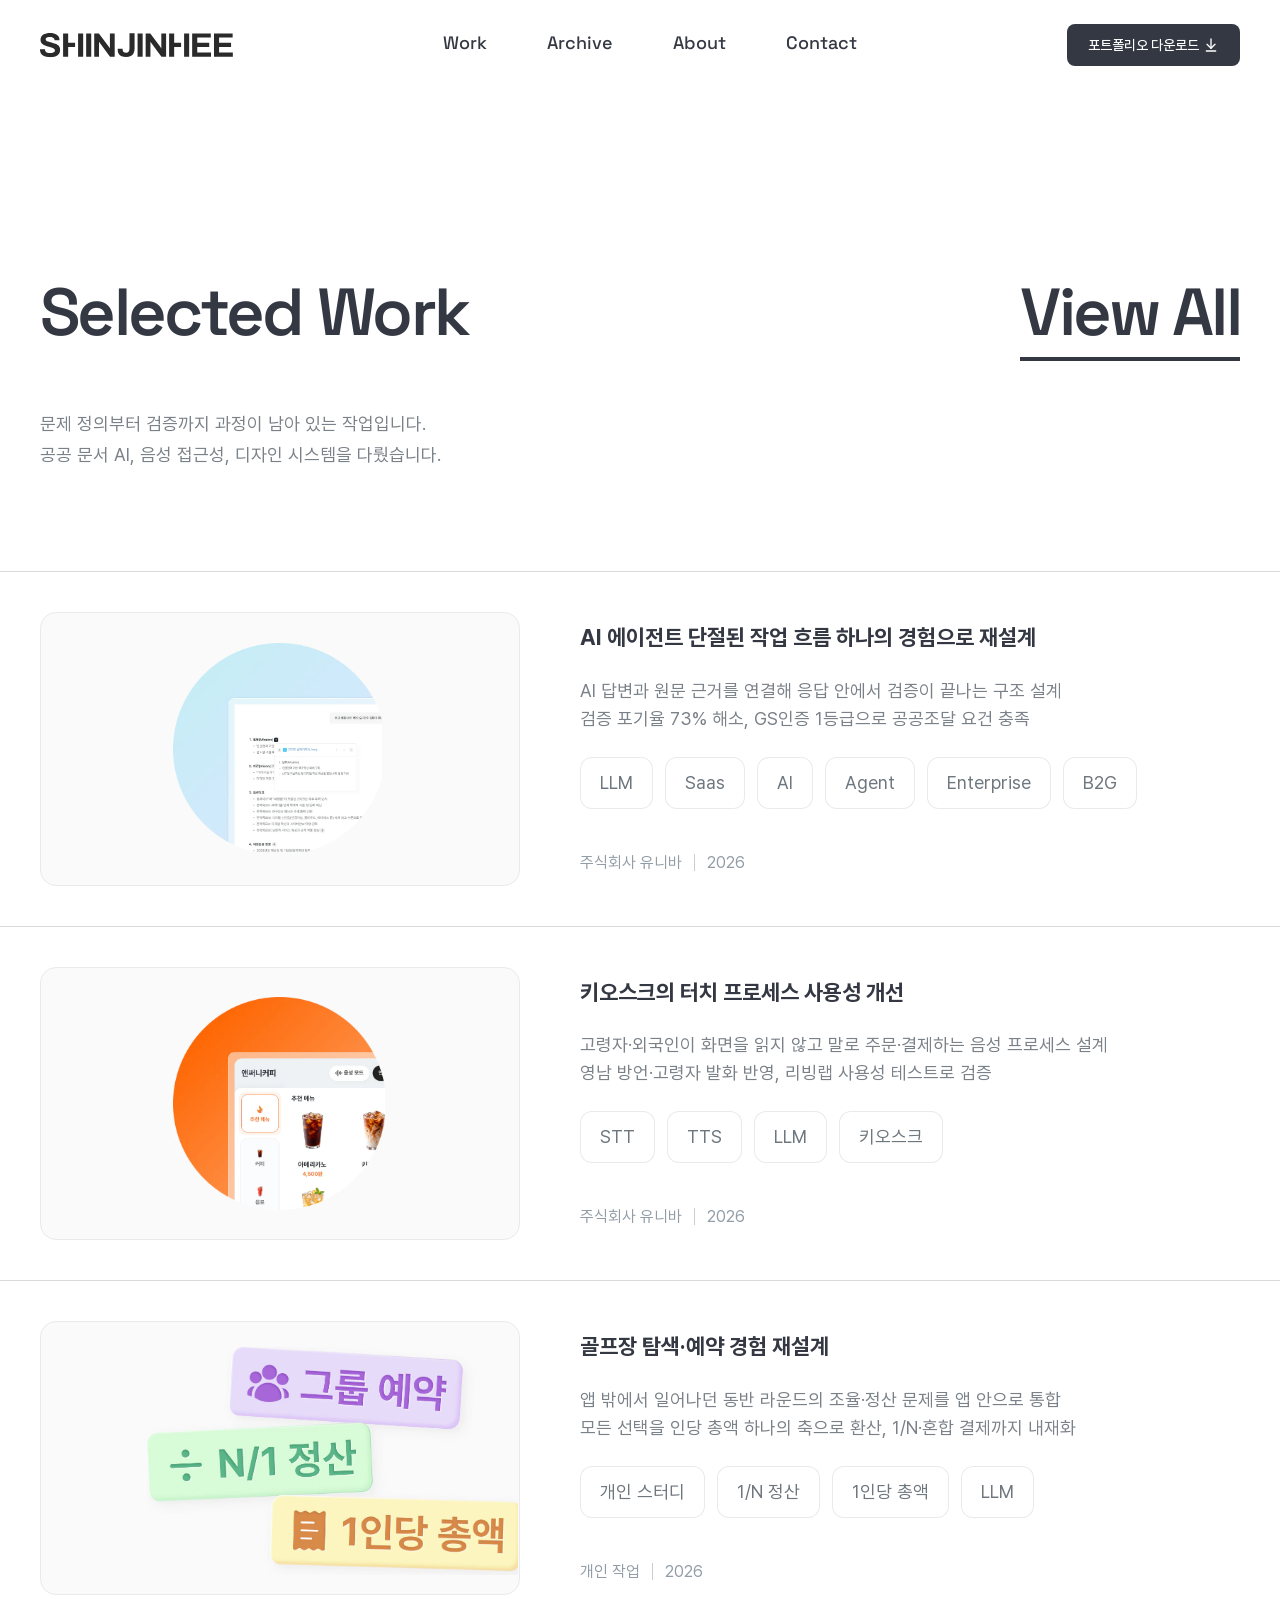
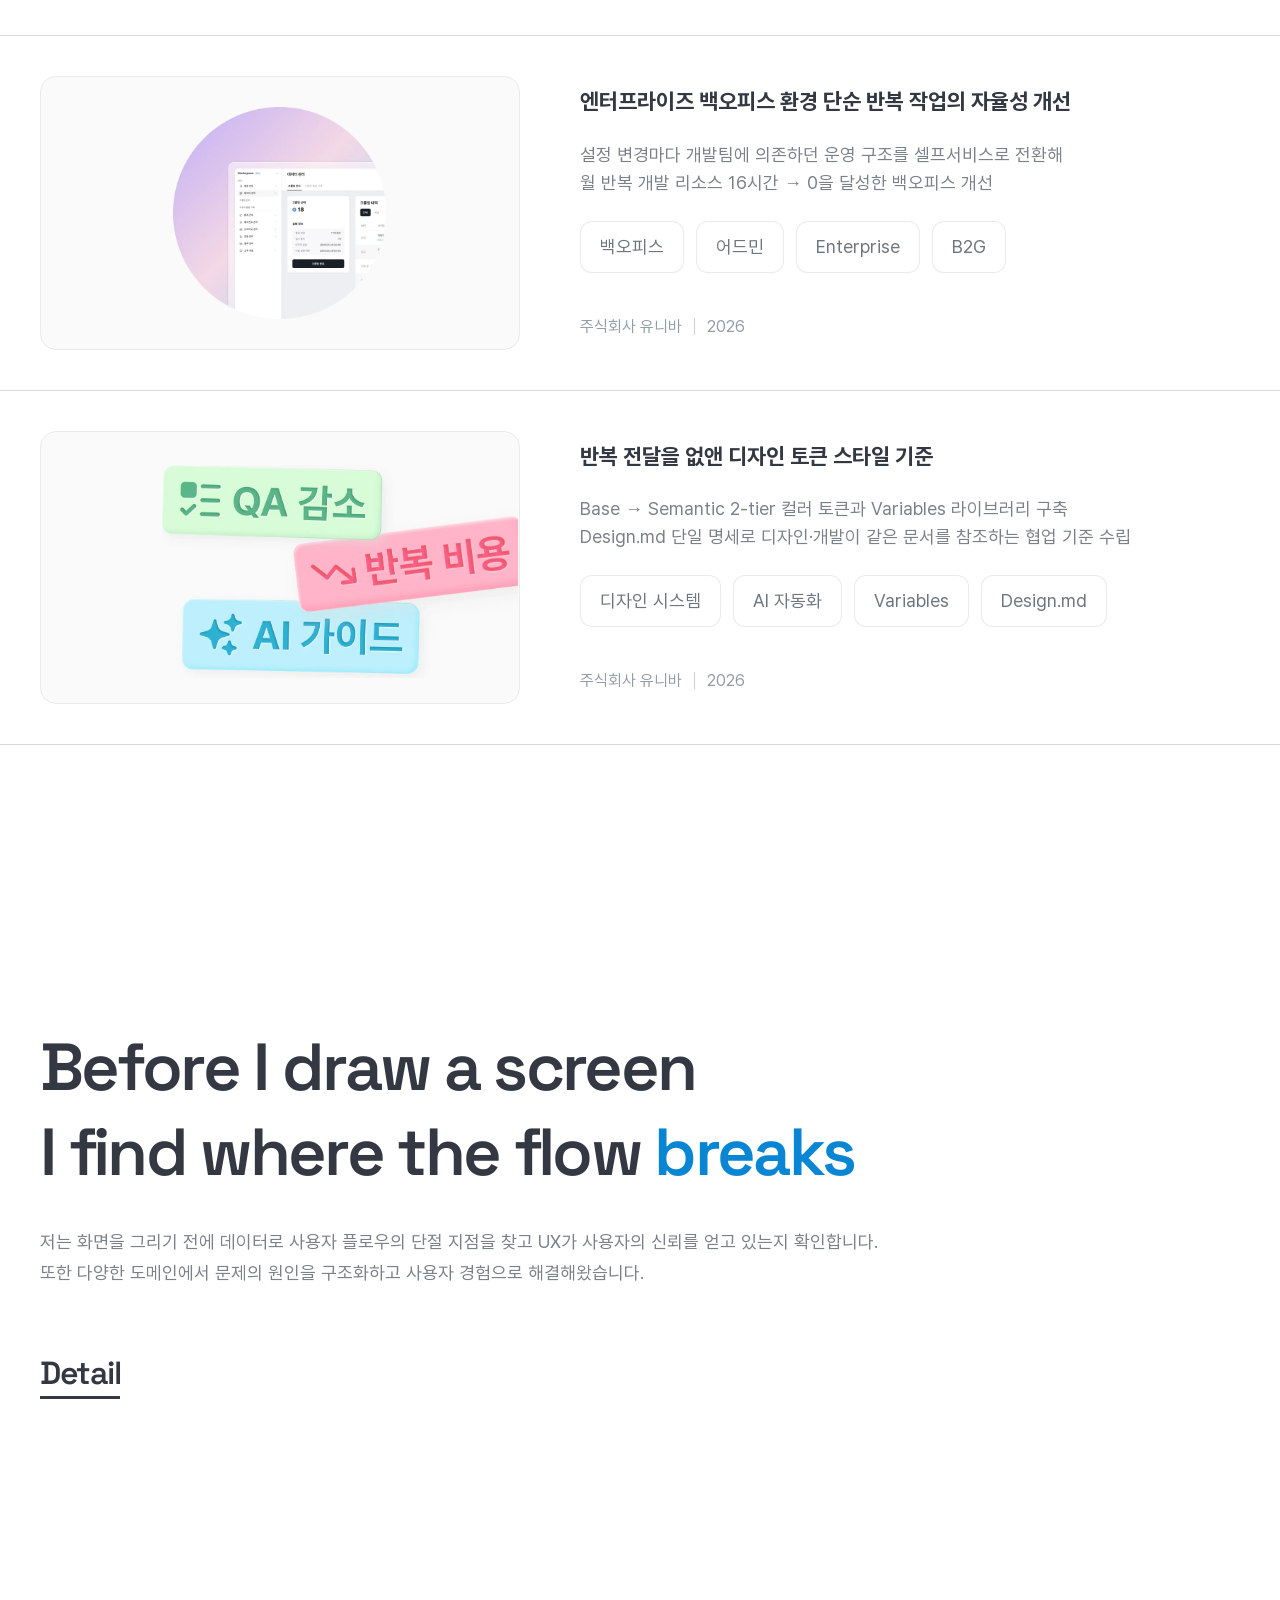
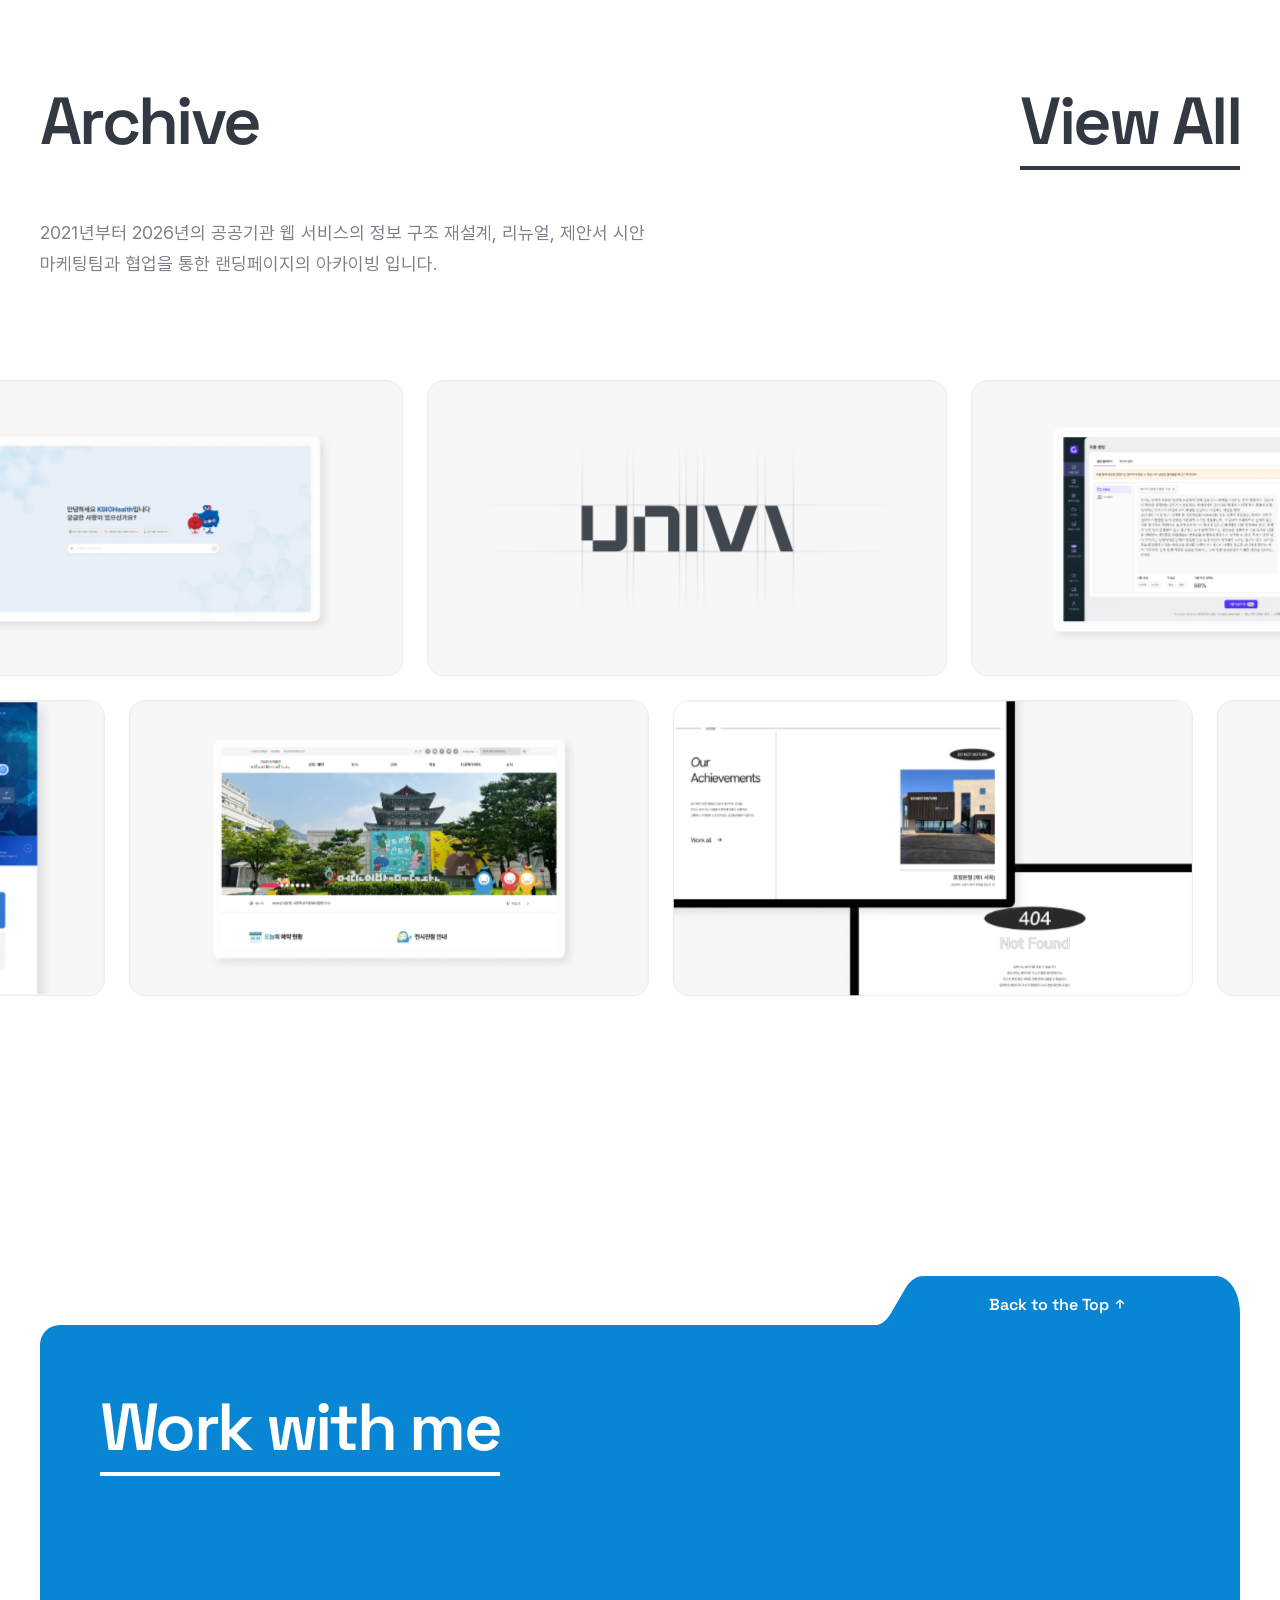
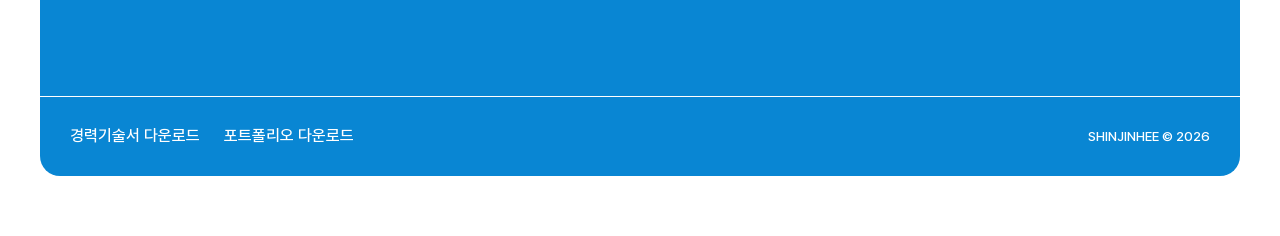
==== commit eca84725: "Revert "반응형을 걷어내고 1920 고정 폭으로 간다" This reverts commit 361d0c173271644ef406c3135f09d953dd53705f." ====
--- a/index.html
+++ b/index.html
@@ -3,7 +3,7 @@
 
 <head>
   <meta charset="utf-8">
-  <meta name="viewport" content="width=1920">
+  <meta name="viewport" content="width=device-width, initial-scale=1">
   <title>신진희 포트폴리오</title>
   <meta name="description" content="문제 정의부터 검증까지 과정이 남아 있는 작업. 공공 문서 AI, 음성 접근성, 디자인 시스템.">
 
@@ -14,10 +14,10 @@
   <meta property="og:image" content="">
   <meta name="theme-color" content="#ffffff">
 
-  <link rel="stylesheet" href="./assets/css/reset.css?v=144">
-  <link rel="stylesheet" href="./assets/css/tokens.css?v=144">
-  <link rel="stylesheet" href="./assets/css/layout.css?v=144">
-  <link rel="stylesheet" href="./assets/css/components.css?v=144">
+  <link rel="stylesheet" href="./assets/css/reset.css?v=142">
+  <link rel="stylesheet" href="./assets/css/tokens.css?v=142">
+  <link rel="stylesheet" href="./assets/css/layout.css?v=142">
+  <link rel="stylesheet" href="./assets/css/components.css?v=142">
 </head>
 
 <body>
@@ -72,8 +72,8 @@
 
       <div class="work-list">
         <article class="work-item">
-          <div class="work-item__thumb"><picture><source srcset="./assets/img/work/work-ai.webp?v=144" type="image/webp"><img
-            class="work-item__shot" src="./assets/img/work/work-ai.png?v=144" alt="문서 특화 AI 에이전트 화면 목업"
+          <div class="work-item__thumb"><picture><source srcset="./assets/img/work/work-ai.webp?v=142" type="image/webp"><img
+            class="work-item__shot" src="./assets/img/work/work-ai.png?v=142" alt="문서 특화 AI 에이전트 화면 목업"
             loading="lazy" width="294" height="295" style="--x:27.704%;--y:10.938%;--w:43.556%;--h:76.953%"></picture></div>
           <div class="work-item__body">
             <div class="work-item__head">
@@ -96,8 +96,8 @@
         </article>
 
         <article class="work-item">
-          <div class="work-item__thumb"><picture><source srcset="./assets/img/work/work-kiosk.webp?v=144" type="image/webp"><img
-            class="work-item__shot" src="./assets/img/work/work-kiosk.png?v=144"
+          <div class="work-item__thumb"><picture><source srcset="./assets/img/work/work-kiosk.webp?v=142" type="image/webp"><img
+            class="work-item__shot" src="./assets/img/work/work-kiosk.png?v=142"
             alt="앤써니커피 키오스크 주문 화면 — 음성 모드 버튼과 추천 메뉴 목록"
             loading="lazy" width="298" height="300" style="--x:27.704%;--y:10.938%;--w:44.222%;--h:78.125%"></picture></div>
           <div class="work-item__body">
@@ -119,8 +119,8 @@
         </article>
 
         <article class="work-item">
-          <div class="work-item__thumb"><picture><source srcset="./assets/img/work/work-golf.webp?v=144" type="image/webp"><img
-            class="work-item__shot" src="./assets/img/work/work-golf.png?v=144" alt="그룹 예약·N/1 정산·1인당 총액 키워드 스티커"
+          <div class="work-item__thumb"><picture><source srcset="./assets/img/work/work-golf.webp?v=142" type="image/webp"><img
+            class="work-item__shot" src="./assets/img/work/work-golf.png?v=142" alt="그룹 예약·N/1 정산·1인당 총액 키워드 스티커"
             loading="lazy" width="523" height="322" style="--x:22.148%;--y:9.115%;--w:77.556%;--h:83.984%"></picture></div>
           <div class="work-item__body">
             <div class="work-item__head">
@@ -141,8 +141,8 @@
         </article>
 
         <article class="work-item">
-          <div class="work-item__thumb"><picture><source srcset="./assets/img/work/work-backoffice.webp?v=144" type="image/webp"><img
-            class="work-item__shot" src="./assets/img/work/work-backoffice.png?v=144" alt="백오피스 관리 화면 목업"
+          <div class="work-item__thumb"><picture><source srcset="./assets/img/work/work-backoffice.webp?v=142" type="image/webp"><img
+            class="work-item__shot" src="./assets/img/work/work-backoffice.png?v=142" alt="백오피스 관리 화면 목업"
             loading="lazy" width="300" height="300" style="--x:27.704%;--y:10.938%;--w:44.444%;--h:78.125%"></picture></div>
           <div class="work-item__body">
             <div class="work-item__head">
@@ -163,8 +163,8 @@
         </article>
 
         <article class="work-item">
-          <div class="work-item__thumb"><picture><source srcset="./assets/img/work/work-token.webp?v=144" type="image/webp"><img
-            class="work-item__shot" src="./assets/img/work/work-token.png?v=144" alt="QA 감소·반복 비용·AI 가이드 키워드 스티커"
+          <div class="work-item__thumb"><picture><source srcset="./assets/img/work/work-token.webp?v=142" type="image/webp"><img
+            class="work-item__shot" src="./assets/img/work/work-token.png?v=142" alt="QA 감소·반복 비용·AI 가이드 키워드 스티커"
             loading="lazy" width="502" height="301" style="--x:25.259%;--y:12.24%;--w:74.444%;--h:78.385%"></picture></div>
           <div class="work-item__body">
             <div class="work-item__head">
@@ -224,24 +224,24 @@
       <div class="marquee" data-marquee>
         <div class="marquee__row">
           <div class="marquee__track" data-marquee-track data-direction="left">
-            <figure class="marquee__card"><picture><source srcset="./assets/img/archive/archive-01.webp?v=144" type="image/webp"><img src="./assets/img/archive/archive-01.png?v=144" alt="" loading="lazy" width="950" height="513" style="--x:15.487%;--y:17.969%;--w:70.396%;--h:66.797%"></picture></figure>
-            <figure class="marquee__card"><img src="./assets/img/archive/archive-02.svg?v=144" alt="" loading="lazy" width="550" height="216" style="--x:9.263%;--y:21.932%;--w:81.476%;--h:56.135%"></figure>
-            <figure class="marquee__card"><picture><source srcset="./assets/img/archive/archive-03.webp?v=144" type="image/webp"><img src="./assets/img/archive/archive-03.png?v=144" alt="" loading="lazy" width="949" height="557" style="--x:15.71%;--y:15.495%;--w:70.322%;--h:72.526%"></picture></figure>
-            <figure class="marquee__card"><picture><source srcset="./assets/img/archive/archive-04.webp?v=144" type="image/webp"><img src="./assets/img/archive/archive-04.png?v=144" alt="" loading="lazy" width="989" height="641" style="--x:14.154%;--y:9.244%;--w:73.286%;--h:83.464%"></picture></figure>
-            <figure class="marquee__card"><picture><source srcset="./assets/img/archive/archive-05.webp?v=144" type="image/webp"><img src="./assets/img/archive/archive-05.png?v=144" alt="" loading="lazy" width="939" height="555" style="--x:15.932%;--y:15.104%;--w:69.581%;--h:72.266%"></picture></figure>
-            <figure class="marquee__card"><picture><source srcset="./assets/img/archive/archive-06.webp?v=144" type="image/webp"><img src="./assets/img/archive/archive-06.png?v=144" alt="" loading="lazy" width="1346" height="764"></picture></figure>
-            <figure class="marquee__card"><picture><source srcset="./assets/img/archive/archive-07.webp?v=144" type="image/webp"><img src="./assets/img/archive/archive-07.png?v=144" alt="" loading="lazy" width="944" height="598" style="--x:15.71%;--y:12.37%;--w:69.952%;--h:77.864%"></picture></figure>
+            <figure class="marquee__card"><picture><source srcset="./assets/img/archive/archive-01.webp?v=142" type="image/webp"><img src="./assets/img/archive/archive-01.png?v=142" alt="" loading="lazy" width="950" height="513" style="--x:15.487%;--y:17.969%;--w:70.396%;--h:66.797%"></picture></figure>
+            <figure class="marquee__card"><img src="./assets/img/archive/archive-02.svg?v=142" alt="" loading="lazy" width="550" height="216" style="--x:9.263%;--y:21.932%;--w:81.476%;--h:56.135%"></figure>
+            <figure class="marquee__card"><picture><source srcset="./assets/img/archive/archive-03.webp?v=142" type="image/webp"><img src="./assets/img/archive/archive-03.png?v=142" alt="" loading="lazy" width="949" height="557" style="--x:15.71%;--y:15.495%;--w:70.322%;--h:72.526%"></picture></figure>
+            <figure class="marquee__card"><picture><source srcset="./assets/img/archive/archive-04.webp?v=142" type="image/webp"><img src="./assets/img/archive/archive-04.png?v=142" alt="" loading="lazy" width="989" height="641" style="--x:14.154%;--y:9.244%;--w:73.286%;--h:83.464%"></picture></figure>
+            <figure class="marquee__card"><picture><source srcset="./assets/img/archive/archive-05.webp?v=142" type="image/webp"><img src="./assets/img/archive/archive-05.png?v=142" alt="" loading="lazy" width="939" height="555" style="--x:15.932%;--y:15.104%;--w:69.581%;--h:72.266%"></picture></figure>
+            <figure class="marquee__card"><picture><source srcset="./assets/img/archive/archive-06.webp?v=142" type="image/webp"><img src="./assets/img/archive/archive-06.png?v=142" alt="" loading="lazy" width="1346" height="764"></picture></figure>
+            <figure class="marquee__card"><picture><source srcset="./assets/img/archive/archive-07.webp?v=142" type="image/webp"><img src="./assets/img/archive/archive-07.png?v=142" alt="" loading="lazy" width="944" height="598" style="--x:15.71%;--y:12.37%;--w:69.952%;--h:77.864%"></picture></figure>
           </div>
         </div>
         <div class="marquee__row">
           <div class="marquee__track" data-marquee-track data-direction="right">
-            <figure class="marquee__card"><picture><source srcset="./assets/img/archive/archive-08.webp?v=144" type="image/webp"><img src="./assets/img/archive/archive-08.png?v=144" alt="" loading="lazy" width="945" height="599" style="--x:15.71%;--y:12.37%;--w:70.026%;--h:77.995%"></picture></figure>
-            <figure class="marquee__card"><picture><source srcset="./assets/img/archive/archive-09.webp?v=144" type="image/webp"><img src="./assets/img/archive/archive-09.png?v=144" alt="" loading="lazy" width="1346" height="764"></picture></figure>
-            <figure class="marquee__card"><picture><source srcset="./assets/img/archive/archive-10.webp?v=144" type="image/webp"><img src="./assets/img/archive/archive-10.png?v=144" alt="" loading="lazy" width="947" height="600" style="--x:15.71%;--y:12.24%;--w:70.175%;--h:78.125%"></picture></figure>
-            <figure class="marquee__card"><picture><source srcset="./assets/img/archive/archive-11.webp?v=144" type="image/webp"><img src="./assets/img/archive/archive-11.png?v=144" alt="" loading="lazy" width="947" height="600" style="--x:15.487%;--y:12.24%;--w:70.175%;--h:78.125%"></picture></figure>
-            <figure class="marquee__card"><picture><source srcset="./assets/img/archive/archive-12.webp?v=144" type="image/webp"><img src="./assets/img/archive/archive-12.png?v=144" alt="" loading="lazy" width="945" height="599" style="--x:15.71%;--y:12.37%;--w:70.026%;--h:77.995%"></picture></figure>
-            <figure class="marquee__card"><picture><source srcset="./assets/img/archive/archive-13.webp?v=144" type="image/webp"><img src="./assets/img/archive/archive-13.png?v=144" alt="" loading="lazy" width="946" height="562" style="--x:15.635%;--y:14.583%;--w:70.1%;--h:73.177%"></picture></figure>
-            <figure class="marquee__card"><picture><source srcset="./assets/img/archive/archive-14.webp?v=144" type="image/webp"><img src="./assets/img/archive/archive-14.png?v=144" alt="" loading="lazy" width="1036" height="764" style="--x:12.523%;--y:0.26%;--w:76.769%;--h:99.479%"></picture></figure>
+            <figure class="marquee__card"><picture><source srcset="./assets/img/archive/archive-08.webp?v=142" type="image/webp"><img src="./assets/img/archive/archive-08.png?v=142" alt="" loading="lazy" width="945" height="599" style="--x:15.71%;--y:12.37%;--w:70.026%;--h:77.995%"></picture></figure>
+            <figure class="marquee__card"><picture><source srcset="./assets/img/archive/archive-09.webp?v=142" type="image/webp"><img src="./assets/img/archive/archive-09.png?v=142" alt="" loading="lazy" width="1346" height="764"></picture></figure>
+            <figure class="marquee__card"><picture><source srcset="./assets/img/archive/archive-10.webp?v=142" type="image/webp"><img src="./assets/img/archive/archive-10.png?v=142" alt="" loading="lazy" width="947" height="600" style="--x:15.71%;--y:12.24%;--w:70.175%;--h:78.125%"></picture></figure>
+            <figure class="marquee__card"><picture><source srcset="./assets/img/archive/archive-11.webp?v=142" type="image/webp"><img src="./assets/img/archive/archive-11.png?v=142" alt="" loading="lazy" width="947" height="600" style="--x:15.487%;--y:12.24%;--w:70.175%;--h:78.125%"></picture></figure>
+            <figure class="marquee__card"><picture><source srcset="./assets/img/archive/archive-12.webp?v=142" type="image/webp"><img src="./assets/img/archive/archive-12.png?v=142" alt="" loading="lazy" width="945" height="599" style="--x:15.71%;--y:12.37%;--w:70.026%;--h:77.995%"></picture></figure>
+            <figure class="marquee__card"><picture><source srcset="./assets/img/archive/archive-13.webp?v=142" type="image/webp"><img src="./assets/img/archive/archive-13.png?v=142" alt="" loading="lazy" width="946" height="562" style="--x:15.635%;--y:14.583%;--w:70.1%;--h:73.177%"></picture></figure>
+            <figure class="marquee__card"><picture><source srcset="./assets/img/archive/archive-14.webp?v=142" type="image/webp"><img src="./assets/img/archive/archive-14.png?v=142" alt="" loading="lazy" width="1036" height="764" style="--x:12.523%;--y:0.26%;--w:76.769%;--h:99.479%"></picture></figure>
           </div>
         </div>
         <p class="sr-only">2021년부터 2026년까지의 작업 썸네일 14건. 전체 목록은 Archive 페이지에서 확인할 수 있습니다.</p>
@@ -285,7 +285,7 @@
   </footer>
 
   <script src="./assets/js/gsap.min.js"></script>
-  <script src="./assets/js/main.js?v=144"></script>
+  <script src="./assets/js/main.js?v=142"></script>
 </body>
 
 </html>
--- a/assets/css/tokens.css
+++ b/assets/css/tokens.css
@@ -80,13 +80,13 @@
   --font-kr: "Pretendard", -apple-system, BlinkMacSystemFont, sans-serif;
   --font-en: "Space Grotesk", var(--font-kr);
 
-  /* ---------- 타이포 스케일 — 1920 고정 폭에서 계산한 값 ----------
+  /* ---------- 타이포 스케일 ----------
      1920px 기준 실측값 → 하한은 1024px 기준 축소값 */
-  --fs-display: 99.84px;  /* Selected Work / Archive / Work with me */
-  --fs-h1:      48px;   /* Detail 등 중형 영문 헤딩 */
-  --fs-h2:      40px;
-  --fs-h3:      30px;   /* 프로젝트 제목 */
-  --fs-lead:    24px;
+  --fs-display: clamp(48px, 5.2vw, 100px);  /* Selected Work / Archive / Work with me */
+  --fs-h1:      clamp(32px, 2.5vw, 48px);   /* Detail 등 중형 영문 헤딩 */
+  --fs-h2:      clamp(24px, 2.1vw, 40px);
+  --fs-h3:      clamp(22px, 1.6vw, 30px);   /* 프로젝트 제목 */
+  --fs-lead:    clamp(18px, 1.25vw, 24px);
   --fs-body:    18px;
   --fs-meta:    16px;                        /* 회사명 · 연도 */
   --fs-caption: 15px;
@@ -130,4 +130,29 @@
   --dur-base:  220ms;
 }
 
-
+@media (max-width: 1439px) {
+  :root {
+    --pad-x: 40px;
+    --space-section: 140px;
+    --space-first: 180px;
+    --space-6: 100px;
+  }
+}
+@media (max-width: 1023px) {
+  :root {
+    --space-section: 100px;
+    --space-first: 120px;
+    --space-6: 72px;
+    --space-5: 40px;
+  }
+}
+@media (max-width: 767px) {
+  :root {
+    --pad-x: 20px;
+    --space-section: 72px;
+    --space-first: 88px;
+    --space-6: 48px;
+    --space-5: 24px;
+    --fs-body: 16px;
+  }
+}
--- a/assets/css/layout.css
+++ b/assets/css/layout.css
@@ -275,5 +275,65 @@
 /* ===========================================================
    반응형 — docs/01 §10
    =========================================================== */
-
-
+@media (max-width: 1439px) {
+  .gnb { gap: var(--space-5); }
+  .site-footer__title { margin-bottom: 220px; }
+}
+
+@media (max-width: 1023px) {
+  /* 로고 193 + GNB + 버튼 173 이 한 줄에 안 들어간다.
+     1024 미만은 햄버거로 전환한다. */
+  .nav-toggle { display: flex; }
+  .gnb {
+    position: absolute;
+    top: 100%;
+    left: 0;
+    width: 100%;
+    flex-direction: column;
+    gap: 0;
+    background: var(--white);
+    border-top: 1px solid var(--line);
+    box-shadow: 0 12px 24px rgb(0 0 0 / 6%);
+    display: none;
+  }
+  .gnb.is-open { display: flex; }
+  .gnb a {
+    padding: 16px var(--pad-x);
+    border-bottom: 1px solid var(--line);
+  }
+  .gnb a:hover,
+  .gnb a[aria-current] { border-bottom-color: var(--line); }
+  .site-header .btn { display: none; }
+
+  .section-head { gap: var(--space-3); }
+  .site-footer__box { padding-top: 40px; }
+  .site-footer__title { padding-inline: 40px; margin-bottom: 140px; }
+  .site-footer__bottom { padding-inline: 24px; }
+  /* 겹침은 탭 높이의 13.49% (필렛 비율) 로 유지 */
+  .site-footer { --to-top-h: 44px; --to-top-overlap: 6px; }
+  .to-top { width: 260px; }
+}
+
+@media (max-width: 767px) {
+  .site-header__inner { height: 64px; }
+  .site-header__logo svg,
+  .site-header__logo img { width: 140px; }
+
+  .section-head__row {
+    flex-direction: column;
+    align-items: flex-start;
+    gap: var(--space-2);
+  }
+
+  .site-footer__box { padding-top: 28px; border-radius: 16px 0 16px 16px; }
+  .site-footer__title { padding-inline: 20px; margin-bottom: 80px; }
+  .site-footer__bottom {
+    padding-inline: 20px;
+    flex-direction: column;
+    align-items: flex-start;
+    gap: var(--space-2);
+  }
+  .site-footer { --to-top-h: 36px; --to-top-overlap: 5px; }
+  .to-top { width: 200px; }
+  .to-top__label { font-size: 13px; }
+}
--- a/assets/css/components.css
+++ b/assets/css/components.css
@@ -668,6 +668,19 @@
 
 body.is-modal-open { overflow: hidden; }
 
+@media (max-width: 1023px) {
+  .modal__dialog {
+    grid-template-columns: 1fr;
+    grid-template-rows: auto 1fr;
+    width: min(641px, 100%);
+  }
+  .modal__visual { aspect-ratio: 641 / 580; }
+}
+@media (max-width: 767px) {
+  .modal { padding: var(--space-2); }
+  .modal__panel { padding: var(--space-3); }
+  .modal__close { top: 14px; right: 14px; }
+}
 
 /* ===========================================================
    케이스 페이지용 — 설계서 §4-2 / §4-4 / §4-5
@@ -731,7 +744,72 @@
 /* ===========================================================
    반응형
    =========================================================== */
-
+@media (max-width: 1439px) {
+  .work-item { grid-template-columns: 40% 1fr; }
+  .statement { gap: 64px; }
+  .marquee__card { width: 520px; height: 296px; }
+}
+
+@media (max-width: 1279px) {
+  .about-grid { gap: var(--space-5); }
+  .card-grid { grid-template-columns: repeat(3, 1fr); gap: var(--space-4); }
+}
+
+@media (max-width: 1023px) {
+  .work-item {
+    grid-template-columns: 1fr;
+    gap: var(--space-3);
+    /* 썸네일이 테두리 있는 카드라 화면 끝에 붙으면 어색하다 —
+       구분선은 컨테이너 밖(.work-list)이 그리므로 좌우 여백은 유지한다 */
+  }
+  .work-item__body { padding-block: 0; gap: var(--space-4); }
+  .count-badge { font-size: 40px; padding: 12px calc(32px + 0.02em); }
+  .statement { max-width: none; gap: var(--space-5); }
+  .marquee__card { width: 420px; height: 239px; }
+  .metabar { grid-template-columns: repeat(2, 1fr); }
+  .compare { grid-template-columns: 1fr; }
+
+  /* 좌우 2단 → 1단, sticky 해제 */
+  .about-grid {
+    grid-template-columns: 1fr;
+    gap: var(--space-5);
+    padding-bottom: var(--space-5);
+  }
+  .profile {
+    position: static;
+    padding-block: var(--space-5) 0;
+    max-width: 366px;
+  }
+  .info-list { padding-top: 0; gap: var(--space-5); }
+
+  /* 표는 가로 스크롤로 흘린다 */
+  .record-scroll { overflow-x: auto; }
+  .record-table { min-width: 720px; }
+
+  .card-grid { grid-template-columns: repeat(2, 1fr); gap: var(--space-4); }
+}
+
+@media (max-width: 767px) {
+  .link-display { border-bottom-width: 3px; }
+  .work-item__title { font-size: 20px; }
+  .marquee__card { width: 280px; height: 160px; }
+  .metabar { grid-template-columns: 1fr; }
+  .metric__value { font-size: 44px; }
+
+  .year-tabs { top: 64px; }
+  .year-group { scroll-margin-top: 144px; }   /* 헤더 64 + 탭 81 − 1 (겹침) */
+  .card-grid { grid-template-columns: 1fr; gap: var(--space-5); }
+  .year-group__label { margin-bottom: var(--space-4); }
+
+  .about-grid { padding-inline: var(--pad-x); }
+  .def-row { flex-direction: column; gap: 2px; }
+  .def-row__term { width: auto; }
+  .chip { font-size: 16px; padding: 8px 16px; }
+  .chip--tag { height: 40px; }
+  /* 배지가 48px 제목 옆에서 138×111 이면 좁은 화면을 넘친다 */
+  .count-badge { font-size: 28px; padding: 8px calc(20px + 0.02em); }
+  .work-item__tags { gap: 8px; }
+}
 
 /* 상세 페이지가 있는 항목만 제목이 링크가 된다 */
 .work-item__title a { border-bottom: 1px solid transparent; transition: border-color var(--dur-fast) var(--ease); }
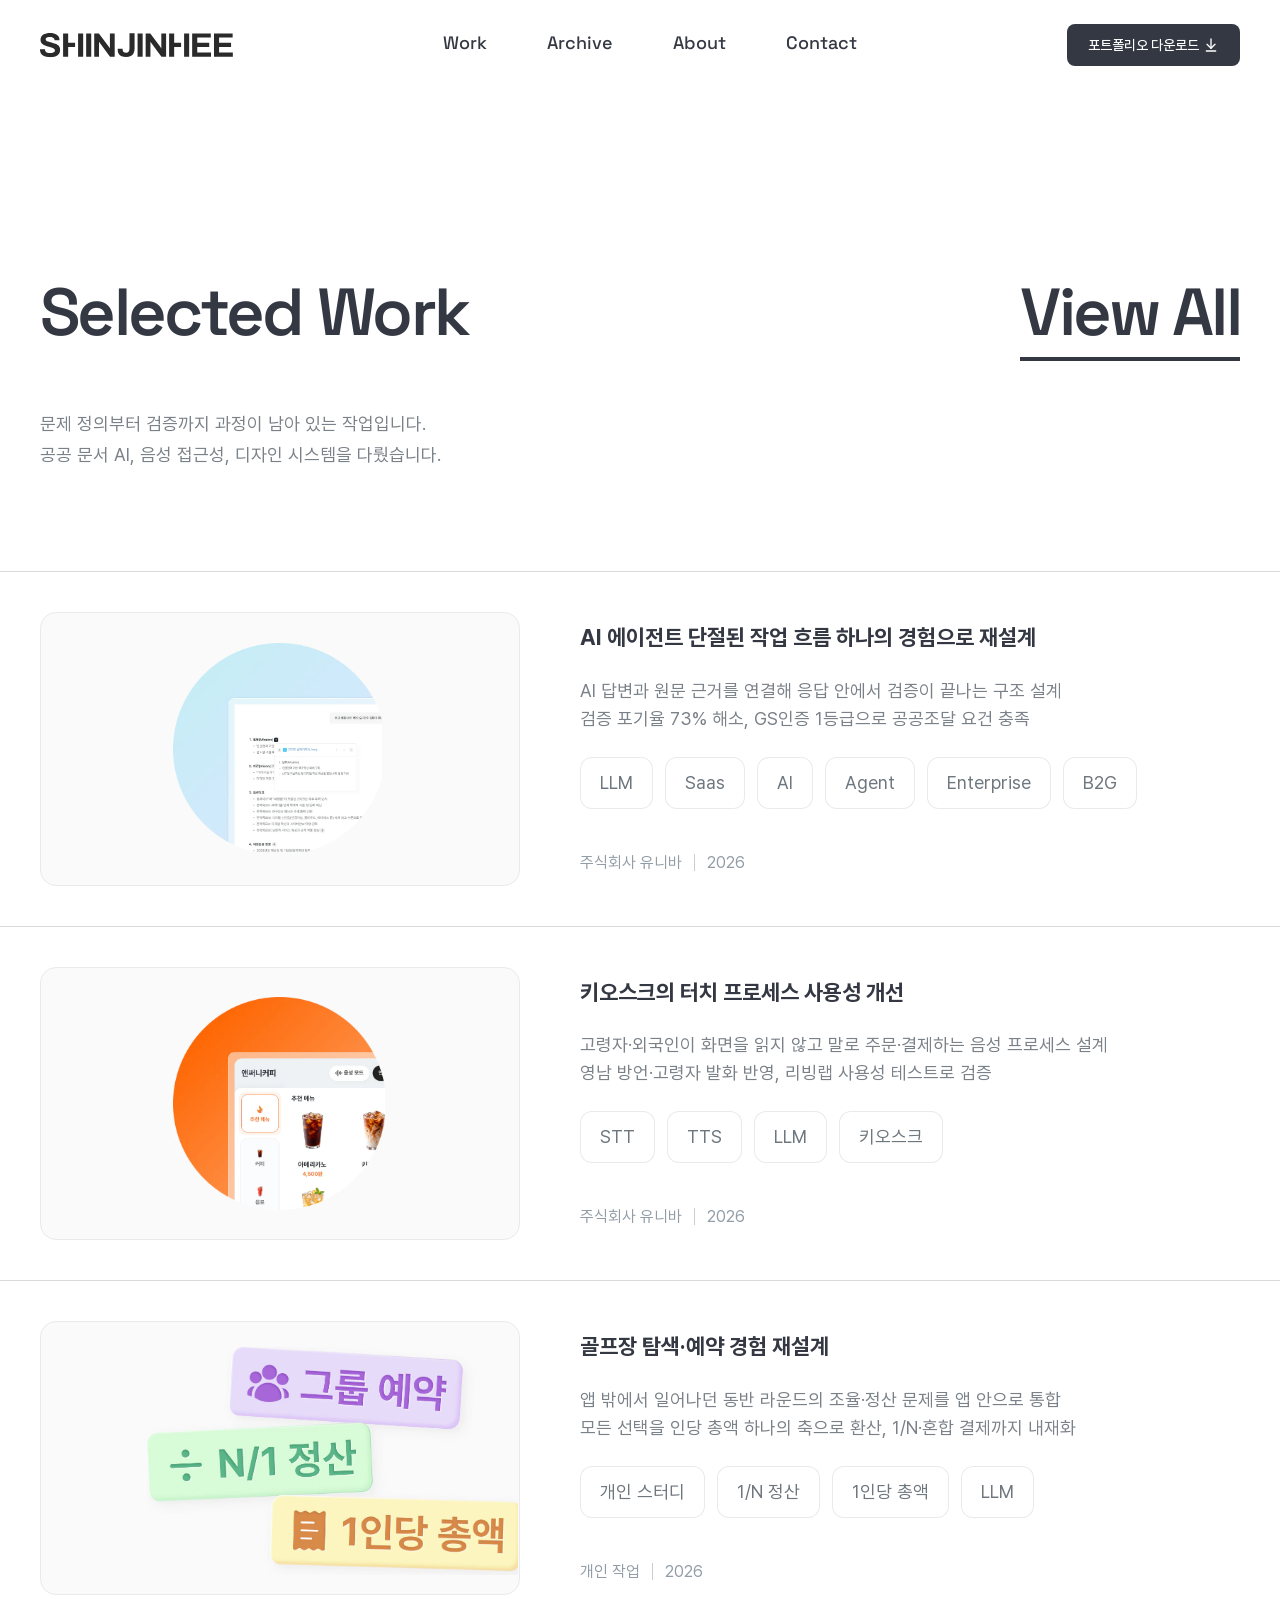
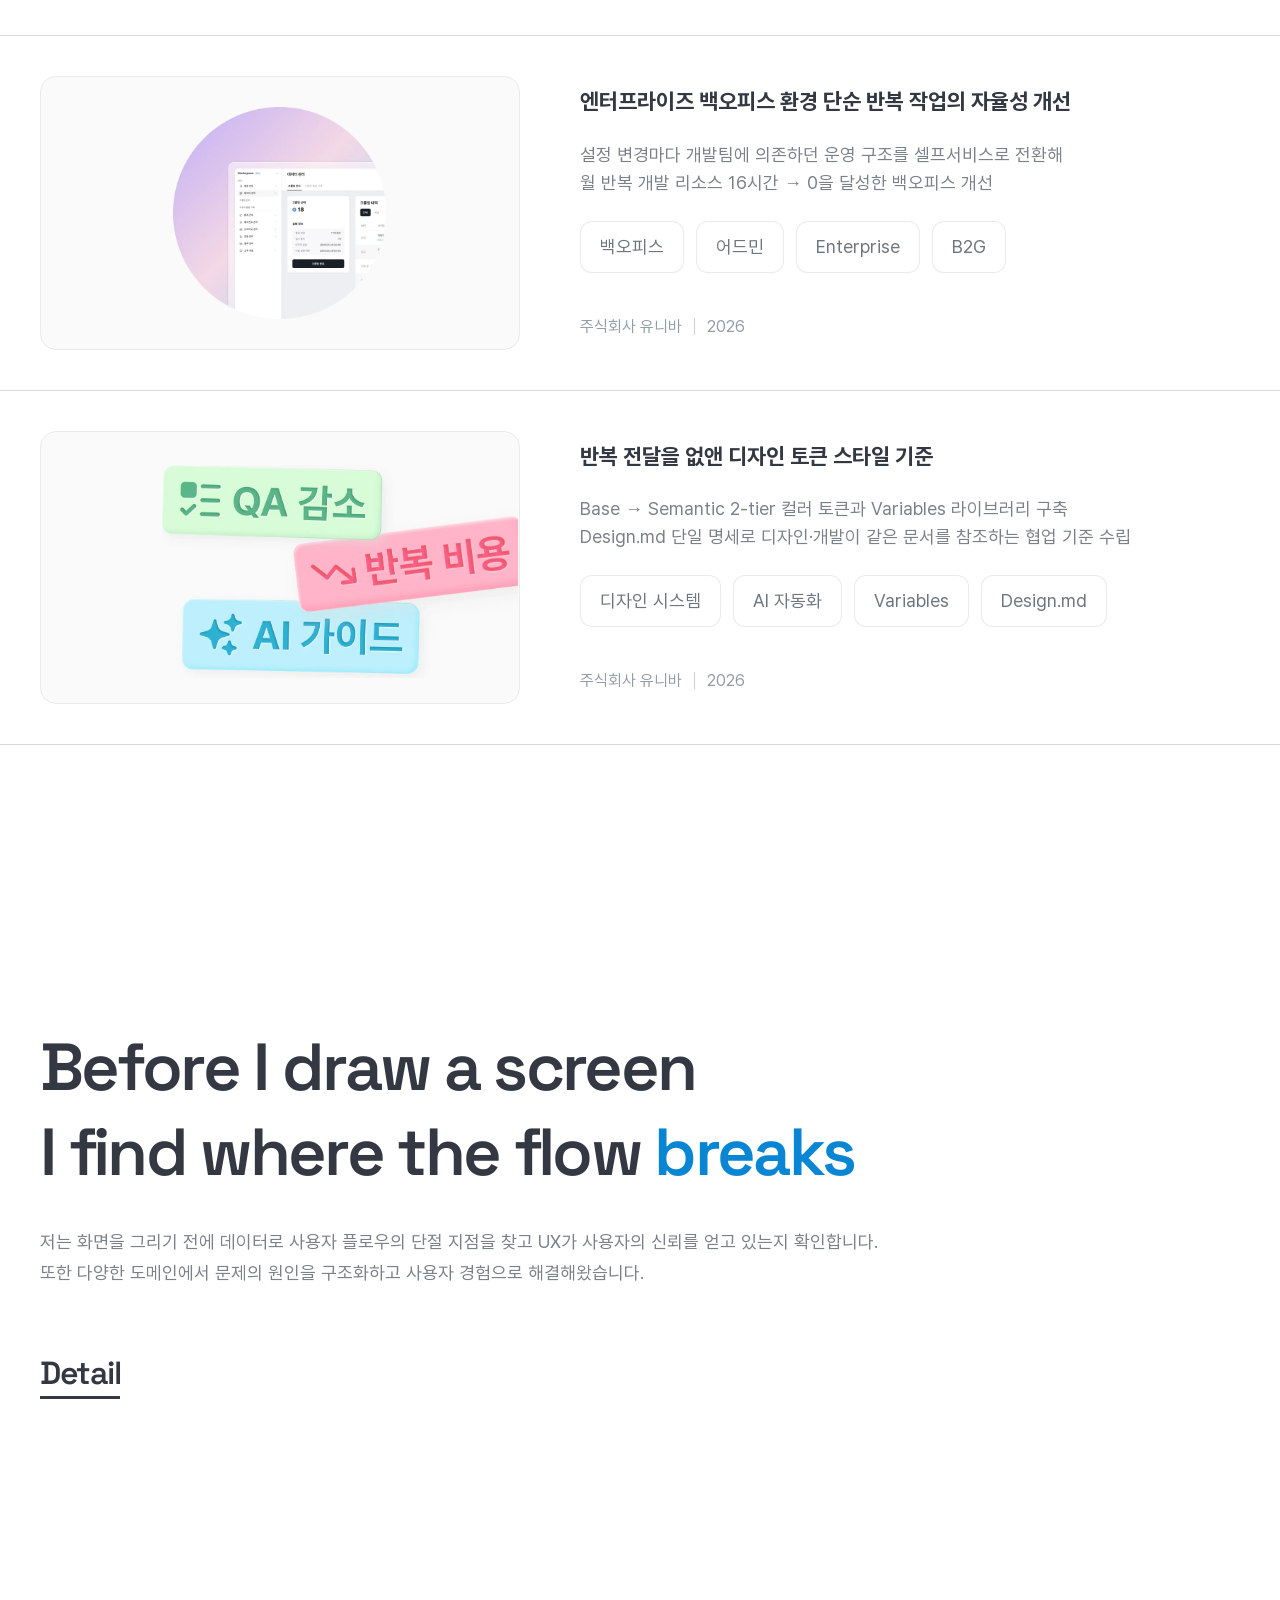
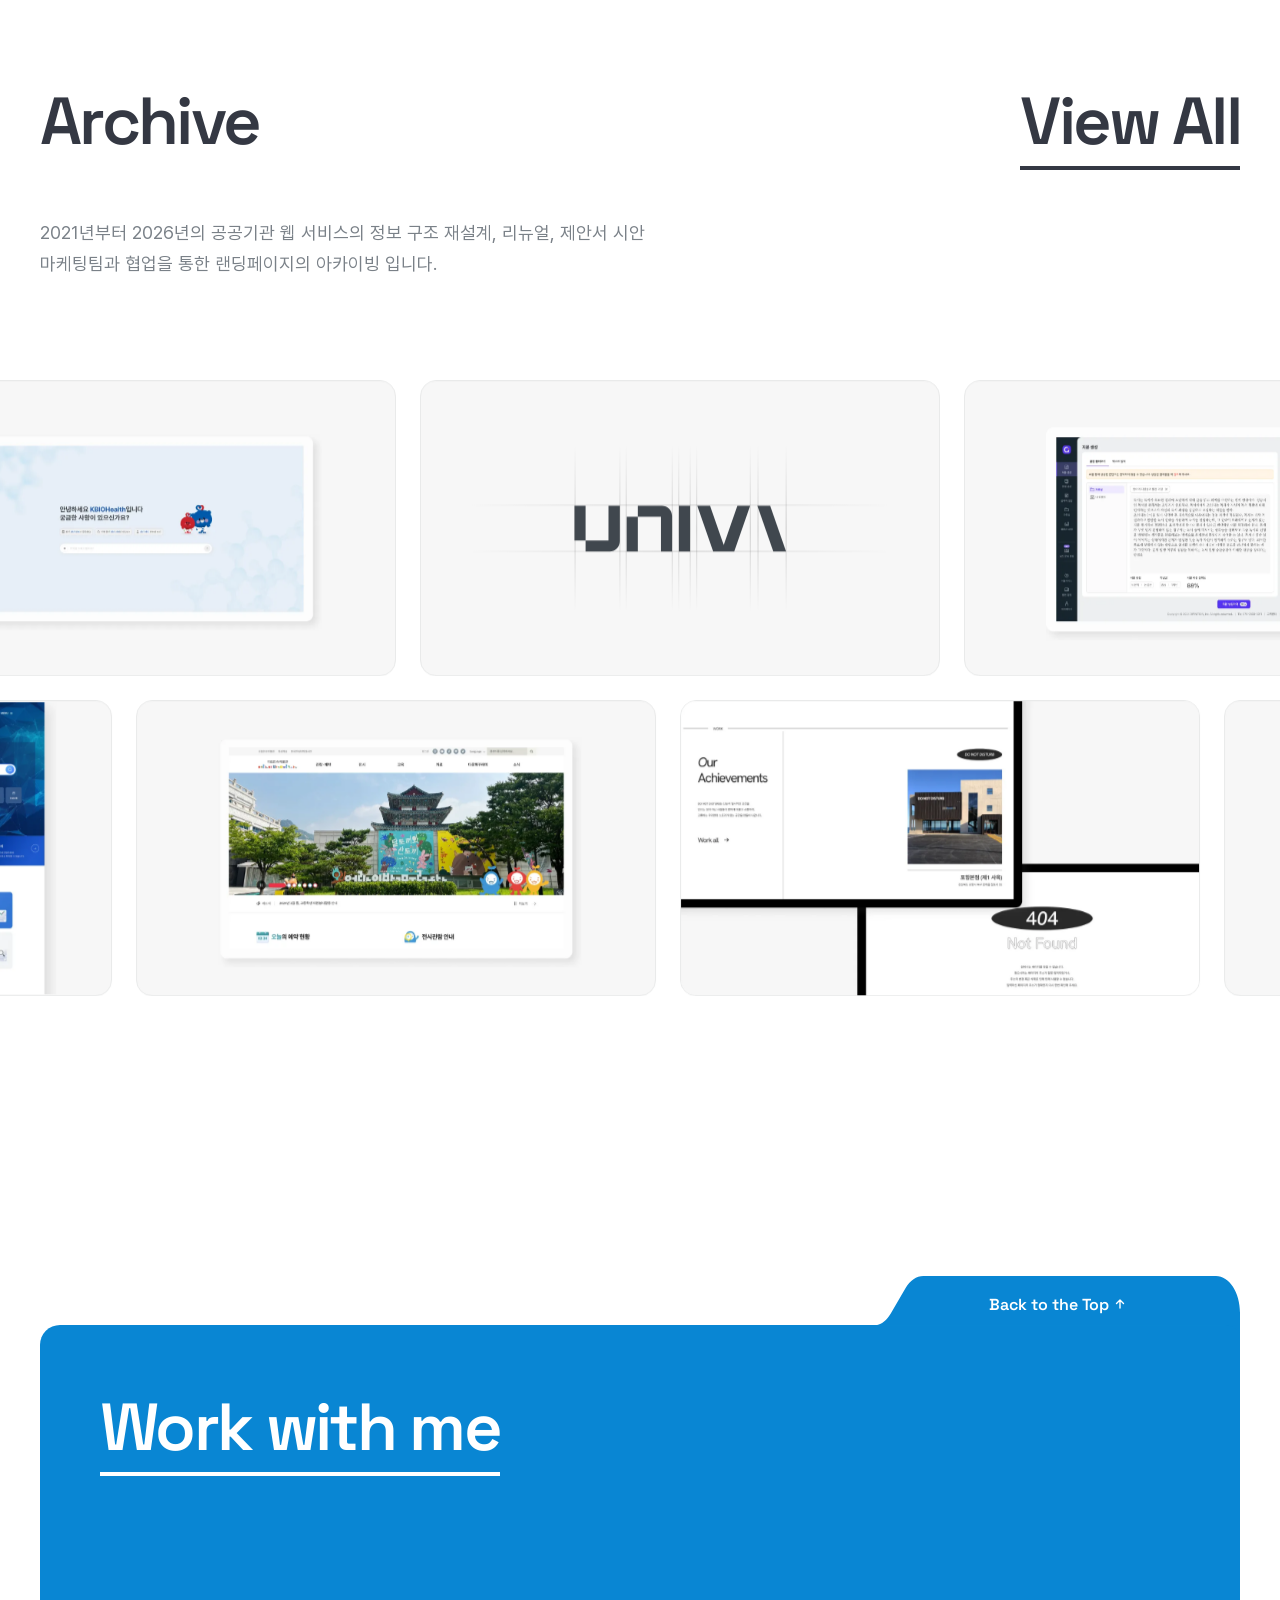
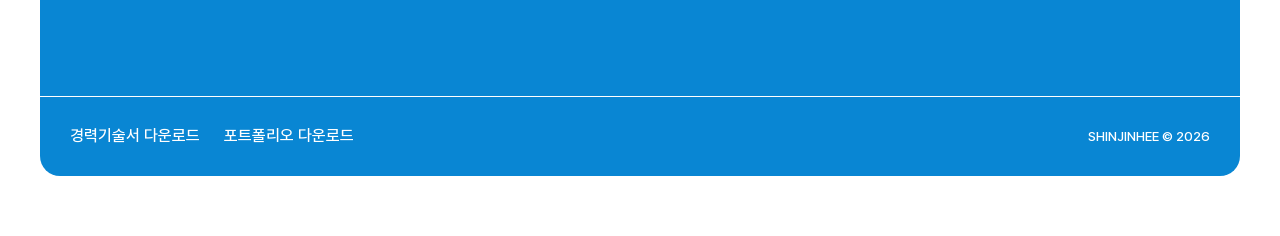
==== commit 5b64d0e0: "파비콘을 넣는다 — 시안의 S 마크 노드 347:6400 (512x512, 흰 바탕에 #2A2A2A 의 S).   favicon.svg            벡터 원본. Figma " ====
--- a/index.html
+++ b/index.html
@@ -13,6 +13,10 @@
   <meta property="og:url" content="">
   <meta property="og:image" content="">
   <meta name="theme-color" content="#ffffff">
+
+  <link rel="icon" href="./favicon.ico" sizes="32x32">
+  <link rel="icon" href="./assets/img/favicon/favicon.svg" type="image/svg+xml">
+  <link rel="apple-touch-icon" href="./assets/img/favicon/apple-touch-icon.png">
 
   <link rel="stylesheet" href="./assets/css/reset.css?v=142">
   <link rel="stylesheet" href="./assets/css/tokens.css?v=142">
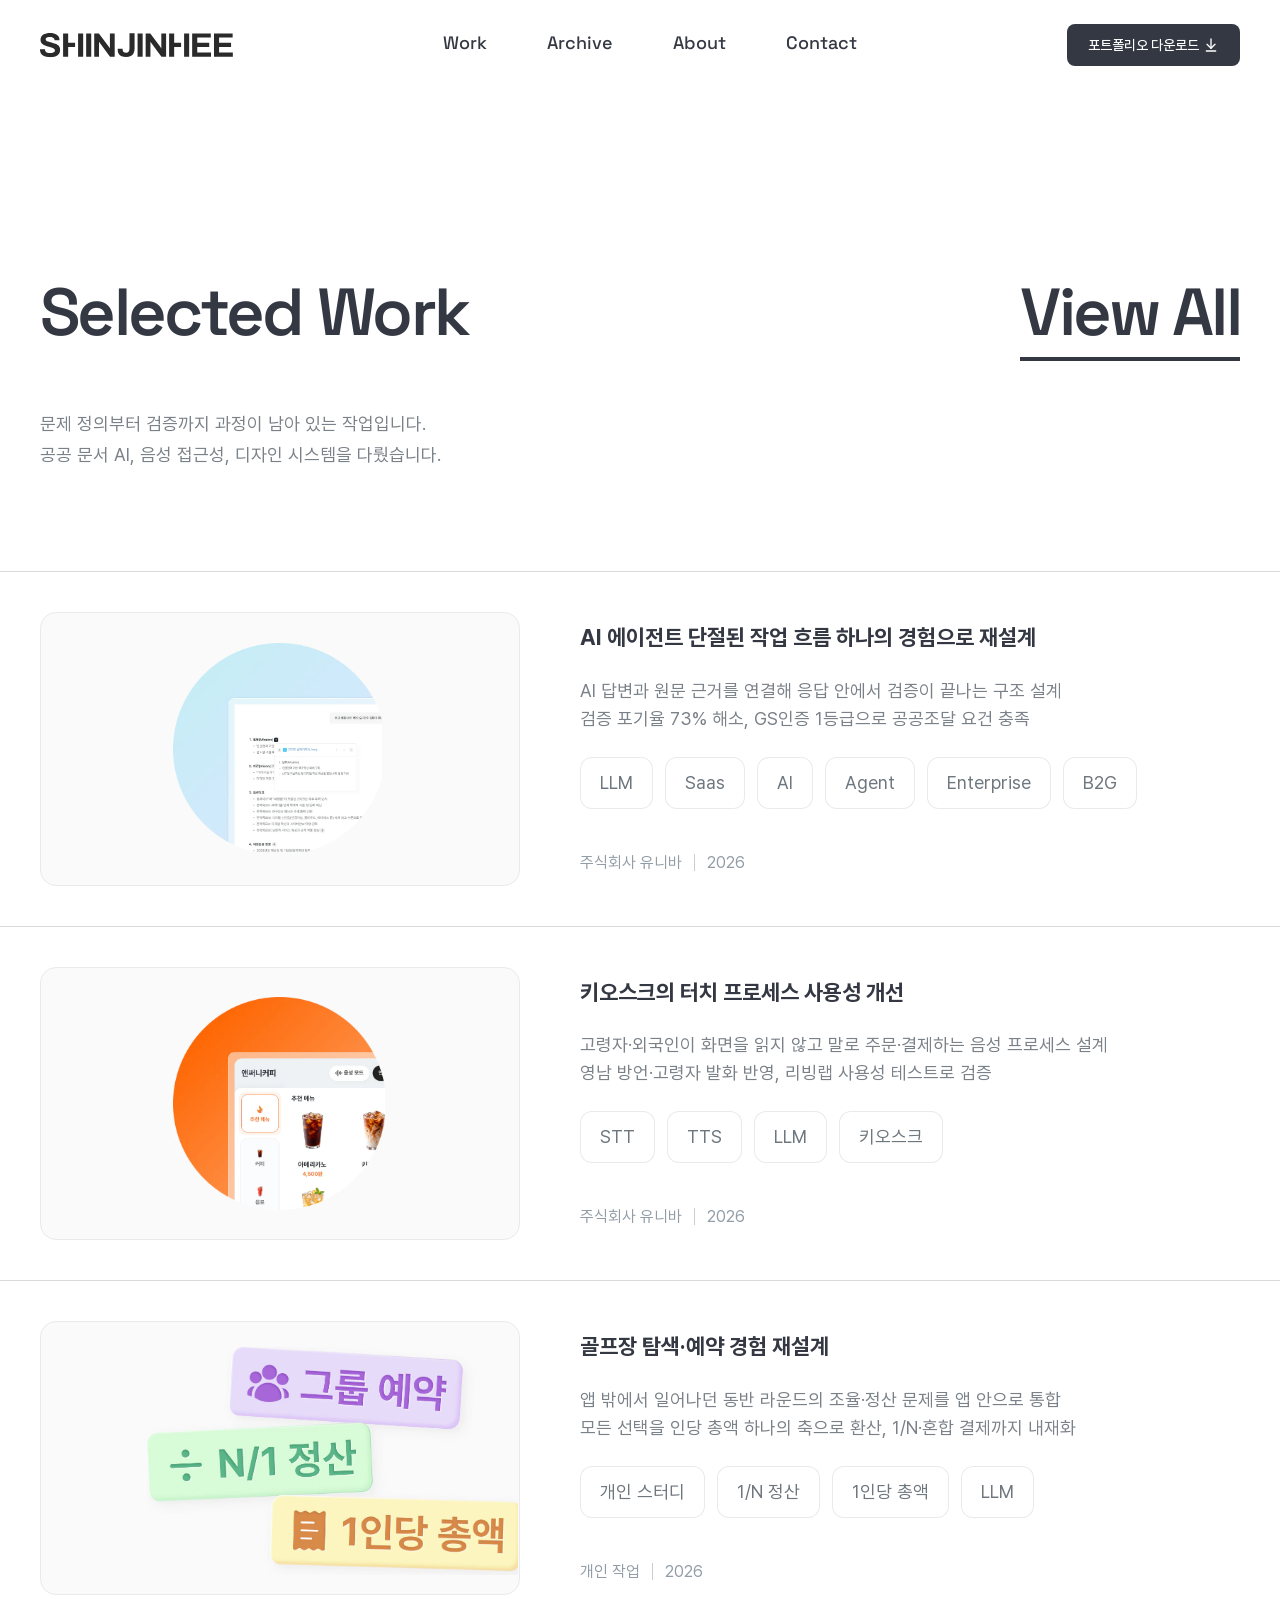
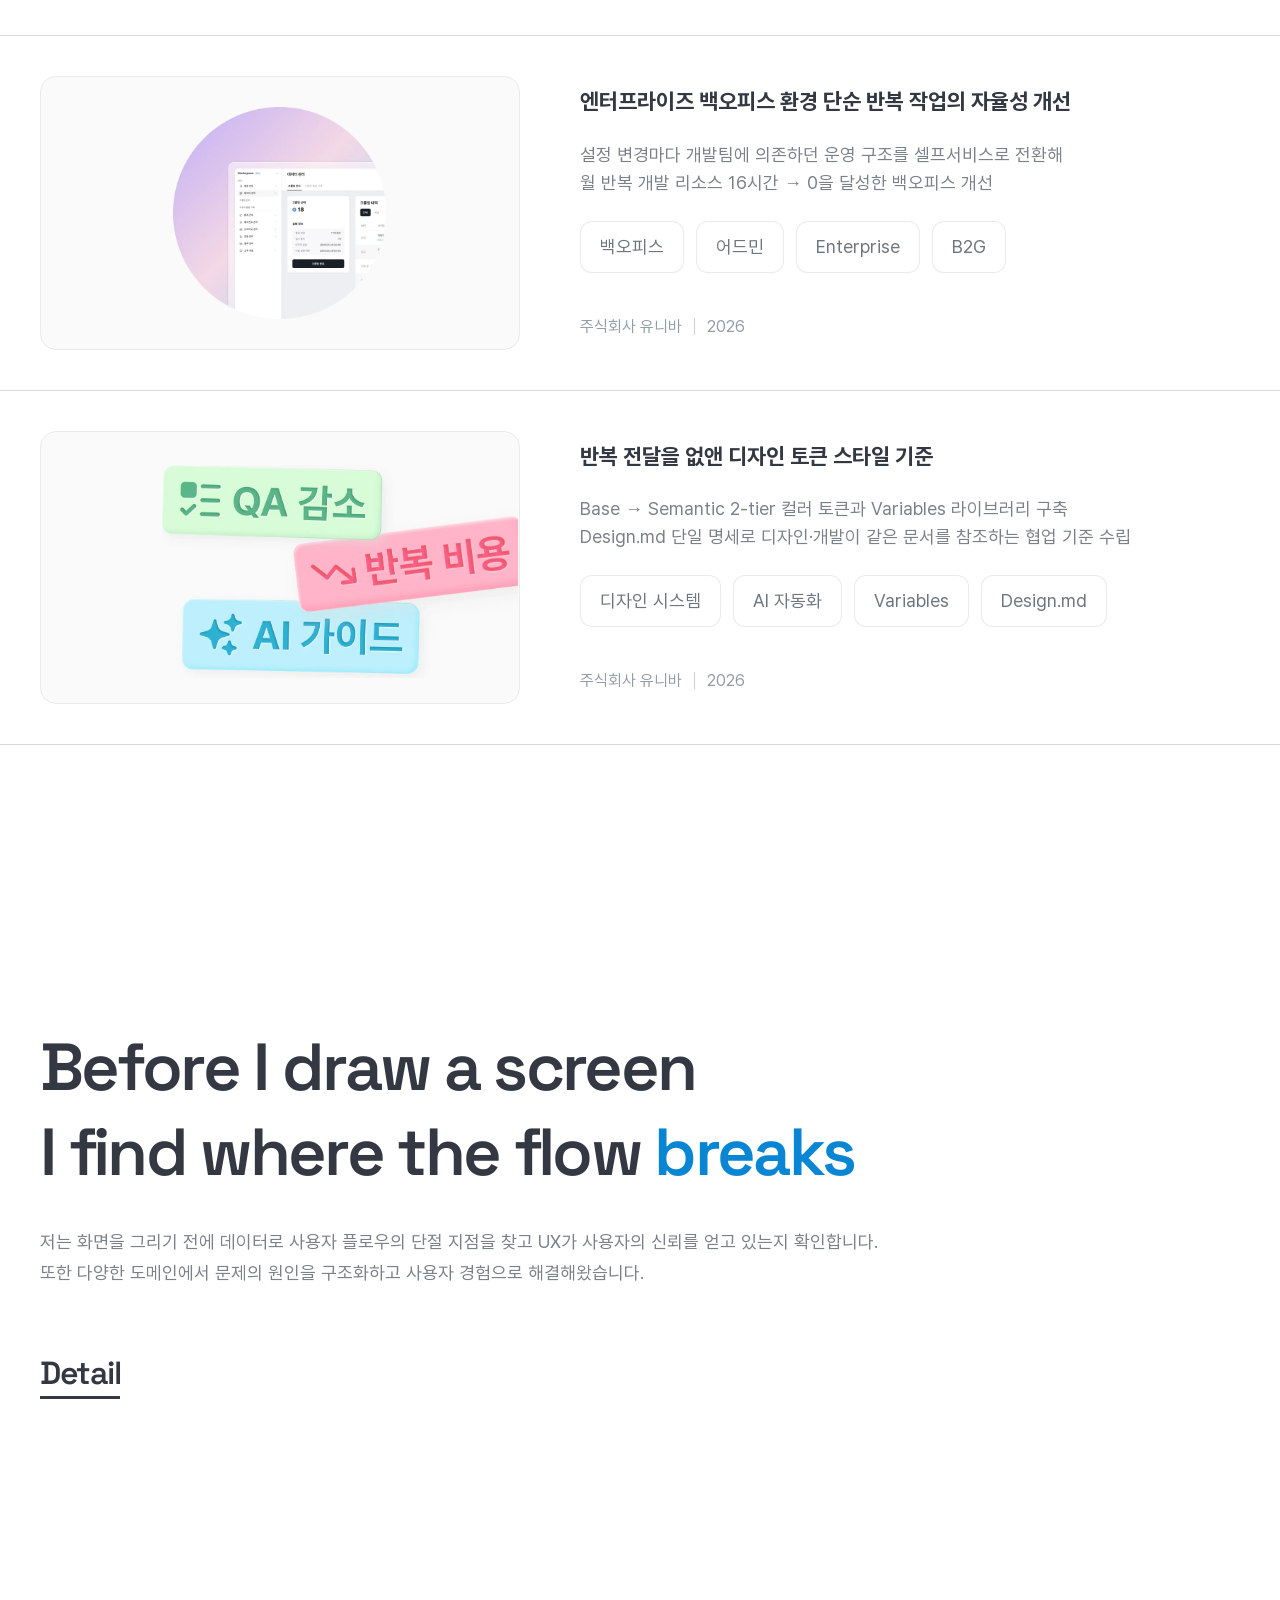
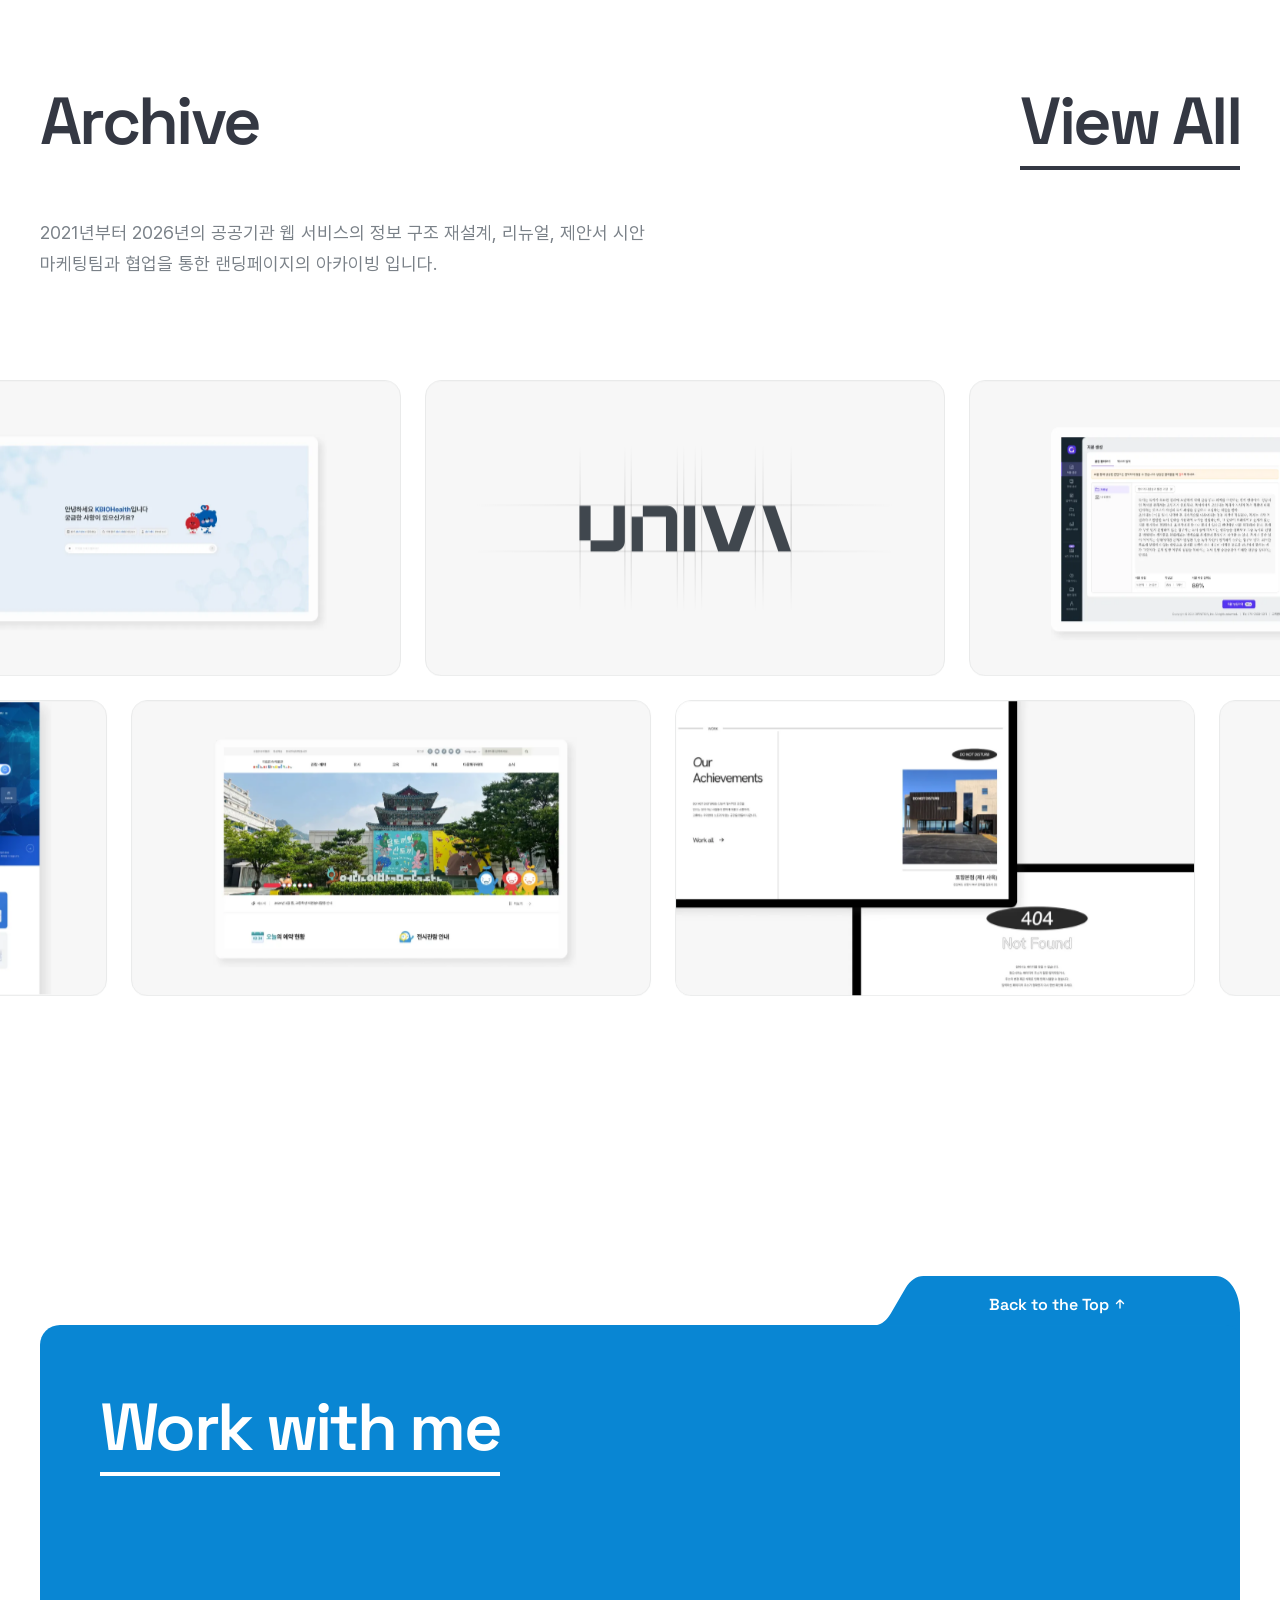
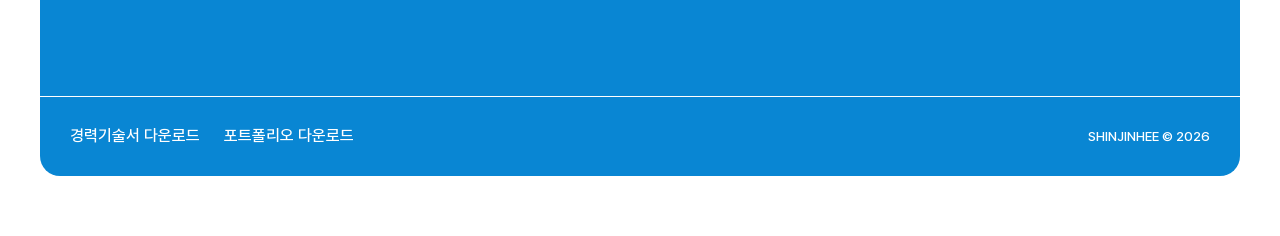
==== commit 2719a659: "다운로드 파일 이름을 신진희_포트폴리오·신진희_경력기술서 로 두 가지가 한꺼번에 걸려 있었다. 링크는 ./docs/portfolio.pdf 를 가리키는데 저장소에 있는 파일은 한글" ====
--- a/index.html
+++ b/index.html
@@ -40,7 +40,7 @@
         <a href="mailto:jinhee950617@gmail.com">Contact</a>
       </nav>
 
-      <a href="./docs/portfolio.pdf" class="btn btn--dark btn--w173" download>
+      <a href="./docs/portfolio.pdf" download="신진희_포트폴리오.pdf" class="btn btn--dark btn--w173">
         포트폴리오 다운로드
         <svg width="16" height="16" viewBox="0 0 16 16" fill="none" aria-hidden="true">
           <g stroke="currentColor" stroke-width="1.33333" stroke-linecap="round" stroke-linejoin="round">
@@ -279,8 +279,8 @@
 
         <div class="site-footer__bottom">
           <p class="site-footer__links">
-            <a href="./docs/resume.pdf" download>경력기술서 다운로드</a>
-            <a href="./docs/portfolio.pdf" download>포트폴리오 다운로드</a>
+            <a href="./docs/resume.pdf" download="신진희_경력기술서.pdf">경력기술서 다운로드</a>
+            <a href="./docs/portfolio.pdf" download="신진희_포트폴리오.pdf">포트폴리오 다운로드</a>
           </p>
           <p><small>SHINJINHEE &copy; 2026</small></p>
         </div>
